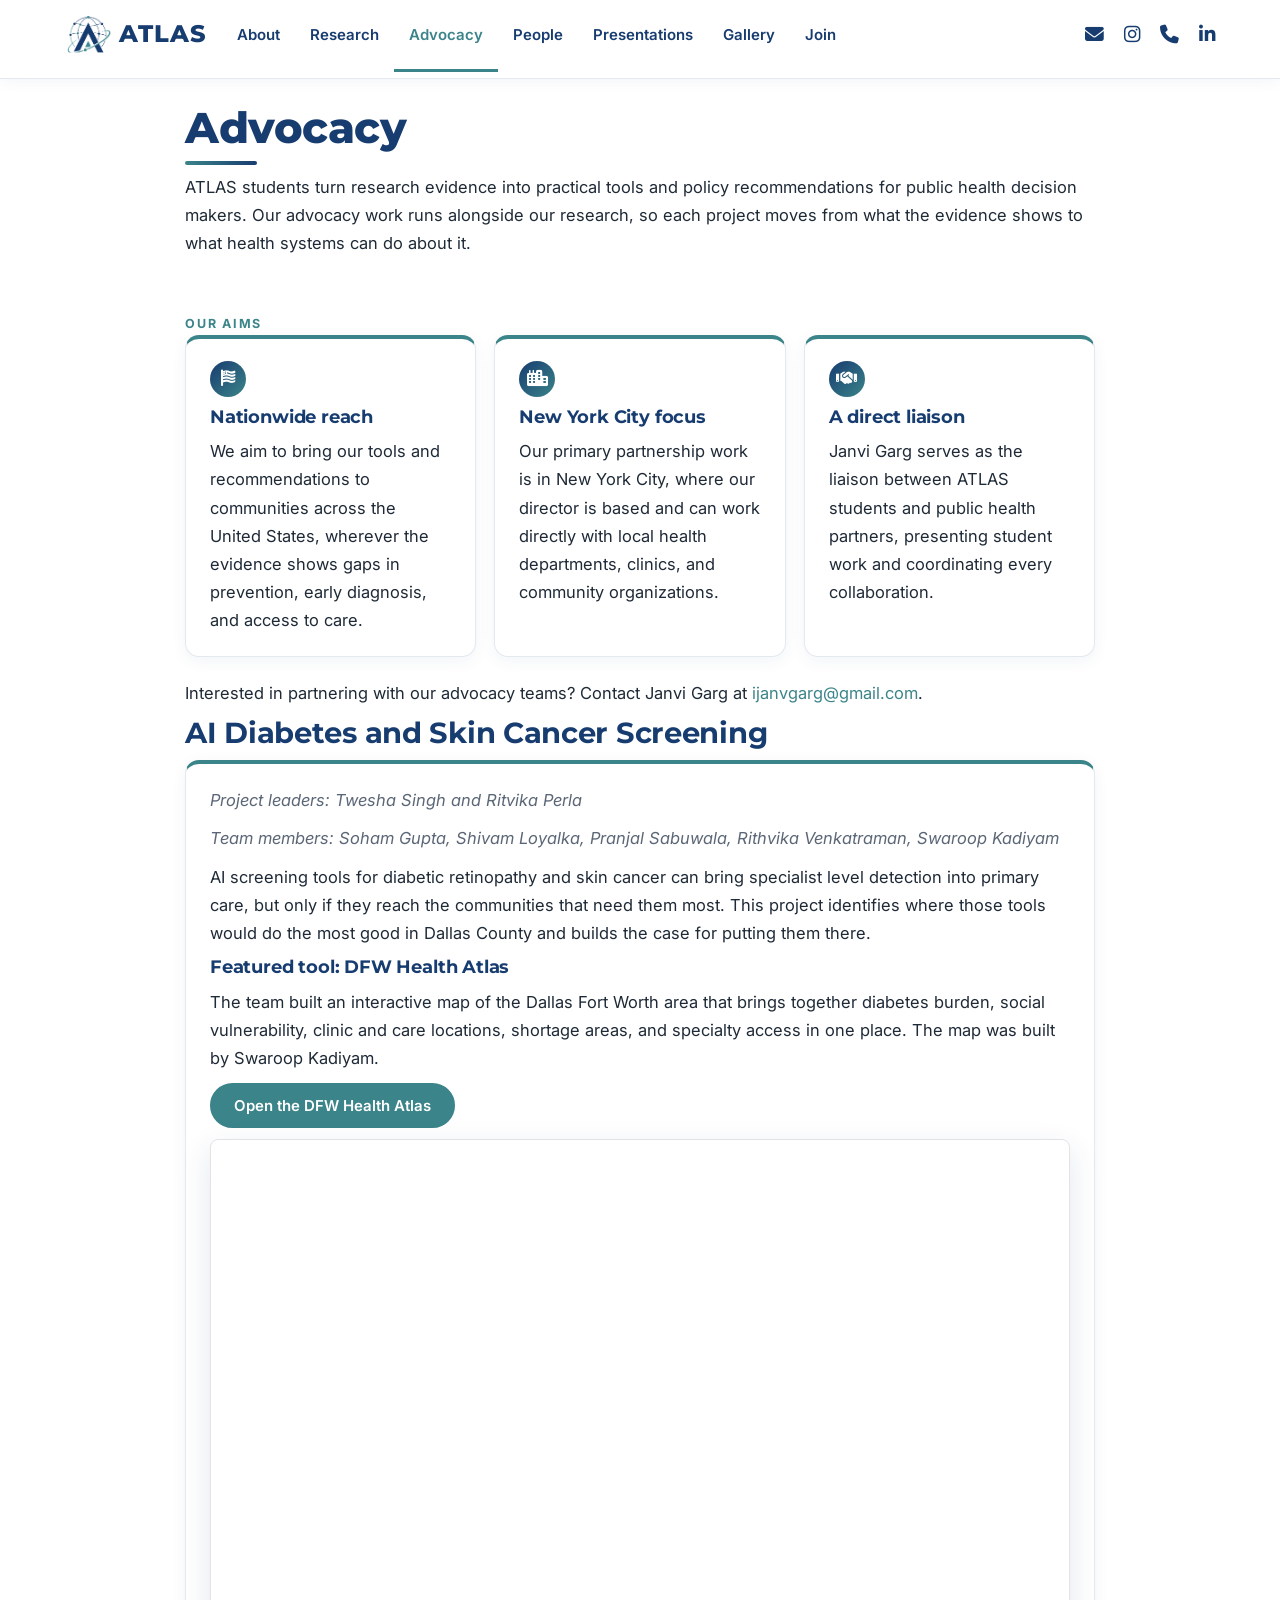
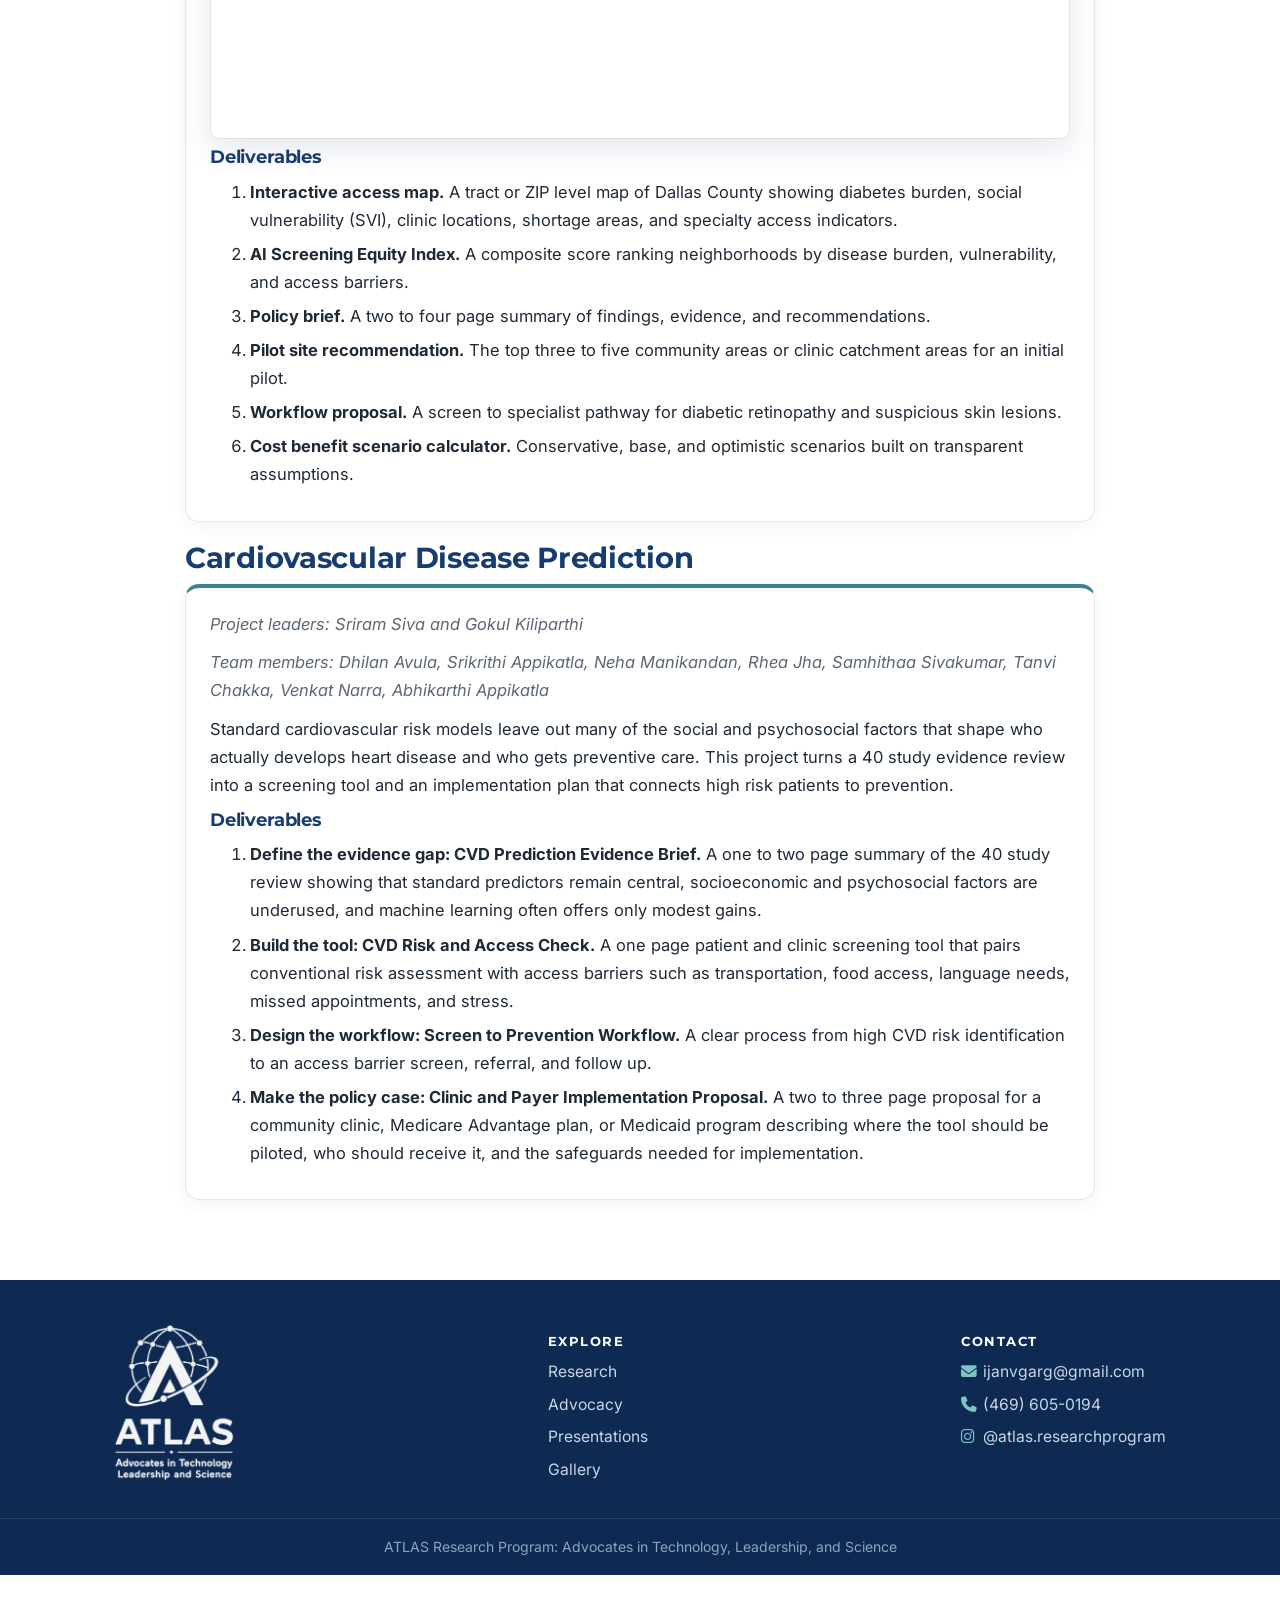
==== docs/advocacy.html @ a6475fe8 "Add files via upload" ====
<!DOCTYPE html>

<html>

<head>

<meta charset="utf-8" />
<meta name="generator" content="pandoc" />
<meta http-equiv="X-UA-Compatible" content="IE=EDGE" />




<title>Advocacy</title>

<script src="site_libs/header-attrs-2.30/header-attrs.js"></script>
<script src="site_libs/jquery-3.6.0/jquery-3.6.0.min.js"></script>
<meta name="viewport" content="width=device-width, initial-scale=1" />
<link href="site_libs/bootstrap-3.3.5/css/flatly.min.css" rel="stylesheet" />
<script src="site_libs/bootstrap-3.3.5/js/bootstrap.min.js"></script>
<script src="site_libs/bootstrap-3.3.5/shim/html5shiv.min.js"></script>
<script src="site_libs/bootstrap-3.3.5/shim/respond.min.js"></script>
<style>h1 {font-size: 34px;}
       h1.title {font-size: 38px;}
       h2 {font-size: 30px;}
       h3 {font-size: 24px;}
       h4 {font-size: 18px;}
       h5 {font-size: 16px;}
       h6 {font-size: 12px;}
       code {color: inherit; background-color: rgba(0, 0, 0, 0.04);}
       pre:not([class]) { background-color: white }</style>
<script src="site_libs/navigation-1.1/tabsets.js"></script>
<link href="site_libs/highlightjs-9.12.0/default.css" rel="stylesheet" />
<script src="site_libs/highlightjs-9.12.0/highlight.js"></script>
<link href="site_libs/font-awesome-6.5.2/css/all.min.css" rel="stylesheet" />
<link href="site_libs/font-awesome-6.5.2/css/v4-shims.min.css" rel="stylesheet" />
<link rel="icon" type="image/png" href="images/favicon.png">
<link rel="preconnect" href="https://fonts.googleapis.com">
<link rel="preconnect" href="https://fonts.gstatic.com" crossorigin>
<link href="https://fonts.googleapis.com/css2?family=Inter:wght@400;500;600&family=Montserrat:wght@600;700;800&display=swap" rel="stylesheet">
<meta name="description" content="ATLAS (Advocates in Technology, Leadership, and Science) is a research mentorship program that trains high school and undergraduate students in biostatistics, medical research, and public health advocacy.">

<style type="text/css">
  code{white-space: pre-wrap;}
  span.smallcaps{font-variant: small-caps;}
  span.underline{text-decoration: underline;}
  div.column{display: inline-block; vertical-align: top; width: 50%;}
  div.hanging-indent{margin-left: 1.5em; text-indent: -1.5em;}
  ul.task-list{list-style: none;}
    </style>

<style type="text/css">code{white-space: pre;}</style>
<script type="text/javascript">
if (window.hljs) {
  hljs.configure({languages: []});
  hljs.initHighlightingOnLoad();
  if (document.readyState && document.readyState === "complete") {
    window.setTimeout(function() { hljs.initHighlighting(); }, 0);
  }
}
</script>






<link rel="stylesheet" href="styles.css" type="text/css" />



<style type = "text/css">
.main-container {
  max-width: 940px;
  margin-left: auto;
  margin-right: auto;
}
img {
  max-width:100%;
}
.tabbed-pane {
  padding-top: 12px;
}
.html-widget {
  margin-bottom: 20px;
}
button.code-folding-btn:focus {
  outline: none;
}
summary {
  display: list-item;
}
details > summary > p:only-child {
  display: inline;
}
pre code {
  padding: 0;
}
</style>


<style type="text/css">
.dropdown-submenu {
  position: relative;
}
.dropdown-submenu>.dropdown-menu {
  top: 0;
  left: 100%;
  margin-top: -6px;
  margin-left: -1px;
  border-radius: 0 6px 6px 6px;
}
.dropdown-submenu:hover>.dropdown-menu {
  display: block;
}
.dropdown-submenu>a:after {
  display: block;
  content: " ";
  float: right;
  width: 0;
  height: 0;
  border-color: transparent;
  border-style: solid;
  border-width: 5px 0 5px 5px;
  border-left-color: #cccccc;
  margin-top: 5px;
  margin-right: -10px;
}
.dropdown-submenu:hover>a:after {
  border-left-color: #adb5bd;
}
.dropdown-submenu.pull-left {
  float: none;
}
.dropdown-submenu.pull-left>.dropdown-menu {
  left: -100%;
  margin-left: 10px;
  border-radius: 6px 0 6px 6px;
}
</style>

<script type="text/javascript">
// manage active state of menu based on current page
$(document).ready(function () {
  // active menu anchor
  href = window.location.pathname
  href = href.substr(href.lastIndexOf('/') + 1)
  if (href === "")
    href = "index.html";
  var menuAnchor = $('a[href="' + href + '"]');

  // mark the anchor link active (and if it's in a dropdown, also mark that active)
  var dropdown = menuAnchor.closest('li.dropdown');
  if (window.bootstrap) { // Bootstrap 4+
    menuAnchor.addClass('active');
    dropdown.find('> .dropdown-toggle').addClass('active');
  } else { // Bootstrap 3
    menuAnchor.parent().addClass('active');
    dropdown.addClass('active');
  }

  // Navbar adjustments
  var navHeight = $(".navbar").first().height() + 15;
  var style = document.createElement('style');
  var pt = "padding-top: " + navHeight + "px; ";
  var mt = "margin-top: -" + navHeight + "px; ";
  var css = "";
  // offset scroll position for anchor links (for fixed navbar)
  for (var i = 1; i <= 6; i++) {
    css += ".section h" + i + "{ " + pt + mt + "}\n";
  }
  style.innerHTML = "body {" + pt + "padding-bottom: 40px; }\n" + css;
  document.head.appendChild(style);
});
</script>

<!-- tabsets -->

<style type="text/css">
.tabset-dropdown > .nav-tabs {
  display: inline-table;
  max-height: 500px;
  min-height: 44px;
  overflow-y: auto;
  border: 1px solid #ddd;
  border-radius: 4px;
}

.tabset-dropdown > .nav-tabs > li.active:before, .tabset-dropdown > .nav-tabs.nav-tabs-open:before {
  content: "\e259";
  font-family: 'Glyphicons Halflings';
  display: inline-block;
  padding: 10px;
  border-right: 1px solid #ddd;
}

.tabset-dropdown > .nav-tabs.nav-tabs-open > li.active:before {
  content: "\e258";
  font-family: 'Glyphicons Halflings';
  border: none;
}

.tabset-dropdown > .nav-tabs > li.active {
  display: block;
}

.tabset-dropdown > .nav-tabs > li > a,
.tabset-dropdown > .nav-tabs > li > a:focus,
.tabset-dropdown > .nav-tabs > li > a:hover {
  border: none;
  display: inline-block;
  border-radius: 4px;
  background-color: transparent;
}

.tabset-dropdown > .nav-tabs.nav-tabs-open > li {
  display: block;
  float: none;
}

.tabset-dropdown > .nav-tabs > li {
  display: none;
}
</style>

<!-- code folding -->




</head>

<body>


<div class="container-fluid main-container">




<div class="navbar navbar-default  navbar-fixed-top" role="navigation">
  <div class="container">
    <div class="navbar-header">
      <button type="button" class="navbar-toggle collapsed" data-toggle="collapse" data-bs-toggle="collapse" data-target="#navbar" data-bs-target="#navbar">
        <span class="icon-bar"></span>
        <span class="icon-bar"></span>
        <span class="icon-bar"></span>
      </button>
      <a class="navbar-brand" href="index.html">ATLAS</a>
    </div>
    <div id="navbar" class="navbar-collapse collapse">
      <ul class="nav navbar-nav">
        <li>
  <a href="about.html">About</a>
</li>
<li>
  <a href="research.html">Research</a>
</li>
<li>
  <a href="advocacy.html">Advocacy</a>
</li>
<li>
  <a href="people.html">People</a>
</li>
<li>
  <a href="presentations.html">Presentations</a>
</li>
<li>
  <a href="gallery.html">Gallery</a>
</li>
<li>
  <a href="join.html">Join</a>
</li>
      </ul>
      <ul class="nav navbar-nav navbar-right">
        <li>
  <a href="mailto:ijanvgarg@gmail.com">
    <span class="fa fa-envelope fa-lg"></span>
     
  </a>
</li>
<li>
  <a href="https://www.instagram.com/atlas.researchprogram">
    <span class="fa fa-instagram fa-lg"></span>
     
  </a>
</li>
<li>
  <a href="tel:+14696050194">
    <span class="fa fa-phone fa-lg"></span>
     
  </a>
</li>
<li>
  <a href="https://www.linkedin.com/in/janvi-garg-3b1069219">
    <span class="fa fa-linkedin fa-lg"></span>
     
  </a>
</li>
      </ul>
    </div><!--/.nav-collapse -->
  </div><!--/.container -->
</div><!--/.navbar -->

<div id="header">



<h1 class="title toc-ignore">Advocacy</h1>

</div>


<p>ATLAS students turn research evidence into practical tools and policy
recommendations for public health decision makers. Our advocacy work
runs alongside our research, so each project moves from what the
evidence shows to what health systems can do about it.</p>
<div class="section-label">
Our aims
</div>
<div class="steps">
<div class="card step">
<span class="num"><i class="fa fa-flag-usa"></i></span>
<h4>
Nationwide reach
</h4>
We aim to bring our tools and recommendations to communities across the
United States, wherever the evidence shows gaps in prevention, early
diagnosis, and access to care.
</div>
<div class="card step">
<span class="num"><i class="fa fa-city"></i></span>
<h4>
New York City focus
</h4>
Our primary partnership work is in New York City, where our director is
based and can work directly with local health departments, clinics, and
community organizations.
</div>
<div class="card step">
<span class="num"><i class="fa fa-handshake"></i></span>
<h4>
A direct liaison
</h4>
Janvi Garg serves as the liaison between ATLAS students and public
health partners, presenting student work and coordinating every
collaboration.
</div>
</div>
<p style="margin-top:22px">
Interested in partnering with our advocacy teams? Contact Janvi Garg at
<a href="mailto:ijanvgarg@gmail.com">ijanvgarg@gmail.com</a>.
</p>
<div id="ai-diabetes-and-skin-cancer-screening" class="section level2">
<h2>AI Diabetes and Skin Cancer Screening</h2>
<div class="card">
<p>
<em>Project leaders: Twesha Singh and Ritvika Perla</em>
</p>
<p>
<em>Team members: Soham Gupta, Shivam Loyalka, Pranjal Sabuwala,
Rithvika Venkatraman, Swaroop Kadiyam</em>
</p>
<p>AI screening tools for diabetic retinopathy and skin cancer can bring
specialist level detection into primary care, but only if they reach the
communities that need them most. This project identifies where those
tools would do the most good in Dallas County and builds the case for
putting them there.</p>
<h4>
Featured tool: DFW Health Atlas
</h4>
<p>The team built an interactive map of the Dallas Fort Worth area that
brings together diabetes burden, social vulnerability, clinic and care
locations, shortage areas, and specialty access in one place. The map
was built by Swaroop Kadiyam.</p>
<p>
<a class="btn btn-primary" href="https://swaroopk13.github.io/Advocacyproject/" target="_blank">Open
the DFW Health Atlas</a>
</p>
<iframe src="https://swaroopk13.github.io/Advocacyproject/" width="100%" height="600" style="border:1px solid #e3e3e3; border-radius:8px;" title="DFW Health Atlas" loading="lazy">
</iframe>
<h4>
Deliverables
</h4>
<ol style="list-style-type: decimal">
<li><strong>Interactive access map.</strong> A tract or ZIP level map of
Dallas County showing diabetes burden, social vulnerability (SVI),
clinic locations, shortage areas, and specialty access indicators.</li>
<li><strong>AI Screening Equity Index.</strong> A composite score
ranking neighborhoods by disease burden, vulnerability, and access
barriers.</li>
<li><strong>Policy brief.</strong> A two to four page summary of
findings, evidence, and recommendations.</li>
<li><strong>Pilot site recommendation.</strong> The top three to five
community areas or clinic catchment areas for an initial pilot.</li>
<li><strong>Workflow proposal.</strong> A screen to specialist pathway
for diabetic retinopathy and suspicious skin lesions.</li>
<li><strong>Cost benefit scenario calculator.</strong> Conservative,
base, and optimistic scenarios built on transparent assumptions.</li>
</ol>
</div>
</div>
<div id="cardiovascular-disease-prediction" class="section level2">
<h2>Cardiovascular Disease Prediction</h2>
<div class="card">
<p>
<em>Project leaders: Sriram Siva and Gokul Kiliparthi</em>
</p>
<p>
<em>Team members: Dhilan Avula, Srikrithi Appikatla, Neha Manikandan,
Rhea Jha, Samhithaa Sivakumar, Tanvi Chakka, Venkat Narra, Abhikarthi
Appikatla</em>
</p>
<p>Standard cardiovascular risk models leave out many of the social and
psychosocial factors that shape who actually develops heart disease and
who gets preventive care. This project turns a 40 study evidence review
into a screening tool and an implementation plan that connects high risk
patients to prevention.</p>
<h4>
Deliverables
</h4>
<ol style="list-style-type: decimal">
<li><strong>Define the evidence gap: CVD Prediction Evidence
Brief.</strong> A one to two page summary of the 40 study review showing
that standard predictors remain central, socioeconomic and psychosocial
factors are underused, and machine learning often offers only modest
gains.</li>
<li><strong>Build the tool: CVD Risk and Access Check.</strong> A one
page patient and clinic screening tool that pairs conventional risk
assessment with access barriers such as transportation, food access,
language needs, missed appointments, and stress.</li>
<li><strong>Design the workflow: Screen to Prevention Workflow.</strong>
A clear process from high CVD risk identification to an access barrier
screen, referral, and follow up.</li>
<li><strong>Make the policy case: Clinic and Payer Implementation
Proposal.</strong> A two to three page proposal for a community clinic,
Medicare Advantage plan, or Medicaid program describing where the tool
should be piloted, who should receive it, and the safeguards needed for
implementation.</li>
</ol>
</div>
</div>

<footer class="site-footer">
  <div class="footer-inner">
    <div class="footer-brand">
      <img src="images/logo-white.png" alt="ATLAS logo">
    </div>
    <div class="footer-col">
      <h5>Explore</h5>
      <a href="research.html">Research</a>
      <a href="advocacy.html">Advocacy</a>
      <a href="presentations.html">Presentations</a>
      <a href="gallery.html">Gallery</a>
    </div>
    <div class="footer-col">
      <h5>Contact</h5>
      <a href="mailto:ijanvgarg@gmail.com"><i class="fa fa-envelope"></i> ijanvgarg@gmail.com</a>
      <a href="tel:+14696050194"><i class="fa fa-phone"></i> (469) 605-0194</a>
      <a href="https://www.instagram.com/atlas.researchprogram" target="_blank"><i class="fa fa-instagram"></i> @atlas.researchprogram</a>
    </div>
  </div>
  <div class="footer-bottom">ATLAS Research Program: Advocates in Technology, Leadership, and Science</div>
</footer>



</div>

<script>

// add bootstrap table styles to pandoc tables
function bootstrapStylePandocTables() {
  $('tr.odd').parent('tbody').parent('table').addClass('table table-condensed');
}
$(document).ready(function () {
  bootstrapStylePandocTables();
});


</script>

<!-- tabsets -->

<script>
$(document).ready(function () {
  window.buildTabsets("TOC");
});

$(document).ready(function () {
  $('.tabset-dropdown > .nav-tabs > li').click(function () {
    $(this).parent().toggleClass('nav-tabs-open');
  });
});
</script>

<!-- code folding -->


<!-- dynamically load mathjax for compatibility with self-contained -->
<script>
  (function () {
    var script = document.createElement("script");
    script.type = "text/javascript";
    script.src  = "https://mathjax.rstudio.com/latest/MathJax.js?config=TeX-AMS-MML_HTMLorMML";
    document.getElementsByTagName("head")[0].appendChild(script);
  })();
</script>

</body>
</html>
---- docs/site_libs/bootstrap-3.3.5/css/flatly.min.css ----
@font-face {
  font-family: 'Lato';
  font-style: normal;
  font-weight: 400;
  src: url(fonts/Lato.ttf) format('truetype');
}
@font-face {
  font-family: 'Lato';
  font-style: normal;
  font-weight: 700;
  src: url(fonts/LatoBold.ttf) format('truetype');
}
@font-face {
  font-family: 'Lato';
  font-style: italic;
  font-weight: 400;
  src: url(fonts/LatoItalic.ttf) format('truetype');
}

/*!
 * bootswatch v3.3.6
 * Homepage: http://bootswatch.com
 * Copyright 2012-2015 Thomas Park
 * Licensed under MIT
 * Based on Bootstrap
*//*!
 * Bootstrap v3.3.6 (http://getbootstrap.com)
 * Copyright 2011-2015 Twitter, Inc.
 * Licensed under MIT (https://github.com/twbs/bootstrap/blob/master/LICENSE)
 *//*! normalize.css v3.0.3 | MIT License | github.com/necolas/normalize.css */html{font-family:sans-serif;-ms-text-size-adjust:100%;-webkit-text-size-adjust:100%}body{margin:0}article,aside,details,figcaption,figure,footer,header,hgroup,main,menu,nav,section,summary{display:block}audio,canvas,progress,video{display:inline-block;vertical-align:baseline}audio:not([controls]){display:none;height:0}[hidden],template{display:none}a{background-color:transparent}a:active,a:hover{outline:0}abbr[title]{border-bottom:1px dotted}b,strong{font-weight:bold}dfn{font-style:italic}h1{font-size:2em;margin:0.67em 0}mark{background:#ff0;color:#000}small{font-size:80%}sub,sup{font-size:75%;line-height:0;position:relative;vertical-align:baseline}sup{top:-0.5em}sub{bottom:-0.25em}img{border:0}svg:not(:root){overflow:hidden}figure{margin:1em 40px}hr{-webkit-box-sizing:content-box;-moz-box-sizing:content-box;box-sizing:content-box;height:0}pre{overflow:auto}code,kbd,pre,samp{font-family:monospace, monospace;font-size:1em}button,input,optgroup,select,textarea{color:inherit;font:inherit;margin:0}button{overflow:visible}button,select{text-transform:none}button,html input[type="button"],input[type="reset"],input[type="submit"]{-webkit-appearance:button;cursor:pointer}button[disabled],html input[disabled]{cursor:default}button::-moz-focus-inner,input::-moz-focus-inner{border:0;padding:0}input{line-height:normal}input[type="checkbox"],input[type="radio"]{-webkit-box-sizing:border-box;-moz-box-sizing:border-box;box-sizing:border-box;padding:0}input[type="number"]::-webkit-inner-spin-button,input[type="number"]::-webkit-outer-spin-button{height:auto}input[type="search"]{-webkit-appearance:textfield;-webkit-box-sizing:content-box;-moz-box-sizing:content-box;box-sizing:content-box}input[type="search"]::-webkit-search-cancel-button,input[type="search"]::-webkit-search-decoration{-webkit-appearance:none}fieldset{border:1px solid #c0c0c0;margin:0 2px;padding:0.35em 0.625em 0.75em}legend{border:0;padding:0}textarea{overflow:auto}optgroup{font-weight:bold}table{border-collapse:collapse;border-spacing:0}td,th{padding:0}/*! Source: https://github.com/h5bp/html5-boilerplate/blob/master/src/css/main.css */@media print{*,*:before,*:after{background:transparent !important;color:#000 !important;-webkit-box-shadow:none !important;box-shadow:none !important;text-shadow:none !important}a,a:visited{text-decoration:underline}a[href]:after{content:" (" attr(href) ")"}abbr[title]:after{content:" (" attr(title) ")"}a[href^="#"]:after,a[href^="javascript:"]:after{content:""}pre,blockquote{border:1px solid #999;page-break-inside:avoid}thead{display:table-header-group}tr,img{page-break-inside:avoid}img{max-width:100% !important}p,h2,h3{orphans:3;widows:3}h2,h3{page-break-after:avoid}.navbar{display:none}.btn>.caret,.dropup>.btn>.caret{border-top-color:#000 !important}.label{border:1px solid #000}.table{border-collapse:collapse !important}.table td,.table th{background-color:#fff !important}.table-bordered th,.table-bordered td{border:1px solid #ddd !important}}@font-face{font-family:'Glyphicons Halflings';src:url('../fonts/glyphicons-halflings-regular.eot');src:url('../fonts/glyphicons-halflings-regular.eot?#iefix') format('embedded-opentype'),url('../fonts/glyphicons-halflings-regular.woff') format('woff'),url('../fonts/glyphicons-halflings-regular.ttf') format('truetype'),url('../fonts/glyphicons-halflings-regular.svg#glyphicons_halflingsregular') format('svg')}.glyphicon{position:relative;top:1px;display:inline-block;font-family:'Glyphicons Halflings';font-style:normal;font-weight:normal;line-height:1;-webkit-font-smoothing:antialiased;-moz-osx-font-smoothing:grayscale}.glyphicon-asterisk:before{content:"\002a"}.glyphicon-plus:before{content:"\002b"}.glyphicon-euro:before,.glyphicon-eur:before{content:"\20ac"}.glyphicon-minus:before{content:"\2212"}.glyphicon-cloud:before{content:"\2601"}.glyphicon-envelope:before{content:"\2709"}.glyphicon-pencil:before{content:"\270f"}.glyphicon-glass:before{content:"\e001"}.glyphicon-music:before{content:"\e002"}.glyphicon-search:before{content:"\e003"}.glyphicon-heart:before{content:"\e005"}.glyphicon-star:before{content:"\e006"}.glyphicon-star-empty:before{content:"\e007"}.glyphicon-user:before{content:"\e008"}.glyphicon-film:before{content:"\e009"}.glyphicon-th-large:before{content:"\e010"}.glyphicon-th:before{content:"\e011"}.glyphicon-th-list:before{content:"\e012"}.glyphicon-ok:before{content:"\e013"}.glyphicon-remove:before{content:"\e014"}.glyphicon-zoom-in:before{content:"\e015"}.glyphicon-zoom-out:before{content:"\e016"}.glyphicon-off:before{content:"\e017"}.glyphicon-signal:before{content:"\e018"}.glyphicon-cog:before{content:"\e019"}.glyphicon-trash:before{content:"\e020"}.glyphicon-home:before{content:"\e021"}.glyphicon-file:before{content:"\e022"}.glyphicon-time:before{content:"\e023"}.glyphicon-road:before{content:"\e024"}.glyphicon-download-alt:before{content:"\e025"}.glyphicon-download:before{content:"\e026"}.glyphicon-upload:before{content:"\e027"}.glyphicon-inbox:before{content:"\e028"}.glyphicon-play-circle:before{content:"\e029"}.glyphicon-repeat:before{content:"\e030"}.glyphicon-refresh:before{content:"\e031"}.glyphicon-list-alt:before{content:"\e032"}.glyphicon-lock:before{content:"\e033"}.glyphicon-flag:before{content:"\e034"}.glyphicon-headphones:before{content:"\e035"}.glyphicon-volume-off:before{content:"\e036"}.glyphicon-volume-down:before{content:"\e037"}.glyphicon-volume-up:before{content:"\e038"}.glyphicon-qrcode:before{content:"\e039"}.glyphicon-barcode:before{content:"\e040"}.glyphicon-tag:before{content:"\e041"}.glyphicon-tags:before{content:"\e042"}.glyphicon-book:before{content:"\e043"}.glyphicon-bookmark:before{content:"\e044"}.glyphicon-print:before{content:"\e045"}.glyphicon-camera:before{content:"\e046"}.glyphicon-font:before{content:"\e047"}.glyphicon-bold:before{content:"\e048"}.glyphicon-italic:before{content:"\e049"}.glyphicon-text-height:before{content:"\e050"}.glyphicon-text-width:before{content:"\e051"}.glyphicon-align-left:before{content:"\e052"}.glyphicon-align-center:before{content:"\e053"}.glyphicon-align-right:before{content:"\e054"}.glyphicon-align-justify:before{content:"\e055"}.glyphicon-list:before{content:"\e056"}.glyphicon-indent-left:before{content:"\e057"}.glyphicon-indent-right:before{content:"\e058"}.glyphicon-facetime-video:before{content:"\e059"}.glyphicon-picture:before{content:"\e060"}.glyphicon-map-marker:before{content:"\e062"}.glyphicon-adjust:before{content:"\e063"}.glyphicon-tint:before{content:"\e064"}.glyphicon-edit:before{content:"\e065"}.glyphicon-share:before{content:"\e066"}.glyphicon-check:before{content:"\e067"}.glyphicon-move:before{content:"\e068"}.glyphicon-step-backward:before{content:"\e069"}.glyphicon-fast-backward:before{content:"\e070"}.glyphicon-backward:before{content:"\e071"}.glyphicon-play:before{content:"\e072"}.glyphicon-pause:before{content:"\e073"}.glyphicon-stop:before{content:"\e074"}.glyphicon-forward:before{content:"\e075"}.glyphicon-fast-forward:before{content:"\e076"}.glyphicon-step-forward:before{content:"\e077"}.glyphicon-eject:before{content:"\e078"}.glyphicon-chevron-left:before{content:"\e079"}.glyphicon-chevron-right:before{content:"\e080"}.glyphicon-plus-sign:before{content:"\e081"}.glyphicon-minus-sign:before{content:"\e082"}.glyphicon-remove-sign:before{content:"\e083"}.glyphicon-ok-sign:before{content:"\e084"}.glyphicon-question-sign:before{content:"\e085"}.glyphicon-info-sign:before{content:"\e086"}.glyphicon-screenshot:before{content:"\e087"}.glyphicon-remove-circle:before{content:"\e088"}.glyphicon-ok-circle:before{content:"\e089"}.glyphicon-ban-circle:before{content:"\e090"}.glyphicon-arrow-left:before{content:"\e091"}.glyphicon-arrow-right:before{content:"\e092"}.glyphicon-arrow-up:before{content:"\e093"}.glyphicon-arrow-down:before{content:"\e094"}.glyphicon-share-alt:before{content:"\e095"}.glyphicon-resize-full:before{content:"\e096"}.glyphicon-resize-small:before{content:"\e097"}.glyphicon-exclamation-sign:before{content:"\e101"}.glyphicon-gift:before{content:"\e102"}.glyphicon-leaf:before{content:"\e103"}.glyphicon-fire:before{content:"\e104"}.glyphicon-eye-open:before{content:"\e105"}.glyphicon-eye-close:before{content:"\e106"}.glyphicon-warning-sign:before{content:"\e107"}.glyphicon-plane:before{content:"\e108"}.glyphicon-calendar:before{content:"\e109"}.glyphicon-random:before{content:"\e110"}.glyphicon-comment:before{content:"\e111"}.glyphicon-magnet:before{content:"\e112"}.glyphicon-chevron-up:before{content:"\e113"}.glyphicon-chevron-down:before{content:"\e114"}.glyphicon-retweet:before{content:"\e115"}.glyphicon-shopping-cart:before{content:"\e116"}.glyphicon-folder-close:before{content:"\e117"}.glyphicon-folder-open:before{content:"\e118"}.glyphicon-resize-vertical:before{content:"\e119"}.glyphicon-resize-horizontal:before{content:"\e120"}.glyphicon-hdd:before{content:"\e121"}.glyphicon-bullhorn:before{content:"\e122"}.glyphicon-bell:before{content:"\e123"}.glyphicon-certificate:before{content:"\e124"}.glyphicon-thumbs-up:before{content:"\e125"}.glyphicon-thumbs-down:before{content:"\e126"}.glyphicon-hand-right:before{content:"\e127"}.glyphicon-hand-left:before{content:"\e128"}.glyphicon-hand-up:before{content:"\e129"}.glyphicon-hand-down:before{content:"\e130"}.glyphicon-circle-arrow-right:before{content:"\e131"}.glyphicon-circle-arrow-left:before{content:"\e132"}.glyphicon-circle-arrow-up:before{content:"\e133"}.glyphicon-circle-arrow-down:before{content:"\e134"}.glyphicon-globe:before{content:"\e135"}.glyphicon-wrench:before{content:"\e136"}.glyphicon-tasks:before{content:"\e137"}.glyphicon-filter:before{content:"\e138"}.glyphicon-briefcase:before{content:"\e139"}.glyphicon-fullscreen:before{content:"\e140"}.glyphicon-dashboard:before{content:"\e141"}.glyphicon-paperclip:before{content:"\e142"}.glyphicon-heart-empty:before{content:"\e143"}.glyphicon-link:before{content:"\e144"}.glyphicon-phone:before{content:"\e145"}.glyphicon-pushpin:before{content:"\e146"}.glyphicon-usd:before{content:"\e148"}.glyphicon-gbp:before{content:"\e149"}.glyphicon-sort:before{content:"\e150"}.glyphicon-sort-by-alphabet:before{content:"\e151"}.glyphicon-sort-by-alphabet-alt:before{content:"\e152"}.glyphicon-sort-by-order:before{content:"\e153"}.glyphicon-sort-by-order-alt:before{content:"\e154"}.glyphicon-sort-by-attributes:before{content:"\e155"}.glyphicon-sort-by-attributes-alt:before{content:"\e156"}.glyphicon-unchecked:before{content:"\e157"}.glyphicon-expand:before{content:"\e158"}.glyphicon-collapse-down:before{content:"\e159"}.glyphicon-collapse-up:before{content:"\e160"}.glyphicon-log-in:before{content:"\e161"}.glyphicon-flash:before{content:"\e162"}.glyphicon-log-out:before{content:"\e163"}.glyphicon-new-window:before{content:"\e164"}.glyphicon-record:before{content:"\e165"}.glyphicon-save:before{content:"\e166"}.glyphicon-open:before{content:"\e167"}.glyphicon-saved:before{content:"\e168"}.glyphicon-import:before{content:"\e169"}.glyphicon-export:before{content:"\e170"}.glyphicon-send:before{content:"\e171"}.glyphicon-floppy-disk:before{content:"\e172"}.glyphicon-floppy-saved:before{content:"\e173"}.glyphicon-floppy-remove:before{content:"\e174"}.glyphicon-floppy-save:before{content:"\e175"}.glyphicon-floppy-open:before{content:"\e176"}.glyphicon-credit-card:before{content:"\e177"}.glyphicon-transfer:before{content:"\e178"}.glyphicon-cutlery:before{content:"\e179"}.glyphicon-header:before{content:"\e180"}.glyphicon-compressed:before{content:"\e181"}.glyphicon-earphone:before{content:"\e182"}.glyphicon-phone-alt:before{content:"\e183"}.glyphicon-tower:before{content:"\e184"}.glyphicon-stats:before{content:"\e185"}.glyphicon-sd-video:before{content:"\e186"}.glyphicon-hd-video:before{content:"\e187"}.glyphicon-subtitles:before{content:"\e188"}.glyphicon-sound-stereo:before{content:"\e189"}.glyphicon-sound-dolby:before{content:"\e190"}.glyphicon-sound-5-1:before{content:"\e191"}.glyphicon-sound-6-1:before{content:"\e192"}.glyphicon-sound-7-1:before{content:"\e193"}.glyphicon-copyright-mark:before{content:"\e194"}.glyphicon-registration-mark:before{content:"\e195"}.glyphicon-cloud-download:before{content:"\e197"}.glyphicon-cloud-upload:before{content:"\e198"}.glyphicon-tree-conifer:before{content:"\e199"}.glyphicon-tree-deciduous:before{content:"\e200"}.glyphicon-cd:before{content:"\e201"}.glyphicon-save-file:before{content:"\e202"}.glyphicon-open-file:before{content:"\e203"}.glyphicon-level-up:before{content:"\e204"}.glyphicon-copy:before{content:"\e205"}.glyphicon-paste:before{content:"\e206"}.glyphicon-alert:before{content:"\e209"}.glyphicon-equalizer:before{content:"\e210"}.glyphicon-king:before{content:"\e211"}.glyphicon-queen:before{content:"\e212"}.glyphicon-pawn:before{content:"\e213"}.glyphicon-bishop:before{content:"\e214"}.glyphicon-knight:before{content:"\e215"}.glyphicon-baby-formula:before{content:"\e216"}.glyphicon-tent:before{content:"\26fa"}.glyphicon-blackboard:before{content:"\e218"}.glyphicon-bed:before{content:"\e219"}.glyphicon-apple:before{content:"\f8ff"}.glyphicon-erase:before{content:"\e221"}.glyphicon-hourglass:before{content:"\231b"}.glyphicon-lamp:before{content:"\e223"}.glyphicon-duplicate:before{content:"\e224"}.glyphicon-piggy-bank:before{content:"\e225"}.glyphicon-scissors:before{content:"\e226"}.glyphicon-bitcoin:before{content:"\e227"}.glyphicon-btc:before{content:"\e227"}.glyphicon-xbt:before{content:"\e227"}.glyphicon-yen:before{content:"\00a5"}.glyphicon-jpy:before{content:"\00a5"}.glyphicon-ruble:before{content:"\20bd"}.glyphicon-rub:before{content:"\20bd"}.glyphicon-scale:before{content:"\e230"}.glyphicon-ice-lolly:before{content:"\e231"}.glyphicon-ice-lolly-tasted:before{content:"\e232"}.glyphicon-education:before{content:"\e233"}.glyphicon-option-horizontal:before{content:"\e234"}.glyphicon-option-vertical:before{content:"\e235"}.glyphicon-menu-hamburger:before{content:"\e236"}.glyphicon-modal-window:before{content:"\e237"}.glyphicon-oil:before{content:"\e238"}.glyphicon-grain:before{content:"\e239"}.glyphicon-sunglasses:before{content:"\e240"}.glyphicon-text-size:before{content:"\e241"}.glyphicon-text-color:before{content:"\e242"}.glyphicon-text-background:before{content:"\e243"}.glyphicon-object-align-top:before{content:"\e244"}.glyphicon-object-align-bottom:before{content:"\e245"}.glyphicon-object-align-horizontal:before{content:"\e246"}.glyphicon-object-align-left:before{content:"\e247"}.glyphicon-object-align-vertical:before{content:"\e248"}.glyphicon-object-align-right:before{content:"\e249"}.glyphicon-triangle-right:before{content:"\e250"}.glyphicon-triangle-left:before{content:"\e251"}.glyphicon-triangle-bottom:before{content:"\e252"}.glyphicon-triangle-top:before{content:"\e253"}.glyphicon-console:before{content:"\e254"}.glyphicon-superscript:before{content:"\e255"}.glyphicon-subscript:before{content:"\e256"}.glyphicon-menu-left:before{content:"\e257"}.glyphicon-menu-right:before{content:"\e258"}.glyphicon-menu-down:before{content:"\e259"}.glyphicon-menu-up:before{content:"\e260"}*{-webkit-box-sizing:border-box;-moz-box-sizing:border-box;box-sizing:border-box}*:before,*:after{-webkit-box-sizing:border-box;-moz-box-sizing:border-box;box-sizing:border-box}html{font-size:10px;-webkit-tap-highlight-color:rgba(0,0,0,0)}body{font-family:"Lato","Helvetica Neue",Helvetica,Arial,sans-serif;font-size:15px;line-height:1.42857143;color:#2c3e50;background-color:#ffffff}input,button,select,textarea{font-family:inherit;font-size:inherit;line-height:inherit}a{color:#18bc9c;text-decoration:none}a:hover,a:focus{color:#18bc9c;text-decoration:underline}a:focus{outline:thin dotted;outline:5px auto -webkit-focus-ring-color;outline-offset:-2px}figure{margin:0}img{vertical-align:middle}.img-responsive,.thumbnail>img,.thumbnail a>img,.carousel-inner>.item>img,.carousel-inner>.item>a>img{display:block;max-width:100%;height:auto}.img-rounded{border-radius:6px}.img-thumbnail{padding:4px;line-height:1.42857143;background-color:#ffffff;border:1px solid #ecf0f1;border-radius:4px;-webkit-transition:all .2s ease-in-out;-o-transition:all .2s ease-in-out;transition:all .2s ease-in-out;display:inline-block;max-width:100%;height:auto}.img-circle{border-radius:50%}hr{margin-top:21px;margin-bottom:21px;border:0;border-top:1px solid #ecf0f1}.sr-only{position:absolute;width:1px;height:1px;margin:-1px;padding:0;overflow:hidden;clip:rect(0, 0, 0, 0);border:0}.sr-only-focusable:active,.sr-only-focusable:focus{position:static;width:auto;height:auto;margin:0;overflow:visible;clip:auto}[role="button"]{cursor:pointer}h1,h2,h3,h4,h5,h6,.h1,.h2,.h3,.h4,.h5,.h6{font-family:"Lato","Helvetica Neue",Helvetica,Arial,sans-serif;font-weight:400;line-height:1.1;color:inherit}h1 small,h2 small,h3 small,h4 small,h5 small,h6 small,.h1 small,.h2 small,.h3 small,.h4 small,.h5 small,.h6 small,h1 .small,h2 .small,h3 .small,h4 .small,h5 .small,h6 .small,.h1 .small,.h2 .small,.h3 .small,.h4 .small,.h5 .small,.h6 .small{font-weight:normal;line-height:1;color:#b4bcc2}h1,.h1,h2,.h2,h3,.h3{margin-top:21px;margin-bottom:10.5px}h1 small,.h1 small,h2 small,.h2 small,h3 small,.h3 small,h1 .small,.h1 .small,h2 .small,.h2 .small,h3 .small,.h3 .small{font-size:65%}h4,.h4,h5,.h5,h6,.h6{margin-top:10.5px;margin-bottom:10.5px}h4 small,.h4 small,h5 small,.h5 small,h6 small,.h6 small,h4 .small,.h4 .small,h5 .small,.h5 .small,h6 .small,.h6 .small{font-size:75%}h1,.h1{font-size:39px}h2,.h2{font-size:32px}h3,.h3{font-size:26px}h4,.h4{font-size:19px}h5,.h5{font-size:15px}h6,.h6{font-size:13px}p{margin:0 0 10.5px}.lead{margin-bottom:21px;font-size:17px;font-weight:300;line-height:1.4}@media (min-width:768px){.lead{font-size:22.5px}}small,.small{font-size:86%}mark,.mark{background-color:#f39c12;padding:.2em}.text-left{text-align:left}.text-right{text-align:right}.text-center{text-align:center}.text-justify{text-align:justify}.text-nowrap{white-space:nowrap}.text-lowercase{text-transform:lowercase}.text-uppercase{text-transform:uppercase}.text-capitalize{text-transform:capitalize}.text-muted{color:#b4bcc2}.text-primary{color:#2c3e50}a.text-primary:hover,a.text-primary:focus{color:#1a242f}.text-success{color:#ffffff}a.text-success:hover,a.text-success:focus{color:#e6e6e6}.text-info{color:#ffffff}a.text-info:hover,a.text-info:focus{color:#e6e6e6}.text-warning{color:#ffffff}a.text-warning:hover,a.text-warning:focus{color:#e6e6e6}.text-danger{color:#ffffff}a.text-danger:hover,a.text-danger:focus{color:#e6e6e6}.bg-primary{color:#fff;background-color:#2c3e50}a.bg-primary:hover,a.bg-primary:focus{background-color:#1a242f}.bg-success{background-color:#18bc9c}a.bg-success:hover,a.bg-success:focus{background-color:#128f76}.bg-info{background-color:#3498db}a.bg-info:hover,a.bg-info:focus{background-color:#217dbb}.bg-warning{background-color:#f39c12}a.bg-warning:hover,a.bg-warning:focus{background-color:#c87f0a}.bg-danger{background-color:#e74c3c}a.bg-danger:hover,a.bg-danger:focus{background-color:#d62c1a}.page-header{padding-bottom:9.5px;margin:42px 0 21px;border-bottom:1px solid transparent}ul,ol{margin-top:0;margin-bottom:10.5px}ul ul,ol ul,ul ol,ol ol{margin-bottom:0}.list-unstyled{padding-left:0;list-style:none}.list-inline{padding-left:0;list-style:none;margin-left:-5px}.list-inline>li{display:inline-block;padding-left:5px;padding-right:5px}dl{margin-top:0;margin-bottom:21px}dt,dd{line-height:1.42857143}dt{font-weight:bold}dd{margin-left:0}@media (min-width:768px){.dl-horizontal dt{float:left;width:160px;clear:left;text-align:right;overflow:hidden;text-overflow:ellipsis;white-space:nowrap}.dl-horizontal dd{margin-left:180px}}abbr[title],abbr[data-original-title]{cursor:help;border-bottom:1px dotted #b4bcc2}.initialism{font-size:90%;text-transform:uppercase}blockquote{padding:10.5px 21px;margin:0 0 21px;font-size:18.75px;border-left:5px solid #ecf0f1}blockquote p:last-child,blockquote ul:last-child,blockquote ol:last-child{margin-bottom:0}blockquote footer,blockquote small,blockquote .small{display:block;font-size:80%;line-height:1.42857143;color:#b4bcc2}blockquote footer:before,blockquote small:before,blockquote .small:before{content:'\2014 \00A0'}.blockquote-reverse,blockquote.pull-right{padding-right:15px;padding-left:0;border-right:5px solid #ecf0f1;border-left:0;text-align:right}.blockquote-reverse footer:before,blockquote.pull-right footer:before,.blockquote-reverse small:before,blockquote.pull-right small:before,.blockquote-reverse .small:before,blockquote.pull-right .small:before{content:''}.blockquote-reverse footer:after,blockquote.pull-right footer:after,.blockquote-reverse small:after,blockquote.pull-right small:after,.blockquote-reverse .small:after,blockquote.pull-right .small:after{content:'\00A0 \2014'}address{margin-bottom:21px;font-style:normal;line-height:1.42857143}code,kbd,pre,samp{font-family:monospace}code{padding:2px 4px;font-size:90%;color:#c7254e;background-color:#f9f2f4;border-radius:4px}kbd{padding:2px 4px;font-size:90%;color:#ffffff;background-color:#333333;border-radius:3px;-webkit-box-shadow:inset 0 -1px 0 rgba(0,0,0,0.25);box-shadow:inset 0 -1px 0 rgba(0,0,0,0.25)}kbd kbd{padding:0;font-size:100%;font-weight:bold;-webkit-box-shadow:none;box-shadow:none}pre{display:block;padding:10px;margin:0 0 10.5px;font-size:14px;line-height:1.42857143;word-break:break-all;word-wrap:break-word;color:#7b8a8b;background-color:#ecf0f1;border:1px solid #cccccc;border-radius:4px}pre code{padding:0;font-size:inherit;color:inherit;white-space:pre-wrap;background-color:transparent;border-radius:0}.pre-scrollable{max-height:340px;overflow-y:scroll}.container{margin-right:auto;margin-left:auto;padding-left:15px;padding-right:15px}@media (min-width:768px){.container{width:750px}}@media (min-width:992px){.container{width:970px}}@media (min-width:1200px){.container{width:1170px}}.container-fluid{margin-right:auto;margin-left:auto;padding-left:15px;padding-right:15px}.row{margin-left:-15px;margin-right:-15px}.col-xs-1,.col-sm-1,.col-md-1,.col-lg-1,.col-xs-2,.col-sm-2,.col-md-2,.col-lg-2,.col-xs-3,.col-sm-3,.col-md-3,.col-lg-3,.col-xs-4,.col-sm-4,.col-md-4,.col-lg-4,.col-xs-5,.col-sm-5,.col-md-5,.col-lg-5,.col-xs-6,.col-sm-6,.col-md-6,.col-lg-6,.col-xs-7,.col-sm-7,.col-md-7,.col-lg-7,.col-xs-8,.col-sm-8,.col-md-8,.col-lg-8,.col-xs-9,.col-sm-9,.col-md-9,.col-lg-9,.col-xs-10,.col-sm-10,.col-md-10,.col-lg-10,.col-xs-11,.col-sm-11,.col-md-11,.col-lg-11,.col-xs-12,.col-sm-12,.col-md-12,.col-lg-12{position:relative;min-height:1px;padding-left:15px;padding-right:15px}.col-xs-1,.col-xs-2,.col-xs-3,.col-xs-4,.col-xs-5,.col-xs-6,.col-xs-7,.col-xs-8,.col-xs-9,.col-xs-10,.col-xs-11,.col-xs-12{float:left}.col-xs-12{width:100%}.col-xs-11{width:91.66666667%}.col-xs-10{width:83.33333333%}.col-xs-9{width:75%}.col-xs-8{width:66.66666667%}.col-xs-7{width:58.33333333%}.col-xs-6{width:50%}.col-xs-5{width:41.66666667%}.col-xs-4{width:33.33333333%}.col-xs-3{width:25%}.col-xs-2{width:16.66666667%}.col-xs-1{width:8.33333333%}.col-xs-pull-12{right:100%}.col-xs-pull-11{right:91.66666667%}.col-xs-pull-10{right:83.33333333%}.col-xs-pull-9{right:75%}.col-xs-pull-8{right:66.66666667%}.col-xs-pull-7{right:58.33333333%}.col-xs-pull-6{right:50%}.col-xs-pull-5{right:41.66666667%}.col-xs-pull-4{right:33.33333333%}.col-xs-pull-3{right:25%}.col-xs-pull-2{right:16.66666667%}.col-xs-pull-1{right:8.33333333%}.col-xs-pull-0{right:auto}.col-xs-push-12{left:100%}.col-xs-push-11{left:91.66666667%}.col-xs-push-10{left:83.33333333%}.col-xs-push-9{left:75%}.col-xs-push-8{left:66.66666667%}.col-xs-push-7{left:58.33333333%}.col-xs-push-6{left:50%}.col-xs-push-5{left:41.66666667%}.col-xs-push-4{left:33.33333333%}.col-xs-push-3{left:25%}.col-xs-push-2{left:16.66666667%}.col-xs-push-1{left:8.33333333%}.col-xs-push-0{left:auto}.col-xs-offset-12{margin-left:100%}.col-xs-offset-11{margin-left:91.66666667%}.col-xs-offset-10{margin-left:83.33333333%}.col-xs-offset-9{margin-left:75%}.col-xs-offset-8{margin-left:66.66666667%}.col-xs-offset-7{margin-left:58.33333333%}.col-xs-offset-6{margin-left:50%}.col-xs-offset-5{margin-left:41.66666667%}.col-xs-offset-4{margin-left:33.33333333%}.col-xs-offset-3{margin-left:25%}.col-xs-offset-2{margin-left:16.66666667%}.col-xs-offset-1{margin-left:8.33333333%}.col-xs-offset-0{margin-left:0%}@media (min-width:768px){.col-sm-1,.col-sm-2,.col-sm-3,.col-sm-4,.col-sm-5,.col-sm-6,.col-sm-7,.col-sm-8,.col-sm-9,.col-sm-10,.col-sm-11,.col-sm-12{float:left}.col-sm-12{width:100%}.col-sm-11{width:91.66666667%}.col-sm-10{width:83.33333333%}.col-sm-9{width:75%}.col-sm-8{width:66.66666667%}.col-sm-7{width:58.33333333%}.col-sm-6{width:50%}.col-sm-5{width:41.66666667%}.col-sm-4{width:33.33333333%}.col-sm-3{width:25%}.col-sm-2{width:16.66666667%}.col-sm-1{width:8.33333333%}.col-sm-pull-12{right:100%}.col-sm-pull-11{right:91.66666667%}.col-sm-pull-10{right:83.33333333%}.col-sm-pull-9{right:75%}.col-sm-pull-8{right:66.66666667%}.col-sm-pull-7{right:58.33333333%}.col-sm-pull-6{right:50%}.col-sm-pull-5{right:41.66666667%}.col-sm-pull-4{right:33.33333333%}.col-sm-pull-3{right:25%}.col-sm-pull-2{right:16.66666667%}.col-sm-pull-1{right:8.33333333%}.col-sm-pull-0{right:auto}.col-sm-push-12{left:100%}.col-sm-push-11{left:91.66666667%}.col-sm-push-10{left:83.33333333%}.col-sm-push-9{left:75%}.col-sm-push-8{left:66.66666667%}.col-sm-push-7{left:58.33333333%}.col-sm-push-6{left:50%}.col-sm-push-5{left:41.66666667%}.col-sm-push-4{left:33.33333333%}.col-sm-push-3{left:25%}.col-sm-push-2{left:16.66666667%}.col-sm-push-1{left:8.33333333%}.col-sm-push-0{left:auto}.col-sm-offset-12{margin-left:100%}.col-sm-offset-11{margin-left:91.66666667%}.col-sm-offset-10{margin-left:83.33333333%}.col-sm-offset-9{margin-left:75%}.col-sm-offset-8{margin-left:66.66666667%}.col-sm-offset-7{margin-left:58.33333333%}.col-sm-offset-6{margin-left:50%}.col-sm-offset-5{margin-left:41.66666667%}.col-sm-offset-4{margin-left:33.33333333%}.col-sm-offset-3{margin-left:25%}.col-sm-offset-2{margin-left:16.66666667%}.col-sm-offset-1{margin-left:8.33333333%}.col-sm-offset-0{margin-left:0%}}@media (min-width:992px){.col-md-1,.col-md-2,.col-md-3,.col-md-4,.col-md-5,.col-md-6,.col-md-7,.col-md-8,.col-md-9,.col-md-10,.col-md-11,.col-md-12{float:left}.col-md-12{width:100%}.col-md-11{width:91.66666667%}.col-md-10{width:83.33333333%}.col-md-9{width:75%}.col-md-8{width:66.66666667%}.col-md-7{width:58.33333333%}.col-md-6{width:50%}.col-md-5{width:41.66666667%}.col-md-4{width:33.33333333%}.col-md-3{width:25%}.col-md-2{width:16.66666667%}.col-md-1{width:8.33333333%}.col-md-pull-12{right:100%}.col-md-pull-11{right:91.66666667%}.col-md-pull-10{right:83.33333333%}.col-md-pull-9{right:75%}.col-md-pull-8{right:66.66666667%}.col-md-pull-7{right:58.33333333%}.col-md-pull-6{right:50%}.col-md-pull-5{right:41.66666667%}.col-md-pull-4{right:33.33333333%}.col-md-pull-3{right:25%}.col-md-pull-2{right:16.66666667%}.col-md-pull-1{right:8.33333333%}.col-md-pull-0{right:auto}.col-md-push-12{left:100%}.col-md-push-11{left:91.66666667%}.col-md-push-10{left:83.33333333%}.col-md-push-9{left:75%}.col-md-push-8{left:66.66666667%}.col-md-push-7{left:58.33333333%}.col-md-push-6{left:50%}.col-md-push-5{left:41.66666667%}.col-md-push-4{left:33.33333333%}.col-md-push-3{left:25%}.col-md-push-2{left:16.66666667%}.col-md-push-1{left:8.33333333%}.col-md-push-0{left:auto}.col-md-offset-12{margin-left:100%}.col-md-offset-11{margin-left:91.66666667%}.col-md-offset-10{margin-left:83.33333333%}.col-md-offset-9{margin-left:75%}.col-md-offset-8{margin-left:66.66666667%}.col-md-offset-7{margin-left:58.33333333%}.col-md-offset-6{margin-left:50%}.col-md-offset-5{margin-left:41.66666667%}.col-md-offset-4{margin-left:33.33333333%}.col-md-offset-3{margin-left:25%}.col-md-offset-2{margin-left:16.66666667%}.col-md-offset-1{margin-left:8.33333333%}.col-md-offset-0{margin-left:0%}}@media (min-width:1200px){.col-lg-1,.col-lg-2,.col-lg-3,.col-lg-4,.col-lg-5,.col-lg-6,.col-lg-7,.col-lg-8,.col-lg-9,.col-lg-10,.col-lg-11,.col-lg-12{float:left}.col-lg-12{width:100%}.col-lg-11{width:91.66666667%}.col-lg-10{width:83.33333333%}.col-lg-9{width:75%}.col-lg-8{width:66.66666667%}.col-lg-7{width:58.33333333%}.col-lg-6{width:50%}.col-lg-5{width:41.66666667%}.col-lg-4{width:33.33333333%}.col-lg-3{width:25%}.col-lg-2{width:16.66666667%}.col-lg-1{width:8.33333333%}.col-lg-pull-12{right:100%}.col-lg-pull-11{right:91.66666667%}.col-lg-pull-10{right:83.33333333%}.col-lg-pull-9{right:75%}.col-lg-pull-8{right:66.66666667%}.col-lg-pull-7{right:58.33333333%}.col-lg-pull-6{right:50%}.col-lg-pull-5{right:41.66666667%}.col-lg-pull-4{right:33.33333333%}.col-lg-pull-3{right:25%}.col-lg-pull-2{right:16.66666667%}.col-lg-pull-1{right:8.33333333%}.col-lg-pull-0{right:auto}.col-lg-push-12{left:100%}.col-lg-push-11{left:91.66666667%}.col-lg-push-10{left:83.33333333%}.col-lg-push-9{left:75%}.col-lg-push-8{left:66.66666667%}.col-lg-push-7{left:58.33333333%}.col-lg-push-6{left:50%}.col-lg-push-5{left:41.66666667%}.col-lg-push-4{left:33.33333333%}.col-lg-push-3{left:25%}.col-lg-push-2{left:16.66666667%}.col-lg-push-1{left:8.33333333%}.col-lg-push-0{left:auto}.col-lg-offset-12{margin-left:100%}.col-lg-offset-11{margin-left:91.66666667%}.col-lg-offset-10{margin-left:83.33333333%}.col-lg-offset-9{margin-left:75%}.col-lg-offset-8{margin-left:66.66666667%}.col-lg-offset-7{margin-left:58.33333333%}.col-lg-offset-6{margin-left:50%}.col-lg-offset-5{margin-left:41.66666667%}.col-lg-offset-4{margin-left:33.33333333%}.col-lg-offset-3{margin-left:25%}.col-lg-offset-2{margin-left:16.66666667%}.col-lg-offset-1{margin-left:8.33333333%}.col-lg-offset-0{margin-left:0%}}table{background-color:transparent}caption{padding-top:8px;padding-bottom:8px;color:#b4bcc2;text-align:left}th{}.table{width:100%;max-width:100%;margin-bottom:21px}.table>thead>tr>th,.table>tbody>tr>th,.table>tfoot>tr>th,.table>thead>tr>td,.table>tbody>tr>td,.table>tfoot>tr>td{padding:8px;line-height:1.42857143;vertical-align:top;border-top:1px solid #ecf0f1}.table>thead>tr>th{vertical-align:bottom;border-bottom:2px solid #ecf0f1}.table>caption+thead>tr:first-child>th,.table>colgroup+thead>tr:first-child>th,.table>thead:first-child>tr:first-child>th,.table>caption+thead>tr:first-child>td,.table>colgroup+thead>tr:first-child>td,.table>thead:first-child>tr:first-child>td{border-top:0}.table>tbody+tbody{border-top:2px solid #ecf0f1}.table .table{background-color:#ffffff}.table-condensed>thead>tr>th,.table-condensed>tbody>tr>th,.table-condensed>tfoot>tr>th,.table-condensed>thead>tr>td,.table-condensed>tbody>tr>td,.table-condensed>tfoot>tr>td{padding:5px}.table-bordered{border:1px solid #ecf0f1}.table-bordered>thead>tr>th,.table-bordered>tbody>tr>th,.table-bordered>tfoot>tr>th,.table-bordered>thead>tr>td,.table-bordered>tbody>tr>td,.table-bordered>tfoot>tr>td{border:1px solid #ecf0f1}.table-bordered>thead>tr>th,.table-bordered>thead>tr>td{border-bottom-width:2px}.table-striped>tbody>tr:nth-of-type(odd){background-color:#f9f9f9}.table-hover>tbody>tr:hover{background-color:#ecf0f1}table col[class*="col-"]{position:static;float:none;display:table-column}table td[class*="col-"],table th[class*="col-"]{position:static;float:none;display:table-cell}.table>thead>tr>td.active,.table>tbody>tr>td.active,.table>tfoot>tr>td.active,.table>thead>tr>th.active,.table>tbody>tr>th.active,.table>tfoot>tr>th.active,.table>thead>tr.active>td,.table>tbody>tr.active>td,.table>tfoot>tr.active>td,.table>thead>tr.active>th,.table>tbody>tr.active>th,.table>tfoot>tr.active>th{background-color:#ecf0f1}.table-hover>tbody>tr>td.active:hover,.table-hover>tbody>tr>th.active:hover,.table-hover>tbody>tr.active:hover>td,.table-hover>tbody>tr:hover>.active,.table-hover>tbody>tr.active:hover>th{background-color:#dde4e6}.table>thead>tr>td.success,.table>tbody>tr>td.success,.table>tfoot>tr>td.success,.table>thead>tr>th.success,.table>tbody>tr>th.success,.table>tfoot>tr>th.success,.table>thead>tr.success>td,.table>tbody>tr.success>td,.table>tfoot>tr.success>td,.table>thead>tr.success>th,.table>tbody>tr.success>th,.table>tfoot>tr.success>th{background-color:#18bc9c}.table-hover>tbody>tr>td.success:hover,.table-hover>tbody>tr>th.success:hover,.table-hover>tbody>tr.success:hover>td,.table-hover>tbody>tr:hover>.success,.table-hover>tbody>tr.success:hover>th{background-color:#15a589}.table>thead>tr>td.info,.table>tbody>tr>td.info,.table>tfoot>tr>td.info,.table>thead>tr>th.info,.table>tbody>tr>th.info,.table>tfoot>tr>th.info,.table>thead>tr.info>td,.table>tbody>tr.info>td,.table>tfoot>tr.info>td,.table>thead>tr.info>th,.table>tbody>tr.info>th,.table>tfoot>tr.info>th{background-color:#3498db}.table-hover>tbody>tr>td.info:hover,.table-hover>tbody>tr>th.info:hover,.table-hover>tbody>tr.info:hover>td,.table-hover>tbody>tr:hover>.info,.table-hover>tbody>tr.info:hover>th{background-color:#258cd1}.table>thead>tr>td.warning,.table>tbody>tr>td.warning,.table>tfoot>tr>td.warning,.table>thead>tr>th.warning,.table>tbody>tr>th.warning,.table>tfoot>tr>th.warning,.table>thead>tr.warning>td,.table>tbody>tr.warning>td,.table>tfoot>tr.warning>td,.table>thead>tr.warning>th,.table>tbody>tr.warning>th,.table>tfoot>tr.warning>th{background-color:#f39c12}.table-hover>tbody>tr>td.warning:hover,.table-hover>tbody>tr>th.warning:hover,.table-hover>tbody>tr.warning:hover>td,.table-hover>tbody>tr:hover>.warning,.table-hover>tbody>tr.warning:hover>th{background-color:#e08e0b}.table>thead>tr>td.danger,.table>tbody>tr>td.danger,.table>tfoot>tr>td.danger,.table>thead>tr>th.danger,.table>tbody>tr>th.danger,.table>tfoot>tr>th.danger,.table>thead>tr.danger>td,.table>tbody>tr.danger>td,.table>tfoot>tr.danger>td,.table>thead>tr.danger>th,.table>tbody>tr.danger>th,.table>tfoot>tr.danger>th{background-color:#e74c3c}.table-hover>tbody>tr>td.danger:hover,.table-hover>tbody>tr>th.danger:hover,.table-hover>tbody>tr.danger:hover>td,.table-hover>tbody>tr:hover>.danger,.table-hover>tbody>tr.danger:hover>th{background-color:#e43725}.table-responsive{overflow-x:auto;min-height:0.01%}@media screen and (max-width:767px){.table-responsive{width:100%;margin-bottom:15.75px;overflow-y:hidden;-ms-overflow-style:-ms-autohiding-scrollbar;border:1px solid #ecf0f1}.table-responsive>.table{margin-bottom:0}.table-responsive>.table>thead>tr>th,.table-responsive>.table>tbody>tr>th,.table-responsive>.table>tfoot>tr>th,.table-responsive>.table>thead>tr>td,.table-responsive>.table>tbody>tr>td,.table-responsive>.table>tfoot>tr>td{white-space:nowrap}.table-responsive>.table-bordered{border:0}.table-responsive>.table-bordered>thead>tr>th:first-child,.table-responsive>.table-bordered>tbody>tr>th:first-child,.table-responsive>.table-bordered>tfoot>tr>th:first-child,.table-responsive>.table-bordered>thead>tr>td:first-child,.table-responsive>.table-bordered>tbody>tr>td:first-child,.table-responsive>.table-bordered>tfoot>tr>td:first-child{border-left:0}.table-responsive>.table-bordered>thead>tr>th:last-child,.table-responsive>.table-bordered>tbody>tr>th:last-child,.table-responsive>.table-bordered>tfoot>tr>th:last-child,.table-responsive>.table-bordered>thead>tr>td:last-child,.table-responsive>.table-bordered>tbody>tr>td:last-child,.table-responsive>.table-bordered>tfoot>tr>td:last-child{border-right:0}.table-responsive>.table-bordered>tbody>tr:last-child>th,.table-responsive>.table-bordered>tfoot>tr:last-child>th,.table-responsive>.table-bordered>tbody>tr:last-child>td,.table-responsive>.table-bordered>tfoot>tr:last-child>td{border-bottom:0}}fieldset{padding:0;margin:0;border:0;min-width:0}legend{display:block;width:100%;padding:0;margin-bottom:21px;font-size:22.5px;line-height:inherit;color:#2c3e50;border:0;border-bottom:1px solid transparent}label{display:inline-block;max-width:100%;margin-bottom:5px;font-weight:bold}input[type="search"]{-webkit-box-sizing:border-box;-moz-box-sizing:border-box;box-sizing:border-box}input[type="radio"],input[type="checkbox"]{margin:4px 0 0;margin-top:1px \9;line-height:normal}input[type="file"]{display:block}input[type="range"]{display:block;width:100%}select[multiple],select[size]{height:auto}input[type="file"]:focus,input[type="radio"]:focus,input[type="checkbox"]:focus{outline:thin dotted;outline:5px auto -webkit-focus-ring-color;outline-offset:-2px}output{display:block;padding-top:11px;font-size:15px;line-height:1.42857143;color:#2c3e50}.form-control{display:block;width:100%;height:45px;padding:10px 15px;font-size:15px;line-height:1.42857143;color:#2c3e50;background-color:#ffffff;background-image:none;border:1px solid #dce4ec;border-radius:4px;-webkit-box-shadow:inset 0 1px 1px rgba(0,0,0,0.075);box-shadow:inset 0 1px 1px rgba(0,0,0,0.075);-webkit-transition:border-color ease-in-out .15s,-webkit-box-shadow ease-in-out .15s;-o-transition:border-color ease-in-out .15s,box-shadow ease-in-out .15s;transition:border-color ease-in-out .15s,box-shadow ease-in-out .15s}.form-control:focus{border-color:#2c3e50;outline:0;-webkit-box-shadow:inset 0 1px 1px rgba(0,0,0,0.075),0 0 8px rgba(44,62,80,0.6);box-shadow:inset 0 1px 1px rgba(0,0,0,0.075),0 0 8px rgba(44,62,80,0.6)}.form-control::-moz-placeholder{color:#acb6c0;opacity:1}.form-control:-ms-input-placeholder{color:#acb6c0}.form-control::-webkit-input-placeholder{color:#acb6c0}.form-control::-ms-expand{border:0;background-color:transparent}.form-control[disabled],.form-control[readonly],fieldset[disabled] .form-control{background-color:#ecf0f1;opacity:1}.form-control[disabled],fieldset[disabled] .form-control{cursor:not-allowed}textarea.form-control{height:auto}input[type="search"]{-webkit-appearance:none}@media screen and (-webkit-min-device-pixel-ratio:0){input[type="date"].form-control,input[type="time"].form-control,input[type="datetime-local"].form-control,input[type="month"].form-control{line-height:45px}input[type="date"].input-sm,input[type="time"].input-sm,input[type="datetime-local"].input-sm,input[type="month"].input-sm,.input-group-sm input[type="date"],.input-group-sm input[type="time"],.input-group-sm input[type="datetime-local"],.input-group-sm input[type="month"]{line-height:35px}input[type="date"].input-lg,input[type="time"].input-lg,input[type="datetime-local"].input-lg,input[type="month"].input-lg,.input-group-lg input[type="date"],.input-group-lg input[type="time"],.input-group-lg input[type="datetime-local"],.input-group-lg input[type="month"]{line-height:66px}}.form-group{margin-bottom:15px}.radio,.checkbox{position:relative;display:block;margin-top:10px;margin-bottom:10px}.radio label,.checkbox label{min-height:21px;padding-left:20px;margin-bottom:0;font-weight:normal;cursor:pointer}.radio input[type="radio"],.radio-inline input[type="radio"],.checkbox input[type="checkbox"],.checkbox-inline input[type="checkbox"]{position:absolute;margin-left:-20px;margin-top:4px \9}.radio+.radio,.checkbox+.checkbox{margin-top:-5px}.radio-inline,.checkbox-inline{position:relative;display:inline-block;padding-left:20px;margin-bottom:0;vertical-align:middle;font-weight:normal;cursor:pointer}.radio-inline+.radio-inline,.checkbox-inline+.checkbox-inline{margin-top:0;margin-left:10px}input[type="radio"][disabled],input[type="checkbox"][disabled],input[type="radio"].disabled,input[type="checkbox"].disabled,fieldset[disabled] input[type="radio"],fieldset[disabled] input[type="checkbox"]{cursor:not-allowed}.radio-inline.disabled,.checkbox-inline.disabled,fieldset[disabled] .radio-inline,fieldset[disabled] .checkbox-inline{cursor:not-allowed}.radio.disabled label,.checkbox.disabled label,fieldset[disabled] .radio label,fieldset[disabled] .checkbox label{cursor:not-allowed}.form-control-static{padding-top:11px;padding-bottom:11px;margin-bottom:0;min-height:36px}.form-control-static.input-lg,.form-control-static.input-sm{padding-left:0;padding-right:0}.input-sm{height:35px;padding:6px 9px;font-size:13px;line-height:1.5;border-radius:3px}select.input-sm{height:35px;line-height:35px}textarea.input-sm,select[multiple].input-sm{height:auto}.form-group-sm .form-control{height:35px;padding:6px 9px;font-size:13px;line-height:1.5;border-radius:3px}.form-group-sm select.form-control{height:35px;line-height:35px}.form-group-sm textarea.form-control,.form-group-sm select[multiple].form-control{height:auto}.form-group-sm .form-control-static{height:35px;min-height:34px;padding:7px 9px;font-size:13px;line-height:1.5}.input-lg{height:66px;padding:18px 27px;font-size:19px;line-height:1.3333333;border-radius:6px}select.input-lg{height:66px;line-height:66px}textarea.input-lg,select[multiple].input-lg{height:auto}.form-group-lg .form-control{height:66px;padding:18px 27px;font-size:19px;line-height:1.3333333;border-radius:6px}.form-group-lg select.form-control{height:66px;line-height:66px}.form-group-lg textarea.form-control,.form-group-lg select[multiple].form-control{height:auto}.form-group-lg .form-control-static{height:66px;min-height:40px;padding:19px 27px;font-size:19px;line-height:1.3333333}.has-feedback{position:relative}.has-feedback .form-control{padding-right:56.25px}.form-control-feedback{position:absolute;top:0;right:0;z-index:2;display:block;width:45px;height:45px;line-height:45px;text-align:center;pointer-events:none}.input-lg+.form-control-feedback,.input-group-lg+.form-control-feedback,.form-group-lg .form-control+.form-control-feedback{width:66px;height:66px;line-height:66px}.input-sm+.form-control-feedback,.input-group-sm+.form-control-feedback,.form-group-sm .form-control+.form-control-feedback{width:35px;height:35px;line-height:35px}.has-success .help-block,.has-success .control-label,.has-success .radio,.has-success .checkbox,.has-success .radio-inline,.has-success .checkbox-inline,.has-success.radio label,.has-success.checkbox label,.has-success.radio-inline label,.has-success.checkbox-inline label{color:#ffffff}.has-success .form-control{border-color:#ffffff;-webkit-box-shadow:inset 0 1px 1px rgba(0,0,0,0.075);box-shadow:inset 0 1px 1px rgba(0,0,0,0.075)}.has-success .form-control:focus{border-color:#e6e6e6;-webkit-box-shadow:inset 0 1px 1px rgba(0,0,0,0.075),0 0 6px #fff;box-shadow:inset 0 1px 1px rgba(0,0,0,0.075),0 0 6px #fff}.has-success .input-group-addon{color:#ffffff;border-color:#ffffff;background-color:#18bc9c}.has-success .form-control-feedback{color:#ffffff}.has-warning .help-block,.has-warning .control-label,.has-warning .radio,.has-warning .checkbox,.has-warning .radio-inline,.has-warning .checkbox-inline,.has-warning.radio label,.has-warning.checkbox label,.has-warning.radio-inline label,.has-warning.checkbox-inline label{color:#ffffff}.has-warning .form-control{border-color:#ffffff;-webkit-box-shadow:inset 0 1px 1px rgba(0,0,0,0.075);box-shadow:inset 0 1px 1px rgba(0,0,0,0.075)}.has-warning .form-control:focus{border-color:#e6e6e6;-webkit-box-shadow:inset 0 1px 1px rgba(0,0,0,0.075),0 0 6px #fff;box-shadow:inset 0 1px 1px rgba(0,0,0,0.075),0 0 6px #fff}.has-warning .input-group-addon{color:#ffffff;border-color:#ffffff;background-color:#f39c12}.has-warning .form-control-feedback{color:#ffffff}.has-error .help-block,.has-error .control-label,.has-error .radio,.has-error .checkbox,.has-error .radio-inline,.has-error .checkbox-inline,.has-error.radio label,.has-error.checkbox label,.has-error.radio-inline label,.has-error.checkbox-inline label{color:#ffffff}.has-error .form-control{border-color:#ffffff;-webkit-box-shadow:inset 0 1px 1px rgba(0,0,0,0.075);box-shadow:inset 0 1px 1px rgba(0,0,0,0.075)}.has-error .form-control:focus{border-color:#e6e6e6;-webkit-box-shadow:inset 0 1px 1px rgba(0,0,0,0.075),0 0 6px #fff;box-shadow:inset 0 1px 1px rgba(0,0,0,0.075),0 0 6px #fff}.has-error .input-group-addon{color:#ffffff;border-color:#ffffff;background-color:#e74c3c}.has-error .form-control-feedback{color:#ffffff}.has-feedback label~.form-control-feedback{top:26px}.has-feedback label.sr-only~.form-control-feedback{top:0}.help-block{display:block;margin-top:5px;margin-bottom:10px;color:#597ea2}@media (min-width:768px){.form-inline .form-group{display:inline-block;margin-bottom:0;vertical-align:middle}.form-inline .form-control{display:inline-block;width:auto;vertical-align:middle}.form-inline .form-control-static{display:inline-block}.form-inline .input-group{display:inline-table;vertical-align:middle}.form-inline .input-group .input-group-addon,.form-inline .input-group .input-group-btn,.form-inline .input-group .form-control{width:auto}.form-inline .input-group>.form-control{width:100%}.form-inline .control-label{margin-bottom:0;vertical-align:middle}.form-inline .radio,.form-inline .checkbox{display:inline-block;margin-top:0;margin-bottom:0;vertical-align:middle}.form-inline .radio label,.form-inline .checkbox label{padding-left:0}.form-inline .radio input[type="radio"],.form-inline .checkbox input[type="checkbox"]{position:relative;margin-left:0}.form-inline .has-feedback .form-control-feedback{top:0}}.form-horizontal .radio,.form-horizontal .checkbox,.form-horizontal .radio-inline,.form-horizontal .checkbox-inline{margin-top:0;margin-bottom:0;padding-top:11px}.form-horizontal .radio,.form-horizontal .checkbox{min-height:32px}.form-horizontal .form-group{margin-left:-15px;margin-right:-15px}@media (min-width:768px){.form-horizontal .control-label{text-align:right;margin-bottom:0;padding-top:11px}}.form-horizontal .has-feedback .form-control-feedback{right:15px}@media (min-width:768px){.form-horizontal .form-group-lg .control-label{padding-top:19px;font-size:19px}}@media (min-width:768px){.form-horizontal .form-group-sm .control-label{padding-top:7px;font-size:13px}}.btn{display:inline-block;margin-bottom:0;font-weight:normal;text-align:center;vertical-align:middle;-ms-touch-action:manipulation;touch-action:manipulation;cursor:pointer;background-image:none;border:1px solid transparent;white-space:nowrap;padding:10px 15px;font-size:15px;line-height:1.42857143;border-radius:4px;-webkit-user-select:none;-moz-user-select:none;-ms-user-select:none;user-select:none}.btn:focus,.btn:active:focus,.btn.active:focus,.btn.focus,.btn:active.focus,.btn.active.focus{outline:thin dotted;outline:5px auto -webkit-focus-ring-color;outline-offset:-2px}.btn:hover,.btn:focus,.btn.focus{color:#ffffff;text-decoration:none}.btn:active,.btn.active{outline:0;background-image:none;-webkit-box-shadow:inset 0 3px 5px rgba(0,0,0,0.125);box-shadow:inset 0 3px 5px rgba(0,0,0,0.125)}.btn.disabled,.btn[disabled],fieldset[disabled] .btn{cursor:not-allowed;opacity:0.65;filter:alpha(opacity=65);-webkit-box-shadow:none;box-shadow:none}a.btn.disabled,fieldset[disabled] a.btn{pointer-events:none}.btn-default{color:#ffffff;background-color:#95a5a6;border-color:#95a5a6}.btn-default:focus,.btn-default.focus{color:#ffffff;background-color:#798d8f;border-color:#566566}.btn-default:hover{color:#ffffff;background-color:#798d8f;border-color:#74898a}.btn-default:active,.btn-default.active,.open>.dropdown-toggle.btn-default{color:#ffffff;background-color:#798d8f;border-color:#74898a}.btn-default:active:hover,.btn-default.active:hover,.open>.dropdown-toggle.btn-default:hover,.btn-default:active:focus,.btn-default.active:focus,.open>.dropdown-toggle.btn-default:focus,.btn-default:active.focus,.btn-default.active.focus,.open>.dropdown-toggle.btn-default.focus{color:#ffffff;background-color:#687b7c;border-color:#566566}.btn-default:active,.btn-default.active,.open>.dropdown-toggle.btn-default{background-image:none}.btn-default.disabled:hover,.btn-default[disabled]:hover,fieldset[disabled] .btn-default:hover,.btn-default.disabled:focus,.btn-default[disabled]:focus,fieldset[disabled] .btn-default:focus,.btn-default.disabled.focus,.btn-default[disabled].focus,fieldset[disabled] .btn-default.focus{background-color:#95a5a6;border-color:#95a5a6}.btn-default .badge{color:#95a5a6;background-color:#ffffff}.btn-primary{color:#ffffff;background-color:#2c3e50;border-color:#2c3e50}.btn-primary:focus,.btn-primary.focus{color:#ffffff;background-color:#1a242f;border-color:#000000}.btn-primary:hover{color:#ffffff;background-color:#1a242f;border-color:#161f29}.btn-primary:active,.btn-primary.active,.open>.dropdown-toggle.btn-primary{color:#ffffff;background-color:#1a242f;border-color:#161f29}.btn-primary:active:hover,.btn-primary.active:hover,.open>.dropdown-toggle.btn-primary:hover,.btn-primary:active:focus,.btn-primary.active:focus,.open>.dropdown-toggle.btn-primary:focus,.btn-primary:active.focus,.btn-primary.active.focus,.open>.dropdown-toggle.btn-primary.focus{color:#ffffff;background-color:#0d1318;border-color:#000000}.btn-primary:active,.btn-primary.active,.open>.dropdown-toggle.btn-primary{background-image:none}.btn-primary.disabled:hover,.btn-primary[disabled]:hover,fieldset[disabled] .btn-primary:hover,.btn-primary.disabled:focus,.btn-primary[disabled]:focus,fieldset[disabled] .btn-primary:focus,.btn-primary.disabled.focus,.btn-primary[disabled].focus,fieldset[disabled] .btn-primary.focus{background-color:#2c3e50;border-color:#2c3e50}.btn-primary .badge{color:#2c3e50;background-color:#ffffff}.btn-success{color:#ffffff;background-color:#18bc9c;border-color:#18bc9c}.btn-success:focus,.btn-success.focus{color:#ffffff;background-color:#128f76;border-color:#0a4b3e}.btn-success:hover{color:#ffffff;background-color:#128f76;border-color:#11866f}.btn-success:active,.btn-success.active,.open>.dropdown-toggle.btn-success{color:#ffffff;background-color:#128f76;border-color:#11866f}.btn-success:active:hover,.btn-success.active:hover,.open>.dropdown-toggle.btn-success:hover,.btn-success:active:focus,.btn-success.active:focus,.open>.dropdown-toggle.btn-success:focus,.btn-success:active.focus,.btn-success.active.focus,.open>.dropdown-toggle.btn-success.focus{color:#ffffff;background-color:#0e6f5c;border-color:#0a4b3e}.btn-success:active,.btn-success.active,.open>.dropdown-toggle.btn-success{background-image:none}.btn-success.disabled:hover,.btn-success[disabled]:hover,fieldset[disabled] .btn-success:hover,.btn-success.disabled:focus,.btn-success[disabled]:focus,fieldset[disabled] .btn-success:focus,.btn-success.disabled.focus,.btn-success[disabled].focus,fieldset[disabled] .btn-success.focus{background-color:#18bc9c;border-color:#18bc9c}.btn-success .badge{color:#18bc9c;background-color:#ffffff}.btn-info{color:#ffffff;background-color:#3498db;border-color:#3498db}.btn-info:focus,.btn-info.focus{color:#ffffff;background-color:#217dbb;border-color:#16527a}.btn-info:hover{color:#ffffff;background-color:#217dbb;border-color:#2077b2}.btn-info:active,.btn-info.active,.open>.dropdown-toggle.btn-info{color:#ffffff;background-color:#217dbb;border-color:#2077b2}.btn-info:active:hover,.btn-info.active:hover,.open>.dropdown-toggle.btn-info:hover,.btn-info:active:focus,.btn-info.active:focus,.open>.dropdown-toggle.btn-info:focus,.btn-info:active.focus,.btn-info.active.focus,.open>.dropdown-toggle.btn-info.focus{color:#ffffff;background-color:#1c699d;border-color:#16527a}.btn-info:active,.btn-info.active,.open>.dropdown-toggle.btn-info{background-image:none}.btn-info.disabled:hover,.btn-info[disabled]:hover,fieldset[disabled] .btn-info:hover,.btn-info.disabled:focus,.btn-info[disabled]:focus,fieldset[disabled] .btn-info:focus,.btn-info.disabled.focus,.btn-info[disabled].focus,fieldset[disabled] .btn-info.focus{background-color:#3498db;border-color:#3498db}.btn-info .badge{color:#3498db;background-color:#ffffff}.btn-warning{color:#ffffff;background-color:#f39c12;border-color:#f39c12}.btn-warning:focus,.btn-warning.focus{color:#ffffff;background-color:#c87f0a;border-color:#7f5006}.btn-warning:hover{color:#ffffff;background-color:#c87f0a;border-color:#be780a}.btn-warning:active,.btn-warning.active,.open>.dropdown-toggle.btn-warning{color:#ffffff;background-color:#c87f0a;border-color:#be780a}.btn-warning:active:hover,.btn-warning.active:hover,.open>.dropdown-toggle.btn-warning:hover,.btn-warning:active:focus,.btn-warning.active:focus,.open>.dropdown-toggle.btn-warning:focus,.btn-warning:active.focus,.btn-warning.active.focus,.open>.dropdown-toggle.btn-warning.focus{color:#ffffff;background-color:#a66908;border-color:#7f5006}.btn-warning:active,.btn-warning.active,.open>.dropdown-toggle.btn-warning{background-image:none}.btn-warning.disabled:hover,.btn-warning[disabled]:hover,fieldset[disabled] .btn-warning:hover,.btn-warning.disabled:focus,.btn-warning[disabled]:focus,fieldset[disabled] .btn-warning:focus,.btn-warning.disabled.focus,.btn-warning[disabled].focus,fieldset[disabled] .btn-warning.focus{background-color:#f39c12;border-color:#f39c12}.btn-warning .badge{color:#f39c12;background-color:#ffffff}.btn-danger{color:#ffffff;background-color:#e74c3c;border-color:#e74c3c}.btn-danger:focus,.btn-danger.focus{color:#ffffff;background-color:#d62c1a;border-color:#921e12}.btn-danger:hover{color:#ffffff;background-color:#d62c1a;border-color:#cd2a19}.btn-danger:active,.btn-danger.active,.open>.dropdown-toggle.btn-danger{color:#ffffff;background-color:#d62c1a;border-color:#cd2a19}.btn-danger:active:hover,.btn-danger.active:hover,.open>.dropdown-toggle.btn-danger:hover,.btn-danger:active:focus,.btn-danger.active:focus,.open>.dropdown-toggle.btn-danger:focus,.btn-danger:active.focus,.btn-danger.active.focus,.open>.dropdown-toggle.btn-danger.focus{color:#ffffff;background-color:#b62516;border-color:#921e12}.btn-danger:active,.btn-danger.active,.open>.dropdown-toggle.btn-danger{background-image:none}.btn-danger.disabled:hover,.btn-danger[disabled]:hover,fieldset[disabled] .btn-danger:hover,.btn-danger.disabled:focus,.btn-danger[disabled]:focus,fieldset[disabled] .btn-danger:focus,.btn-danger.disabled.focus,.btn-danger[disabled].focus,fieldset[disabled] .btn-danger.focus{background-color:#e74c3c;border-color:#e74c3c}.btn-danger .badge{color:#e74c3c;background-color:#ffffff}.btn-link{color:#18bc9c;font-weight:normal;border-radius:0}.btn-link,.btn-link:active,.btn-link.active,.btn-link[disabled],fieldset[disabled] .btn-link{background-color:transparent;-webkit-box-shadow:none;box-shadow:none}.btn-link,.btn-link:hover,.btn-link:focus,.btn-link:active{border-color:transparent}.btn-link:hover,.btn-link:focus{color:#18bc9c;text-decoration:underline;background-color:transparent}.btn-link[disabled]:hover,fieldset[disabled] .btn-link:hover,.btn-link[disabled]:focus,fieldset[disabled] .btn-link:focus{color:#b4bcc2;text-decoration:none}.btn-lg,.btn-group-lg>.btn{padding:18px 27px;font-size:19px;line-height:1.3333333;border-radius:6px}.btn-sm,.btn-group-sm>.btn{padding:6px 9px;font-size:13px;line-height:1.5;border-radius:3px}.btn-xs,.btn-group-xs>.btn{padding:1px 5px;font-size:13px;line-height:1.5;border-radius:3px}.btn-block{display:block;width:100%}.btn-block+.btn-block{margin-top:5px}input[type="submit"].btn-block,input[type="reset"].btn-block,input[type="button"].btn-block{width:100%}.fade{opacity:0;-webkit-transition:opacity 0.15s linear;-o-transition:opacity 0.15s linear;transition:opacity 0.15s linear}.fade.in{opacity:1}.collapse{display:none}.collapse.in{display:block}tr.collapse.in{display:table-row}tbody.collapse.in{display:table-row-group}.collapsing{position:relative;height:0;overflow:hidden;-webkit-transition-property:height, visibility;-o-transition-property:height, visibility;transition-property:height, visibility;-webkit-transition-duration:0.35s;-o-transition-duration:0.35s;transition-duration:0.35s;-webkit-transition-timing-function:ease;-o-transition-timing-function:ease;transition-timing-function:ease}.caret{display:inline-block;width:0;height:0;margin-left:2px;vertical-align:middle;border-top:4px dashed;border-top:4px solid \9;border-right:4px solid transparent;border-left:4px solid transparent}.dropup,.dropdown{position:relative}.dropdown-toggle:focus{outline:0}.dropdown-menu{position:absolute;top:100%;left:0;z-index:1000;display:none;float:left;min-width:160px;padding:5px 0;margin:2px 0 0;list-style:none;font-size:15px;text-align:left;background-color:#ffffff;border:1px solid #cccccc;border:1px solid rgba(0,0,0,0.15);border-radius:4px;-webkit-box-shadow:0 6px 12px rgba(0,0,0,0.175);box-shadow:0 6px 12px rgba(0,0,0,0.175);-webkit-background-clip:padding-box;background-clip:padding-box}.dropdown-menu.pull-right{right:0;left:auto}.dropdown-menu .divider{height:1px;margin:9.5px 0;overflow:hidden;background-color:#e5e5e5}.dropdown-menu>li>a{display:block;padding:3px 20px;clear:both;font-weight:normal;line-height:1.42857143;color:#7b8a8b;white-space:nowrap}.dropdown-menu>li>a:hover,.dropdown-menu>li>a:focus{text-decoration:none;color:#ffffff;background-color:#2c3e50}.dropdown-menu>.active>a,.dropdown-menu>.active>a:hover,.dropdown-menu>.active>a:focus{color:#ffffff;text-decoration:none;outline:0;background-color:#2c3e50}.dropdown-menu>.disabled>a,.dropdown-menu>.disabled>a:hover,.dropdown-menu>.disabled>a:focus{color:#b4bcc2}.dropdown-menu>.disabled>a:hover,.dropdown-menu>.disabled>a:focus{text-decoration:none;background-color:transparent;background-image:none;filter:progid:DXImageTransform.Microsoft.gradient(enabled=false);cursor:not-allowed}.open>.dropdown-menu{display:block}.open>a{outline:0}.dropdown-menu-right{left:auto;right:0}.dropdown-menu-left{left:0;right:auto}.dropdown-header{display:block;padding:3px 20px;font-size:13px;line-height:1.42857143;color:#b4bcc2;white-space:nowrap}.dropdown-backdrop{position:fixed;left:0;right:0;bottom:0;top:0;z-index:990}.pull-right>.dropdown-menu{right:0;left:auto}.dropup .caret,.navbar-fixed-bottom .dropdown .caret{border-top:0;border-bottom:4px dashed;border-bottom:4px solid \9;content:""}.dropup .dropdown-menu,.navbar-fixed-bottom .dropdown .dropdown-menu{top:auto;bottom:100%;margin-bottom:2px}@media (min-width:768px){.navbar-right .dropdown-menu{left:auto;right:0}.navbar-right .dropdown-menu-left{left:0;right:auto}}.btn-group,.btn-group-vertical{position:relative;display:inline-block;vertical-align:middle}.btn-group>.btn,.btn-group-vertical>.btn{position:relative;float:left}.btn-group>.btn:hover,.btn-group-vertical>.btn:hover,.btn-group>.btn:focus,.btn-group-vertical>.btn:focus,.btn-group>.btn:active,.btn-group-vertical>.btn:active,.btn-group>.btn.active,.btn-group-vertical>.btn.active{z-index:2}.btn-group .btn+.btn,.btn-group .btn+.btn-group,.btn-group .btn-group+.btn,.btn-group .btn-group+.btn-group{margin-left:-1px}.btn-toolbar{margin-left:-5px}.btn-toolbar .btn,.btn-toolbar .btn-group,.btn-toolbar .input-group{float:left}.btn-toolbar>.btn,.btn-toolbar>.btn-group,.btn-toolbar>.input-group{margin-left:5px}.btn-group>.btn:not(:first-child):not(:last-child):not(.dropdown-toggle){border-radius:0}.btn-group>.btn:first-child{margin-left:0}.btn-group>.btn:first-child:not(:last-child):not(.dropdown-toggle){border-bottom-right-radius:0;border-top-right-radius:0}.btn-group>.btn:last-child:not(:first-child),.btn-group>.dropdown-toggle:not(:first-child){border-bottom-left-radius:0;border-top-left-radius:0}.btn-group>.btn-group{float:left}.btn-group>.btn-group:not(:first-child):not(:last-child)>.btn{border-radius:0}.btn-group>.btn-group:first-child:not(:last-child)>.btn:last-child,.btn-group>.btn-group:first-child:not(:last-child)>.dropdown-toggle{border-bottom-right-radius:0;border-top-right-radius:0}.btn-group>.btn-group:last-child:not(:first-child)>.btn:first-child{border-bottom-left-radius:0;border-top-left-radius:0}.btn-group .dropdown-toggle:active,.btn-group.open .dropdown-toggle{outline:0}.btn-group>.btn+.dropdown-toggle{padding-left:8px;padding-right:8px}.btn-group>.btn-lg+.dropdown-toggle{padding-left:12px;padding-right:12px}.btn-group.open .dropdown-toggle{-webkit-box-shadow:inset 0 3px 5px rgba(0,0,0,0.125);box-shadow:inset 0 3px 5px rgba(0,0,0,0.125)}.btn-group.open .dropdown-toggle.btn-link{-webkit-box-shadow:none;box-shadow:none}.btn .caret{margin-left:0}.btn-lg .caret{border-width:5px 5px 0;border-bottom-width:0}.dropup .btn-lg .caret{border-width:0 5px 5px}.btn-group-vertical>.btn,.btn-group-vertical>.btn-group,.btn-group-vertical>.btn-group>.btn{display:block;float:none;width:100%;max-width:100%}.btn-group-vertical>.btn-group>.btn{float:none}.btn-group-vertical>.btn+.btn,.btn-group-vertical>.btn+.btn-group,.btn-group-vertical>.btn-group+.btn,.btn-group-vertical>.btn-group+.btn-group{margin-top:-1px;margin-left:0}.btn-group-vertical>.btn:not(:first-child):not(:last-child){border-radius:0}.btn-group-vertical>.btn:first-child:not(:last-child){border-top-right-radius:4px;border-top-left-radius:4px;border-bottom-right-radius:0;border-bottom-left-radius:0}.btn-group-vertical>.btn:last-child:not(:first-child){border-top-right-radius:0;border-top-left-radius:0;border-bottom-right-radius:4px;border-bottom-left-radius:4px}.btn-group-vertical>.btn-group:not(:first-child):not(:last-child)>.btn{border-radius:0}.btn-group-vertical>.btn-group:first-child:not(:last-child)>.btn:last-child,.btn-group-vertical>.btn-group:first-child:not(:last-child)>.dropdown-toggle{border-bottom-right-radius:0;border-bottom-left-radius:0}.btn-group-vertical>.btn-group:last-child:not(:first-child)>.btn:first-child{border-top-right-radius:0;border-top-left-radius:0}.btn-group-justified{display:table;width:100%;table-layout:fixed;border-collapse:separate}.btn-group-justified>.btn,.btn-group-justified>.btn-group{float:none;display:table-cell;width:1%}.btn-group-justified>.btn-group .btn{width:100%}.btn-group-justified>.btn-group .dropdown-menu{left:auto}[data-toggle="buttons"]>.btn input[type="radio"],[data-toggle="buttons"]>.btn-group>.btn input[type="radio"],[data-toggle="buttons"]>.btn input[type="checkbox"],[data-toggle="buttons"]>.btn-group>.btn input[type="checkbox"]{position:absolute;clip:rect(0, 0, 0, 0);pointer-events:none}.input-group{position:relative;display:table;border-collapse:separate}.input-group[class*="col-"]{float:none;padding-left:0;padding-right:0}.input-group .form-control{position:relative;z-index:2;float:left;width:100%;margin-bottom:0}.input-group .form-control:focus{z-index:3}.input-group-lg>.form-control,.input-group-lg>.input-group-addon,.input-group-lg>.input-group-btn>.btn{height:66px;padding:18px 27px;font-size:19px;line-height:1.3333333;border-radius:6px}select.input-group-lg>.form-control,select.input-group-lg>.input-group-addon,select.input-group-lg>.input-group-btn>.btn{height:66px;line-height:66px}textarea.input-group-lg>.form-control,textarea.input-group-lg>.input-group-addon,textarea.input-group-lg>.input-group-btn>.btn,select[multiple].input-group-lg>.form-control,select[multiple].input-group-lg>.input-group-addon,select[multiple].input-group-lg>.input-group-btn>.btn{height:auto}.input-group-sm>.form-control,.input-group-sm>.input-group-addon,.input-group-sm>.input-group-btn>.btn{height:35px;padding:6px 9px;font-size:13px;line-height:1.5;border-radius:3px}select.input-group-sm>.form-control,select.input-group-sm>.input-group-addon,select.input-group-sm>.input-group-btn>.btn{height:35px;line-height:35px}textarea.input-group-sm>.form-control,textarea.input-group-sm>.input-group-addon,textarea.input-group-sm>.input-group-btn>.btn,select[multiple].input-group-sm>.form-control,select[multiple].input-group-sm>.input-group-addon,select[multiple].input-group-sm>.input-group-btn>.btn{height:auto}.input-group-addon,.input-group-btn,.input-group .form-control{display:table-cell}.input-group-addon:not(:first-child):not(:last-child),.input-group-btn:not(:first-child):not(:last-child),.input-group .form-control:not(:first-child):not(:last-child){border-radius:0}.input-group-addon,.input-group-btn{width:1%;white-space:nowrap;vertical-align:middle}.input-group-addon{padding:10px 15px;font-size:15px;font-weight:normal;line-height:1;color:#2c3e50;text-align:center;background-color:#ecf0f1;border:1px solid #dce4ec;border-radius:4px}.input-group-addon.input-sm{padding:6px 9px;font-size:13px;border-radius:3px}.input-group-addon.input-lg{padding:18px 27px;font-size:19px;border-radius:6px}.input-group-addon input[type="radio"],.input-group-addon input[type="checkbox"]{margin-top:0}.input-group .form-control:first-child,.input-group-addon:first-child,.input-group-btn:first-child>.btn,.input-group-btn:first-child>.btn-group>.btn,.input-group-btn:first-child>.dropdown-toggle,.input-group-btn:last-child>.btn:not(:last-child):not(.dropdown-toggle),.input-group-btn:last-child>.btn-group:not(:last-child)>.btn{border-bottom-right-radius:0;border-top-right-radius:0}.input-group-addon:first-child{border-right:0}.input-group .form-control:last-child,.input-group-addon:last-child,.input-group-btn:last-child>.btn,.input-group-btn:last-child>.btn-group>.btn,.input-group-btn:last-child>.dropdown-toggle,.input-group-btn:first-child>.btn:not(:first-child),.input-group-btn:first-child>.btn-group:not(:first-child)>.btn{border-bottom-left-radius:0;border-top-left-radius:0}.input-group-addon:last-child{border-left:0}.input-group-btn{position:relative;font-size:0;white-space:nowrap}.input-group-btn>.btn{position:relative}.input-group-btn>.btn+.btn{margin-left:-1px}.input-group-btn>.btn:hover,.input-group-btn>.btn:focus,.input-group-btn>.btn:active{z-index:2}.input-group-btn:first-child>.btn,.input-group-btn:first-child>.btn-group{margin-right:-1px}.input-group-btn:last-child>.btn,.input-group-btn:last-child>.btn-group{z-index:2;margin-left:-1px}.nav{margin-bottom:0;padding-left:0;list-style:none}.nav>li{position:relative;display:block}.nav>li>a{position:relative;display:block;padding:10px 15px}.nav>li>a:hover,.nav>li>a:focus{text-decoration:none;background-color:#ecf0f1}.nav>li.disabled>a{color:#b4bcc2}.nav>li.disabled>a:hover,.nav>li.disabled>a:focus{color:#b4bcc2;text-decoration:none;background-color:transparent;cursor:not-allowed}.nav .open>a,.nav .open>a:hover,.nav .open>a:focus{background-color:#ecf0f1;border-color:#18bc9c}.nav .nav-divider{height:1px;margin:9.5px 0;overflow:hidden;background-color:#e5e5e5}.nav>li>a>img{max-width:none}.nav-tabs{border-bottom:1px solid #ecf0f1}.nav-tabs>li{float:left;margin-bottom:-1px}.nav-tabs>li>a{margin-right:2px;line-height:1.42857143;border:1px solid transparent;border-radius:4px 4px 0 0}.nav-tabs>li>a:hover{border-color:#ecf0f1 #ecf0f1 #ecf0f1}.nav-tabs>li.active>a,.nav-tabs>li.active>a:hover,.nav-tabs>li.active>a:focus{color:#2c3e50;background-color:#ffffff;border:1px solid #ecf0f1;border-bottom-color:transparent;cursor:default}.nav-tabs.nav-justified{width:100%;border-bottom:0}.nav-tabs.nav-justified>li{float:none}.nav-tabs.nav-justified>li>a{text-align:center;margin-bottom:5px}.nav-tabs.nav-justified>.dropdown .dropdown-menu{top:auto;left:auto}@media (min-width:768px){.nav-tabs.nav-justified>li{display:table-cell;width:1%}.nav-tabs.nav-justified>li>a{margin-bottom:0}}.nav-tabs.nav-justified>li>a{margin-right:0;border-radius:4px}.nav-tabs.nav-justified>.active>a,.nav-tabs.nav-justified>.active>a:hover,.nav-tabs.nav-justified>.active>a:focus{border:1px solid #ecf0f1}@media (min-width:768px){.nav-tabs.nav-justified>li>a{border-bottom:1px solid #ecf0f1;border-radius:4px 4px 0 0}.nav-tabs.nav-justified>.active>a,.nav-tabs.nav-justified>.active>a:hover,.nav-tabs.nav-justified>.active>a:focus{border-bottom-color:#ffffff}}.nav-pills>li{float:left}.nav-pills>li>a{border-radius:4px}.nav-pills>li+li{margin-left:2px}.nav-pills>li.active>a,.nav-pills>li.active>a:hover,.nav-pills>li.active>a:focus{color:#ffffff;background-color:#2c3e50}.nav-stacked>li{float:none}.nav-stacked>li+li{margin-top:2px;margin-left:0}.nav-justified{width:100%}.nav-justified>li{float:none}.nav-justified>li>a{text-align:center;margin-bottom:5px}.nav-justified>.dropdown .dropdown-menu{top:auto;left:auto}@media (min-width:768px){.nav-justified>li{display:table-cell;width:1%}.nav-justified>li>a{margin-bottom:0}}.nav-tabs-justified{border-bottom:0}.nav-tabs-justified>li>a{margin-right:0;border-radius:4px}.nav-tabs-justified>.active>a,.nav-tabs-justified>.active>a:hover,.nav-tabs-justified>.active>a:focus{border:1px solid #ecf0f1}@media (min-width:768px){.nav-tabs-justified>li>a{border-bottom:1px solid #ecf0f1;border-radius:4px 4px 0 0}.nav-tabs-justified>.active>a,.nav-tabs-justified>.active>a:hover,.nav-tabs-justified>.active>a:focus{border-bottom-color:#ffffff}}.tab-content>.tab-pane{display:none}.tab-content>.active{display:block}.nav-tabs .dropdown-menu{margin-top:-1px;border-top-right-radius:0;border-top-left-radius:0}.navbar{position:relative;min-height:60px;margin-bottom:21px;border:1px solid transparent}@media (min-width:768px){.navbar{border-radius:4px}}@media (min-width:768px){.navbar-header{float:left}}.navbar-collapse{overflow-x:visible;padding-right:15px;padding-left:15px;border-top:1px solid transparent;-webkit-box-shadow:inset 0 1px 0 rgba(255,255,255,0.1);box-shadow:inset 0 1px 0 rgba(255,255,255,0.1);-webkit-overflow-scrolling:touch}.navbar-collapse.in{overflow-y:auto}@media (min-width:768px){.navbar-collapse{width:auto;border-top:0;-webkit-box-shadow:none;box-shadow:none}.navbar-collapse.collapse{display:block !important;height:auto !important;padding-bottom:0;overflow:visible !important}.navbar-collapse.in{overflow-y:visible}.navbar-fixed-top .navbar-collapse,.navbar-static-top .navbar-collapse,.navbar-fixed-bottom .navbar-collapse{padding-left:0;padding-right:0}}.navbar-fixed-top .navbar-collapse,.navbar-fixed-bottom .navbar-collapse{max-height:340px}@media (max-device-width:480px) and (orientation:landscape){.navbar-fixed-top .navbar-collapse,.navbar-fixed-bottom .navbar-collapse{max-height:200px}}.container>.navbar-header,.container-fluid>.navbar-header,.container>.navbar-collapse,.container-fluid>.navbar-collapse{margin-right:-15px;margin-left:-15px}@media (min-width:768px){.container>.navbar-header,.container-fluid>.navbar-header,.container>.navbar-collapse,.container-fluid>.navbar-collapse{margin-right:0;margin-left:0}}.navbar-static-top{z-index:1000;border-width:0 0 1px}@media (min-width:768px){.navbar-static-top{border-radius:0}}.navbar-fixed-top,.navbar-fixed-bottom{position:fixed;right:0;left:0;z-index:1030}@media (min-width:768px){.navbar-fixed-top,.navbar-fixed-bottom{border-radius:0}}.navbar-fixed-top{top:0;border-width:0 0 1px}.navbar-fixed-bottom{bottom:0;margin-bottom:0;border-width:1px 0 0}.navbar-brand{float:left;padding:19.5px 15px;font-size:19px;line-height:21px;height:60px}.navbar-brand:hover,.navbar-brand:focus{text-decoration:none}.navbar-brand>img{display:block}@media (min-width:768px){.navbar>.container .navbar-brand,.navbar>.container-fluid .navbar-brand{margin-left:-15px}}.navbar-toggle{position:relative;float:right;margin-right:15px;padding:9px 10px;margin-top:13px;margin-bottom:13px;background-color:transparent;background-image:none;border:1px solid transparent;border-radius:4px}.navbar-toggle:focus{outline:0}.navbar-toggle .icon-bar{display:block;width:22px;height:2px;border-radius:1px}.navbar-toggle .icon-bar+.icon-bar{margin-top:4px}@media (min-width:768px){.navbar-toggle{display:none}}.navbar-nav{margin:9.75px -15px}.navbar-nav>li>a{padding-top:10px;padding-bottom:10px;line-height:21px}@media (max-width:767px){.navbar-nav .open .dropdown-menu{position:static;float:none;width:auto;margin-top:0;background-color:transparent;border:0;-webkit-box-shadow:none;box-shadow:none}.navbar-nav .open .dropdown-menu>li>a,.navbar-nav .open .dropdown-menu .dropdown-header{padding:5px 15px 5px 25px}.navbar-nav .open .dropdown-menu>li>a{line-height:21px}.navbar-nav .open .dropdown-menu>li>a:hover,.navbar-nav .open .dropdown-menu>li>a:focus{background-image:none}}@media (min-width:768px){.navbar-nav{float:left;margin:0}.navbar-nav>li{float:left}.navbar-nav>li>a{padding-top:19.5px;padding-bottom:19.5px}}.navbar-form{margin-left:-15px;margin-right:-15px;padding:10px 15px;border-top:1px solid transparent;border-bottom:1px solid transparent;-webkit-box-shadow:inset 0 1px 0 rgba(255,255,255,0.1),0 1px 0 rgba(255,255,255,0.1);box-shadow:inset 0 1px 0 rgba(255,255,255,0.1),0 1px 0 rgba(255,255,255,0.1);margin-top:7.5px;margin-bottom:7.5px}@media (min-width:768px){.navbar-form .form-group{display:inline-block;margin-bottom:0;vertical-align:middle}.navbar-form .form-control{display:inline-block;width:auto;vertical-align:middle}.navbar-form .form-control-static{display:inline-block}.navbar-form .input-group{display:inline-table;vertical-align:middle}.navbar-form .input-group .input-group-addon,.navbar-form .input-group .input-group-btn,.navbar-form .input-group .form-control{width:auto}.navbar-form .input-group>.form-control{width:100%}.navbar-form .control-label{margin-bottom:0;vertical-align:middle}.navbar-form .radio,.navbar-form .checkbox{display:inline-block;margin-top:0;margin-bottom:0;vertical-align:middle}.navbar-form .radio label,.navbar-form .checkbox label{padding-left:0}.navbar-form .radio input[type="radio"],.navbar-form .checkbox input[type="checkbox"]{position:relative;margin-left:0}.navbar-form .has-feedback .form-control-feedback{top:0}}@media (max-width:767px){.navbar-form .form-group{margin-bottom:5px}.navbar-form .form-group:last-child{margin-bottom:0}}@media (min-width:768px){.navbar-form{width:auto;border:0;margin-left:0;margin-right:0;padding-top:0;padding-bottom:0;-webkit-box-shadow:none;box-shadow:none}}.navbar-nav>li>.dropdown-menu{margin-top:0;border-top-right-radius:0;border-top-left-radius:0}.navbar-fixed-bottom .navbar-nav>li>.dropdown-menu{margin-bottom:0;border-top-right-radius:4px;border-top-left-radius:4px;border-bottom-right-radius:0;border-bottom-left-radius:0}.navbar-btn{margin-top:7.5px;margin-bottom:7.5px}.navbar-btn.btn-sm{margin-top:12.5px;margin-bottom:12.5px}.navbar-btn.btn-xs{margin-top:19px;margin-bottom:19px}.navbar-text{margin-top:19.5px;margin-bottom:19.5px}@media (min-width:768px){.navbar-text{float:left;margin-left:15px;margin-right:15px}}@media (min-width:768px){.navbar-left{float:left !important}.navbar-right{float:right !important;margin-right:-15px}.navbar-right~.navbar-right{margin-right:0}}.navbar-default{background-color:#2c3e50;border-color:transparent}.navbar-default .navbar-brand{color:#ffffff}.navbar-default .navbar-brand:hover,.navbar-default .navbar-brand:focus{color:#18bc9c;background-color:transparent}.navbar-default .navbar-text{color:#777777}.navbar-default .navbar-nav>li>a{color:#ffffff}.navbar-default .navbar-nav>li>a:hover,.navbar-default .navbar-nav>li>a:focus{color:#18bc9c;background-color:transparent}.navbar-default .navbar-nav>.active>a,.navbar-default .navbar-nav>.active>a:hover,.navbar-default .navbar-nav>.active>a:focus{color:#ffffff;background-color:#1a242f}.navbar-default .navbar-nav>.disabled>a,.navbar-default .navbar-nav>.disabled>a:hover,.navbar-default .navbar-nav>.disabled>a:focus{color:#cccccc;background-color:transparent}.navbar-default .navbar-toggle{border-color:#1a242f}.navbar-default .navbar-toggle:hover,.navbar-default .navbar-toggle:focus{background-color:#1a242f}.navbar-default .navbar-toggle .icon-bar{background-color:#ffffff}.navbar-default .navbar-collapse,.navbar-default .navbar-form{border-color:transparent}.navbar-default .navbar-nav>.open>a,.navbar-default .navbar-nav>.open>a:hover,.navbar-default .navbar-nav>.open>a:focus{background-color:#1a242f;color:#ffffff}@media (max-width:767px){.navbar-default .navbar-nav .open .dropdown-menu>li>a{color:#ffffff}.navbar-default .navbar-nav .open .dropdown-menu>li>a:hover,.navbar-default .navbar-nav .open .dropdown-menu>li>a:focus{color:#18bc9c;background-color:transparent}.navbar-default .navbar-nav .open .dropdown-menu>.active>a,.navbar-default .navbar-nav .open .dropdown-menu>.active>a:hover,.navbar-default .navbar-nav .open .dropdown-menu>.active>a:focus{color:#ffffff;background-color:#1a242f}.navbar-default .navbar-nav .open .dropdown-menu>.disabled>a,.navbar-default .navbar-nav .open .dropdown-menu>.disabled>a:hover,.navbar-default .navbar-nav .open .dropdown-menu>.disabled>a:focus{color:#cccccc;background-color:transparent}}.navbar-default .navbar-link{color:#ffffff}.navbar-default .navbar-link:hover{color:#18bc9c}.navbar-default .btn-link{color:#ffffff}.navbar-default .btn-link:hover,.navbar-default .btn-link:focus{color:#18bc9c}.navbar-default .btn-link[disabled]:hover,fieldset[disabled] .navbar-default .btn-link:hover,.navbar-default .btn-link[disabled]:focus,fieldset[disabled] .navbar-default .btn-link:focus{color:#cccccc}.navbar-inverse{background-color:#18bc9c;border-color:transparent}.navbar-inverse .navbar-brand{color:#ffffff}.navbar-inverse .navbar-brand:hover,.navbar-inverse .navbar-brand:focus{color:#2c3e50;background-color:transparent}.navbar-inverse .navbar-text{color:#ffffff}.navbar-inverse .navbar-nav>li>a{color:#ffffff}.navbar-inverse .navbar-nav>li>a:hover,.navbar-inverse .navbar-nav>li>a:focus{color:#2c3e50;background-color:transparent}.navbar-inverse .navbar-nav>.active>a,.navbar-inverse .navbar-nav>.active>a:hover,.navbar-inverse .navbar-nav>.active>a:focus{color:#ffffff;background-color:#15a589}.navbar-inverse .navbar-nav>.disabled>a,.navbar-inverse .navbar-nav>.disabled>a:hover,.navbar-inverse .navbar-nav>.disabled>a:focus{color:#cccccc;background-color:transparent}.navbar-inverse .navbar-toggle{border-color:#128f76}.navbar-inverse .navbar-toggle:hover,.navbar-inverse .navbar-toggle:focus{background-color:#128f76}.navbar-inverse .navbar-toggle .icon-bar{background-color:#ffffff}.navbar-inverse .navbar-collapse,.navbar-inverse .navbar-form{border-color:#149c82}.navbar-inverse .navbar-nav>.open>a,.navbar-inverse .navbar-nav>.open>a:hover,.navbar-inverse .navbar-nav>.open>a:focus{background-color:#15a589;color:#ffffff}@media (max-width:767px){.navbar-inverse .navbar-nav .open .dropdown-menu>.dropdown-header{border-color:transparent}.navbar-inverse .navbar-nav .open .dropdown-menu .divider{background-color:transparent}.navbar-inverse .navbar-nav .open .dropdown-menu>li>a{color:#ffffff}.navbar-inverse .navbar-nav .open .dropdown-menu>li>a:hover,.navbar-inverse .navbar-nav .open .dropdown-menu>li>a:focus{color:#2c3e50;background-color:transparent}.navbar-inverse .navbar-nav .open .dropdown-menu>.active>a,.navbar-inverse .navbar-nav .open .dropdown-menu>.active>a:hover,.navbar-inverse .navbar-nav .open .dropdown-menu>.active>a:focus{color:#ffffff;background-color:#15a589}.navbar-inverse .navbar-nav .open .dropdown-menu>.disabled>a,.navbar-inverse .navbar-nav .open .dropdown-menu>.disabled>a:hover,.navbar-inverse .navbar-nav .open .dropdown-menu>.disabled>a:focus{color:#cccccc;background-color:transparent}}.navbar-inverse .navbar-link{color:#ffffff}.navbar-inverse .navbar-link:hover{color:#2c3e50}.navbar-inverse .btn-link{color:#ffffff}.navbar-inverse .btn-link:hover,.navbar-inverse .btn-link:focus{color:#2c3e50}.navbar-inverse .btn-link[disabled]:hover,fieldset[disabled] .navbar-inverse .btn-link:hover,.navbar-inverse .btn-link[disabled]:focus,fieldset[disabled] .navbar-inverse .btn-link:focus{color:#cccccc}.breadcrumb{padding:8px 15px;margin-bottom:21px;list-style:none;background-color:#ecf0f1;border-radius:4px}.breadcrumb>li{display:inline-block}.breadcrumb>li+li:before{content:"/\00a0";padding:0 5px;color:#cccccc}.breadcrumb>.active{color:#95a5a6}.pagination{display:inline-block;padding-left:0;margin:21px 0;border-radius:4px}.pagination>li{display:inline}.pagination>li>a,.pagination>li>span{position:relative;float:left;padding:10px 15px;line-height:1.42857143;text-decoration:none;color:#ffffff;background-color:#18bc9c;border:1px solid transparent;margin-left:-1px}.pagination>li:first-child>a,.pagination>li:first-child>span{margin-left:0;border-bottom-left-radius:4px;border-top-left-radius:4px}.pagination>li:last-child>a,.pagination>li:last-child>span{border-bottom-right-radius:4px;border-top-right-radius:4px}.pagination>li>a:hover,.pagination>li>span:hover,.pagination>li>a:focus,.pagination>li>span:focus{z-index:2;color:#ffffff;background-color:#0f7864;border-color:transparent}.pagination>.active>a,.pagination>.active>span,.pagination>.active>a:hover,.pagination>.active>span:hover,.pagination>.active>a:focus,.pagination>.active>span:focus{z-index:3;color:#ffffff;background-color:#0f7864;border-color:transparent;cursor:default}.pagination>.disabled>span,.pagination>.disabled>span:hover,.pagination>.disabled>span:focus,.pagination>.disabled>a,.pagination>.disabled>a:hover,.pagination>.disabled>a:focus{color:#ecf0f1;background-color:#3be6c4;border-color:transparent;cursor:not-allowed}.pagination-lg>li>a,.pagination-lg>li>span{padding:18px 27px;font-size:19px;line-height:1.3333333}.pagination-lg>li:first-child>a,.pagination-lg>li:first-child>span{border-bottom-left-radius:6px;border-top-left-radius:6px}.pagination-lg>li:last-child>a,.pagination-lg>li:last-child>span{border-bottom-right-radius:6px;border-top-right-radius:6px}.pagination-sm>li>a,.pagination-sm>li>span{padding:6px 9px;font-size:13px;line-height:1.5}.pagination-sm>li:first-child>a,.pagination-sm>li:first-child>span{border-bottom-left-radius:3px;border-top-left-radius:3px}.pagination-sm>li:last-child>a,.pagination-sm>li:last-child>span{border-bottom-right-radius:3px;border-top-right-radius:3px}.pager{padding-left:0;margin:21px 0;list-style:none;text-align:center}.pager li{display:inline}.pager li>a,.pager li>span{display:inline-block;padding:5px 14px;background-color:#18bc9c;border:1px solid transparent;border-radius:15px}.pager li>a:hover,.pager li>a:focus{text-decoration:none;background-color:#0f7864}.pager .next>a,.pager .next>span{float:right}.pager .previous>a,.pager .previous>span{float:left}.pager .disabled>a,.pager .disabled>a:hover,.pager .disabled>a:focus,.pager .disabled>span{color:#ffffff;background-color:#18bc9c;cursor:not-allowed}.label{display:inline;padding:.2em .6em .3em;font-size:75%;font-weight:bold;line-height:1;color:#ffffff;text-align:center;white-space:nowrap;vertical-align:baseline;border-radius:.25em}a.label:hover,a.label:focus{color:#ffffff;text-decoration:none;cursor:pointer}.label:empty{display:none}.btn .label{position:relative;top:-1px}.label-default{background-color:#95a5a6}.label-default[href]:hover,.label-default[href]:focus{background-color:#798d8f}.label-primary{background-color:#2c3e50}.label-primary[href]:hover,.label-primary[href]:focus{background-color:#1a242f}.label-success{background-color:#18bc9c}.label-success[href]:hover,.label-success[href]:focus{background-color:#128f76}.label-info{background-color:#3498db}.label-info[href]:hover,.label-info[href]:focus{background-color:#217dbb}.label-warning{background-color:#f39c12}.label-warning[href]:hover,.label-warning[href]:focus{background-color:#c87f0a}.label-danger{background-color:#e74c3c}.label-danger[href]:hover,.label-danger[href]:focus{background-color:#d62c1a}.badge{display:inline-block;min-width:10px;padding:3px 7px;font-size:13px;font-weight:bold;color:#ffffff;line-height:1;vertical-align:middle;white-space:nowrap;text-align:center;background-color:#2c3e50;border-radius:10px}.badge:empty{display:none}.btn .badge{position:relative;top:-1px}.btn-xs .badge,.btn-group-xs>.btn .badge{top:0;padding:1px 5px}a.badge:hover,a.badge:focus{color:#ffffff;text-decoration:none;cursor:pointer}.list-group-item.active>.badge,.nav-pills>.active>a>.badge{color:#2c3e50;background-color:#ffffff}.list-group-item>.badge{float:right}.list-group-item>.badge+.badge{margin-right:5px}.nav-pills>li>a>.badge{margin-left:3px}.jumbotron{padding-top:30px;padding-bottom:30px;margin-bottom:30px;color:inherit;background-color:#ecf0f1}.jumbotron h1,.jumbotron .h1{color:inherit}.jumbotron p{margin-bottom:15px;font-size:23px;font-weight:200}.jumbotron>hr{border-top-color:#cfd9db}.container .jumbotron,.container-fluid .jumbotron{border-radius:6px;padding-left:15px;padding-right:15px}.jumbotron .container{max-width:100%}@media screen and (min-width:768px){.jumbotron{padding-top:48px;padding-bottom:48px}.container .jumbotron,.container-fluid .jumbotron{padding-left:60px;padding-right:60px}.jumbotron h1,.jumbotron .h1{font-size:68px}}.thumbnail{display:block;padding:4px;margin-bottom:21px;line-height:1.42857143;background-color:#ffffff;border:1px solid #ecf0f1;border-radius:4px;-webkit-transition:border .2s ease-in-out;-o-transition:border .2s ease-in-out;transition:border .2s ease-in-out}.thumbnail>img,.thumbnail a>img{margin-left:auto;margin-right:auto}a.thumbnail:hover,a.thumbnail:focus,a.thumbnail.active{border-color:#18bc9c}.thumbnail .caption{padding:9px;color:#2c3e50}.alert{padding:15px;margin-bottom:21px;border:1px solid transparent;border-radius:4px}.alert h4{margin-top:0;color:inherit}.alert .alert-link{font-weight:bold}.alert>p,.alert>ul{margin-bottom:0}.alert>p+p{margin-top:5px}.alert-dismissable,.alert-dismissible{padding-right:35px}.alert-dismissable .close,.alert-dismissible .close{position:relative;top:-2px;right:-21px;color:inherit}.alert-success{background-color:#18bc9c;border-color:#18bc9c;color:#ffffff}.alert-success hr{border-top-color:#15a589}.alert-success .alert-link{color:#e6e6e6}.alert-info{background-color:#3498db;border-color:#3498db;color:#ffffff}.alert-info hr{border-top-color:#258cd1}.alert-info .alert-link{color:#e6e6e6}.alert-warning{background-color:#f39c12;border-color:#f39c12;color:#ffffff}.alert-warning hr{border-top-color:#e08e0b}.alert-warning .alert-link{color:#e6e6e6}.alert-danger{background-color:#e74c3c;border-color:#e74c3c;color:#ffffff}.alert-danger hr{border-top-color:#e43725}.alert-danger .alert-link{color:#e6e6e6}@-webkit-keyframes progress-bar-stripes{from{background-position:40px 0}to{background-position:0 0}}@-o-keyframes progress-bar-stripes{from{background-position:40px 0}to{background-position:0 0}}@keyframes progress-bar-stripes{from{background-position:40px 0}to{background-position:0 0}}.progress{overflow:hidden;height:21px;margin-bottom:21px;background-color:#ecf0f1;border-radius:4px;-webkit-box-shadow:inset 0 1px 2px rgba(0,0,0,0.1);box-shadow:inset 0 1px 2px rgba(0,0,0,0.1)}.progress-bar{float:left;width:0%;height:100%;font-size:13px;line-height:21px;color:#ffffff;text-align:center;background-color:#2c3e50;-webkit-box-shadow:inset 0 -1px 0 rgba(0,0,0,0.15);box-shadow:inset 0 -1px 0 rgba(0,0,0,0.15);-webkit-transition:width 0.6s ease;-o-transition:width 0.6s ease;transition:width 0.6s ease}.progress-striped .progress-bar,.progress-bar-striped{background-image:-webkit-linear-gradient(45deg, rgba(255,255,255,0.15) 25%, transparent 25%, transparent 50%, rgba(255,255,255,0.15) 50%, rgba(255,255,255,0.15) 75%, transparent 75%, transparent);background-image:-o-linear-gradient(45deg, rgba(255,255,255,0.15) 25%, transparent 25%, transparent 50%, rgba(255,255,255,0.15) 50%, rgba(255,255,255,0.15) 75%, transparent 75%, transparent);background-image:linear-gradient(45deg, rgba(255,255,255,0.15) 25%, transparent 25%, transparent 50%, rgba(255,255,255,0.15) 50%, rgba(255,255,255,0.15) 75%, transparent 75%, transparent);-webkit-background-size:40px 40px;background-size:40px 40px}.progress.active .progress-bar,.progress-bar.active{-webkit-animation:progress-bar-stripes 2s linear infinite;-o-animation:progress-bar-stripes 2s linear infinite;animation:progress-bar-stripes 2s linear infinite}.progress-bar-success{background-color:#18bc9c}.progress-striped .progress-bar-success{background-image:-webkit-linear-gradient(45deg, rgba(255,255,255,0.15) 25%, transparent 25%, transparent 50%, rgba(255,255,255,0.15) 50%, rgba(255,255,255,0.15) 75%, transparent 75%, transparent);background-image:-o-linear-gradient(45deg, rgba(255,255,255,0.15) 25%, transparent 25%, transparent 50%, rgba(255,255,255,0.15) 50%, rgba(255,255,255,0.15) 75%, transparent 75%, transparent);background-image:linear-gradient(45deg, rgba(255,255,255,0.15) 25%, transparent 25%, transparent 50%, rgba(255,255,255,0.15) 50%, rgba(255,255,255,0.15) 75%, transparent 75%, transparent)}.progress-bar-info{background-color:#3498db}.progress-striped .progress-bar-info{background-image:-webkit-linear-gradient(45deg, rgba(255,255,255,0.15) 25%, transparent 25%, transparent 50%, rgba(255,255,255,0.15) 50%, rgba(255,255,255,0.15) 75%, transparent 75%, transparent);background-image:-o-linear-gradient(45deg, rgba(255,255,255,0.15) 25%, transparent 25%, transparent 50%, rgba(255,255,255,0.15) 50%, rgba(255,255,255,0.15) 75%, transparent 75%, transparent);background-image:linear-gradient(45deg, rgba(255,255,255,0.15) 25%, transparent 25%, transparent 50%, rgba(255,255,255,0.15) 50%, rgba(255,255,255,0.15) 75%, transparent 75%, transparent)}.progress-bar-warning{background-color:#f39c12}.progress-striped .progress-bar-warning{background-image:-webkit-linear-gradient(45deg, rgba(255,255,255,0.15) 25%, transparent 25%, transparent 50%, rgba(255,255,255,0.15) 50%, rgba(255,255,255,0.15) 75%, transparent 75%, transparent);background-image:-o-linear-gradient(45deg, rgba(255,255,255,0.15) 25%, transparent 25%, transparent 50%, rgba(255,255,255,0.15) 50%, rgba(255,255,255,0.15) 75%, transparent 75%, transparent);background-image:linear-gradient(45deg, rgba(255,255,255,0.15) 25%, transparent 25%, transparent 50%, rgba(255,255,255,0.15) 50%, rgba(255,255,255,0.15) 75%, transparent 75%, transparent)}.progress-bar-danger{background-color:#e74c3c}.progress-striped .progress-bar-danger{background-image:-webkit-linear-gradient(45deg, rgba(255,255,255,0.15) 25%, transparent 25%, transparent 50%, rgba(255,255,255,0.15) 50%, rgba(255,255,255,0.15) 75%, transparent 75%, transparent);background-image:-o-linear-gradient(45deg, rgba(255,255,255,0.15) 25%, transparent 25%, transparent 50%, rgba(255,255,255,0.15) 50%, rgba(255,255,255,0.15) 75%, transparent 75%, transparent);background-image:linear-gradient(45deg, rgba(255,255,255,0.15) 25%, transparent 25%, transparent 50%, rgba(255,255,255,0.15) 50%, rgba(255,255,255,0.15) 75%, transparent 75%, transparent)}.media{margin-top:15px}.media:first-child{margin-top:0}.media,.media-body{zoom:1;overflow:hidden}.media-body{width:10000px}.media-object{display:block}.media-object.img-thumbnail{max-width:none}.media-right,.media>.pull-right{padding-left:10px}.media-left,.media>.pull-left{padding-right:10px}.media-left,.media-right,.media-body{display:table-cell;vertical-align:top}.media-middle{vertical-align:middle}.media-bottom{vertical-align:bottom}.media-heading{margin-top:0;margin-bottom:5px}.media-list{padding-left:0;list-style:none}.list-group{margin-bottom:20px;padding-left:0}.list-group-item{position:relative;display:block;padding:10px 15px;margin-bottom:-1px;background-color:#ffffff;border:1px solid #ecf0f1}.list-group-item:first-child{border-top-right-radius:4px;border-top-left-radius:4px}.list-group-item:last-child{margin-bottom:0;border-bottom-right-radius:4px;border-bottom-left-radius:4px}a.list-group-item,button.list-group-item{color:#555555}a.list-group-item .list-group-item-heading,button.list-group-item .list-group-item-heading{color:#333333}a.list-group-item:hover,button.list-group-item:hover,a.list-group-item:focus,button.list-group-item:focus{text-decoration:none;color:#555555;background-color:#ecf0f1}button.list-group-item{width:100%;text-align:left}.list-group-item.disabled,.list-group-item.disabled:hover,.list-group-item.disabled:focus{background-color:#ecf0f1;color:#b4bcc2;cursor:not-allowed}.list-group-item.disabled .list-group-item-heading,.list-group-item.disabled:hover .list-group-item-heading,.list-group-item.disabled:focus .list-group-item-heading{color:inherit}.list-group-item.disabled .list-group-item-text,.list-group-item.disabled:hover .list-group-item-text,.list-group-item.disabled:focus .list-group-item-text{color:#b4bcc2}.list-group-item.active,.list-group-item.active:hover,.list-group-item.active:focus{z-index:2;color:#ffffff;background-color:#2c3e50;border-color:#2c3e50}.list-group-item.active .list-group-item-heading,.list-group-item.active:hover .list-group-item-heading,.list-group-item.active:focus .list-group-item-heading,.list-group-item.active .list-group-item-heading>small,.list-group-item.active:hover .list-group-item-heading>small,.list-group-item.active:focus .list-group-item-heading>small,.list-group-item.active .list-group-item-heading>.small,.list-group-item.active:hover .list-group-item-heading>.small,.list-group-item.active:focus .list-group-item-heading>.small{color:inherit}.list-group-item.active .list-group-item-text,.list-group-item.active:hover .list-group-item-text,.list-group-item.active:focus .list-group-item-text{color:#8aa4be}.list-group-item-success{color:#ffffff;background-color:#18bc9c}a.list-group-item-success,button.list-group-item-success{color:#ffffff}a.list-group-item-success .list-group-item-heading,button.list-group-item-success .list-group-item-heading{color:inherit}a.list-group-item-success:hover,button.list-group-item-success:hover,a.list-group-item-success:focus,button.list-group-item-success:focus{color:#ffffff;background-color:#15a589}a.list-group-item-success.active,button.list-group-item-success.active,a.list-group-item-success.active:hover,button.list-group-item-success.active:hover,a.list-group-item-success.active:focus,button.list-group-item-success.active:focus{color:#fff;background-color:#ffffff;border-color:#ffffff}.list-group-item-info{color:#ffffff;background-color:#3498db}a.list-group-item-info,button.list-group-item-info{color:#ffffff}a.list-group-item-info .list-group-item-heading,button.list-group-item-info .list-group-item-heading{color:inherit}a.list-group-item-info:hover,button.list-group-item-info:hover,a.list-group-item-info:focus,button.list-group-item-info:focus{color:#ffffff;background-color:#258cd1}a.list-group-item-info.active,button.list-group-item-info.active,a.list-group-item-info.active:hover,button.list-group-item-info.active:hover,a.list-group-item-info.active:focus,button.list-group-item-info.active:focus{color:#fff;background-color:#ffffff;border-color:#ffffff}.list-group-item-warning{color:#ffffff;background-color:#f39c12}a.list-group-item-warning,button.list-group-item-warning{color:#ffffff}a.list-group-item-warning .list-group-item-heading,button.list-group-item-warning .list-group-item-heading{color:inherit}a.list-group-item-warning:hover,button.list-group-item-warning:hover,a.list-group-item-warning:focus,button.list-group-item-warning:focus{color:#ffffff;background-color:#e08e0b}a.list-group-item-warning.active,button.list-group-item-warning.active,a.list-group-item-warning.active:hover,button.list-group-item-warning.active:hover,a.list-group-item-warning.active:focus,button.list-group-item-warning.active:focus{color:#fff;background-color:#ffffff;border-color:#ffffff}.list-group-item-danger{color:#ffffff;background-color:#e74c3c}a.list-group-item-danger,button.list-group-item-danger{color:#ffffff}a.list-group-item-danger .list-group-item-heading,button.list-group-item-danger .list-group-item-heading{color:inherit}a.list-group-item-danger:hover,button.list-group-item-danger:hover,a.list-group-item-danger:focus,button.list-group-item-danger:focus{color:#ffffff;background-color:#e43725}a.list-group-item-danger.active,button.list-group-item-danger.active,a.list-group-item-danger.active:hover,button.list-group-item-danger.active:hover,a.list-group-item-danger.active:focus,button.list-group-item-danger.active:focus{color:#fff;background-color:#ffffff;border-color:#ffffff}.list-group-item-heading{margin-top:0;margin-bottom:5px}.list-group-item-text{margin-bottom:0;line-height:1.3}.panel{margin-bottom:21px;background-color:#ffffff;border:1px solid transparent;border-radius:4px;-webkit-box-shadow:0 1px 1px rgba(0,0,0,0.05);box-shadow:0 1px 1px rgba(0,0,0,0.05)}.panel-body{padding:15px}.panel-heading{padding:10px 15px;border-bottom:1px solid transparent;border-top-right-radius:3px;border-top-left-radius:3px}.panel-heading>.dropdown .dropdown-toggle{color:inherit}.panel-title{margin-top:0;margin-bottom:0;font-size:17px;color:inherit}.panel-title>a,.panel-title>small,.panel-title>.small,.panel-title>small>a,.panel-title>.small>a{color:inherit}.panel-footer{padding:10px 15px;background-color:#ecf0f1;border-top:1px solid #ecf0f1;border-bottom-right-radius:3px;border-bottom-left-radius:3px}.panel>.list-group,.panel>.panel-collapse>.list-group{margin-bottom:0}.panel>.list-group .list-group-item,.panel>.panel-collapse>.list-group .list-group-item{border-width:1px 0;border-radius:0}.panel>.list-group:first-child .list-group-item:first-child,.panel>.panel-collapse>.list-group:first-child .list-group-item:first-child{border-top:0;border-top-right-radius:3px;border-top-left-radius:3px}.panel>.list-group:last-child .list-group-item:last-child,.panel>.panel-collapse>.list-group:last-child .list-group-item:last-child{border-bottom:0;border-bottom-right-radius:3px;border-bottom-left-radius:3px}.panel>.panel-heading+.panel-collapse>.list-group .list-group-item:first-child{border-top-right-radius:0;border-top-left-radius:0}.panel-heading+.list-group .list-group-item:first-child{border-top-width:0}.list-group+.panel-footer{border-top-width:0}.panel>.table,.panel>.table-responsive>.table,.panel>.panel-collapse>.table{margin-bottom:0}.panel>.table caption,.panel>.table-responsive>.table caption,.panel>.panel-collapse>.table caption{padding-left:15px;padding-right:15px}.panel>.table:first-child,.panel>.table-responsive:first-child>.table:first-child{border-top-right-radius:3px;border-top-left-radius:3px}.panel>.table:first-child>thead:first-child>tr:first-child,.panel>.table-responsive:first-child>.table:first-child>thead:first-child>tr:first-child,.panel>.table:first-child>tbody:first-child>tr:first-child,.panel>.table-responsive:first-child>.table:first-child>tbody:first-child>tr:first-child{border-top-left-radius:3px;border-top-right-radius:3px}.panel>.table:first-child>thead:first-child>tr:first-child td:first-child,.panel>.table-responsive:first-child>.table:first-child>thead:first-child>tr:first-child td:first-child,.panel>.table:first-child>tbody:first-child>tr:first-child td:first-child,.panel>.table-responsive:first-child>.table:first-child>tbody:first-child>tr:first-child td:first-child,.panel>.table:first-child>thead:first-child>tr:first-child th:first-child,.panel>.table-responsive:first-child>.table:first-child>thead:first-child>tr:first-child th:first-child,.panel>.table:first-child>tbody:first-child>tr:first-child th:first-child,.panel>.table-responsive:first-child>.table:first-child>tbody:first-child>tr:first-child th:first-child{border-top-left-radius:3px}.panel>.table:first-child>thead:first-child>tr:first-child td:last-child,.panel>.table-responsive:first-child>.table:first-child>thead:first-child>tr:first-child td:last-child,.panel>.table:first-child>tbody:first-child>tr:first-child td:last-child,.panel>.table-responsive:first-child>.table:first-child>tbody:first-child>tr:first-child td:last-child,.panel>.table:first-child>thead:first-child>tr:first-child th:last-child,.panel>.table-responsive:first-child>.table:first-child>thead:first-child>tr:first-child th:last-child,.panel>.table:first-child>tbody:first-child>tr:first-child th:last-child,.panel>.table-responsive:first-child>.table:first-child>tbody:first-child>tr:first-child th:last-child{border-top-right-radius:3px}.panel>.table:last-child,.panel>.table-responsive:last-child>.table:last-child{border-bottom-right-radius:3px;border-bottom-left-radius:3px}.panel>.table:last-child>tbody:last-child>tr:last-child,.panel>.table-responsive:last-child>.table:last-child>tbody:last-child>tr:last-child,.panel>.table:last-child>tfoot:last-child>tr:last-child,.panel>.table-responsive:last-child>.table:last-child>tfoot:last-child>tr:last-child{border-bottom-left-radius:3px;border-bottom-right-radius:3px}.panel>.table:last-child>tbody:last-child>tr:last-child td:first-child,.panel>.table-responsive:last-child>.table:last-child>tbody:last-child>tr:last-child td:first-child,.panel>.table:last-child>tfoot:last-child>tr:last-child td:first-child,.panel>.table-responsive:last-child>.table:last-child>tfoot:last-child>tr:last-child td:first-child,.panel>.table:last-child>tbody:last-child>tr:last-child th:first-child,.panel>.table-responsive:last-child>.table:last-child>tbody:last-child>tr:last-child th:first-child,.panel>.table:last-child>tfoot:last-child>tr:last-child th:first-child,.panel>.table-responsive:last-child>.table:last-child>tfoot:last-child>tr:last-child th:first-child{border-bottom-left-radius:3px}.panel>.table:last-child>tbody:last-child>tr:last-child td:last-child,.panel>.table-responsive:last-child>.table:last-child>tbody:last-child>tr:last-child td:last-child,.panel>.table:last-child>tfoot:last-child>tr:last-child td:last-child,.panel>.table-responsive:last-child>.table:last-child>tfoot:last-child>tr:last-child td:last-child,.panel>.table:last-child>tbody:last-child>tr:last-child th:last-child,.panel>.table-responsive:last-child>.table:last-child>tbody:last-child>tr:last-child th:last-child,.panel>.table:last-child>tfoot:last-child>tr:last-child th:last-child,.panel>.table-responsive:last-child>.table:last-child>tfoot:last-child>tr:last-child th:last-child{border-bottom-right-radius:3px}.panel>.panel-body+.table,.panel>.panel-body+.table-responsive,.panel>.table+.panel-body,.panel>.table-responsive+.panel-body{border-top:1px solid #ecf0f1}.panel>.table>tbody:first-child>tr:first-child th,.panel>.table>tbody:first-child>tr:first-child td{border-top:0}.panel>.table-bordered,.panel>.table-responsive>.table-bordered{border:0}.panel>.table-bordered>thead>tr>th:first-child,.panel>.table-responsive>.table-bordered>thead>tr>th:first-child,.panel>.table-bordered>tbody>tr>th:first-child,.panel>.table-responsive>.table-bordered>tbody>tr>th:first-child,.panel>.table-bordered>tfoot>tr>th:first-child,.panel>.table-responsive>.table-bordered>tfoot>tr>th:first-child,.panel>.table-bordered>thead>tr>td:first-child,.panel>.table-responsive>.table-bordered>thead>tr>td:first-child,.panel>.table-bordered>tbody>tr>td:first-child,.panel>.table-responsive>.table-bordered>tbody>tr>td:first-child,.panel>.table-bordered>tfoot>tr>td:first-child,.panel>.table-responsive>.table-bordered>tfoot>tr>td:first-child{border-left:0}.panel>.table-bordered>thead>tr>th:last-child,.panel>.table-responsive>.table-bordered>thead>tr>th:last-child,.panel>.table-bordered>tbody>tr>th:last-child,.panel>.table-responsive>.table-bordered>tbody>tr>th:last-child,.panel>.table-bordered>tfoot>tr>th:last-child,.panel>.table-responsive>.table-bordered>tfoot>tr>th:last-child,.panel>.table-bordered>thead>tr>td:last-child,.panel>.table-responsive>.table-bordered>thead>tr>td:last-child,.panel>.table-bordered>tbody>tr>td:last-child,.panel>.table-responsive>.table-bordered>tbody>tr>td:last-child,.panel>.table-bordered>tfoot>tr>td:last-child,.panel>.table-responsive>.table-bordered>tfoot>tr>td:last-child{border-right:0}.panel>.table-bordered>thead>tr:first-child>td,.panel>.table-responsive>.table-bordered>thead>tr:first-child>td,.panel>.table-bordered>tbody>tr:first-child>td,.panel>.table-responsive>.table-bordered>tbody>tr:first-child>td,.panel>.table-bordered>thead>tr:first-child>th,.panel>.table-responsive>.table-bordered>thead>tr:first-child>th,.panel>.table-bordered>tbody>tr:first-child>th,.panel>.table-responsive>.table-bordered>tbody>tr:first-child>th{border-bottom:0}.panel>.table-bordered>tbody>tr:last-child>td,.panel>.table-responsive>.table-bordered>tbody>tr:last-child>td,.panel>.table-bordered>tfoot>tr:last-child>td,.panel>.table-responsive>.table-bordered>tfoot>tr:last-child>td,.panel>.table-bordered>tbody>tr:last-child>th,.panel>.table-responsive>.table-bordered>tbody>tr:last-child>th,.panel>.table-bordered>tfoot>tr:last-child>th,.panel>.table-responsive>.table-bordered>tfoot>tr:last-child>th{border-bottom:0}.panel>.table-responsive{border:0;margin-bottom:0}.panel-group{margin-bottom:21px}.panel-group .panel{margin-bottom:0;border-radius:4px}.panel-group .panel+.panel{margin-top:5px}.panel-group .panel-heading{border-bottom:0}.panel-group .panel-heading+.panel-collapse>.panel-body,.panel-group .panel-heading+.panel-collapse>.list-group{border-top:1px solid #ecf0f1}.panel-group .panel-footer{border-top:0}.panel-group .panel-footer+.panel-collapse .panel-body{border-bottom:1px solid #ecf0f1}.panel-default{border-color:#ecf0f1}.panel-default>.panel-heading{color:#2c3e50;background-color:#ecf0f1;border-color:#ecf0f1}.panel-default>.panel-heading+.panel-collapse>.panel-body{border-top-color:#ecf0f1}.panel-default>.panel-heading .badge{color:#ecf0f1;background-color:#2c3e50}.panel-default>.panel-footer+.panel-collapse>.panel-body{border-bottom-color:#ecf0f1}.panel-primary{border-color:#2c3e50}.panel-primary>.panel-heading{color:#ffffff;background-color:#2c3e50;border-color:#2c3e50}.panel-primary>.panel-heading+.panel-collapse>.panel-body{border-top-color:#2c3e50}.panel-primary>.panel-heading .badge{color:#2c3e50;background-color:#ffffff}.panel-primary>.panel-footer+.panel-collapse>.panel-body{border-bottom-color:#2c3e50}.panel-success{border-color:#18bc9c}.panel-success>.panel-heading{color:#ffffff;background-color:#18bc9c;border-color:#18bc9c}.panel-success>.panel-heading+.panel-collapse>.panel-body{border-top-color:#18bc9c}.panel-success>.panel-heading .badge{color:#18bc9c;background-color:#ffffff}.panel-success>.panel-footer+.panel-collapse>.panel-body{border-bottom-color:#18bc9c}.panel-info{border-color:#3498db}.panel-info>.panel-heading{color:#ffffff;background-color:#3498db;border-color:#3498db}.panel-info>.panel-heading+.panel-collapse>.panel-body{border-top-color:#3498db}.panel-info>.panel-heading .badge{color:#3498db;background-color:#ffffff}.panel-info>.panel-footer+.panel-collapse>.panel-body{border-bottom-color:#3498db}.panel-warning{border-color:#f39c12}.panel-warning>.panel-heading{color:#ffffff;background-color:#f39c12;border-color:#f39c12}.panel-warning>.panel-heading+.panel-collapse>.panel-body{border-top-color:#f39c12}.panel-warning>.panel-heading .badge{color:#f39c12;background-color:#ffffff}.panel-warning>.panel-footer+.panel-collapse>.panel-body{border-bottom-color:#f39c12}.panel-danger{border-color:#e74c3c}.panel-danger>.panel-heading{color:#ffffff;background-color:#e74c3c;border-color:#e74c3c}.panel-danger>.panel-heading+.panel-collapse>.panel-body{border-top-color:#e74c3c}.panel-danger>.panel-heading .badge{color:#e74c3c;background-color:#ffffff}.panel-danger>.panel-footer+.panel-collapse>.panel-body{border-bottom-color:#e74c3c}.embed-responsive{position:relative;display:block;height:0;padding:0;overflow:hidden}.embed-responsive .embed-responsive-item,.embed-responsive iframe,.embed-responsive embed,.embed-responsive object,.embed-responsive video{position:absolute;top:0;left:0;bottom:0;height:100%;width:100%;border:0}.embed-responsive-16by9{padding-bottom:56.25%}.embed-responsive-4by3{padding-bottom:75%}.well{min-height:20px;padding:19px;margin-bottom:20px;background-color:#ecf0f1;border:1px solid transparent;border-radius:4px;-webkit-box-shadow:inset 0 1px 1px rgba(0,0,0,0.05);box-shadow:inset 0 1px 1px rgba(0,0,0,0.05)}.well blockquote{border-color:#ddd;border-color:rgba(0,0,0,0.15)}.well-lg{padding:24px;border-radius:6px}.well-sm{padding:9px;border-radius:3px}.close{float:right;font-size:22.5px;font-weight:bold;line-height:1;color:#000000;text-shadow:none;opacity:0.2;filter:alpha(opacity=20)}.close:hover,.close:focus{color:#000000;text-decoration:none;cursor:pointer;opacity:0.5;filter:alpha(opacity=50)}button.close{padding:0;cursor:pointer;background:transparent;border:0;-webkit-appearance:none}.modal-open{overflow:hidden}.modal{display:none;overflow:hidden;position:fixed;top:0;right:0;bottom:0;left:0;z-index:1050;-webkit-overflow-scrolling:touch;outline:0}.modal.fade .modal-dialog{-webkit-transform:translate(0, -25%);-ms-transform:translate(0, -25%);-o-transform:translate(0, -25%);transform:translate(0, -25%);-webkit-transition:-webkit-transform .3s ease-out;-o-transition:-o-transform .3s ease-out;transition:transform .3s ease-out}.modal.in .modal-dialog{-webkit-transform:translate(0, 0);-ms-transform:translate(0, 0);-o-transform:translate(0, 0);transform:translate(0, 0)}.modal-open .modal{overflow-x:hidden;overflow-y:auto}.modal-dialog{position:relative;width:auto;margin:10px}.modal-content{position:relative;background-color:#ffffff;border:1px solid #999999;border:1px solid rgba(0,0,0,0.2);border-radius:6px;-webkit-box-shadow:0 3px 9px rgba(0,0,0,0.5);box-shadow:0 3px 9px rgba(0,0,0,0.5);-webkit-background-clip:padding-box;background-clip:padding-box;outline:0}.modal-backdrop{position:fixed;top:0;right:0;bottom:0;left:0;z-index:1040;background-color:#000000}.modal-backdrop.fade{opacity:0;filter:alpha(opacity=0)}.modal-backdrop.in{opacity:0.5;filter:alpha(opacity=50)}.modal-header{padding:15px;border-bottom:1px solid #e5e5e5}.modal-header .close{margin-top:-2px}.modal-title{margin:0;line-height:1.42857143}.modal-body{position:relative;padding:20px}.modal-footer{padding:20px;text-align:right;border-top:1px solid #e5e5e5}.modal-footer .btn+.btn{margin-left:5px;margin-bottom:0}.modal-footer .btn-group .btn+.btn{margin-left:-1px}.modal-footer .btn-block+.btn-block{margin-left:0}.modal-scrollbar-measure{position:absolute;top:-9999px;width:50px;height:50px;overflow:scroll}@media (min-width:768px){.modal-dialog{width:600px;margin:30px auto}.modal-content{-webkit-box-shadow:0 5px 15px rgba(0,0,0,0.5);box-shadow:0 5px 15px rgba(0,0,0,0.5)}.modal-sm{width:300px}}@media (min-width:992px){.modal-lg{width:900px}}.tooltip{position:absolute;z-index:1070;display:block;font-family:"Lato","Helvetica Neue",Helvetica,Arial,sans-serif;font-style:normal;font-weight:normal;letter-spacing:normal;line-break:auto;line-height:1.42857143;text-align:left;text-align:start;text-decoration:none;text-shadow:none;text-transform:none;white-space:normal;word-break:normal;word-spacing:normal;word-wrap:normal;font-size:13px;opacity:0;filter:alpha(opacity=0)}.tooltip.in{opacity:0.9;filter:alpha(opacity=90)}.tooltip.top{margin-top:-3px;padding:5px 0}.tooltip.right{margin-left:3px;padding:0 5px}.tooltip.bottom{margin-top:3px;padding:5px 0}.tooltip.left{margin-left:-3px;padding:0 5px}.tooltip-inner{max-width:200px;padding:3px 8px;color:#ffffff;text-align:center;background-color:#000000;border-radius:4px}.tooltip-arrow{position:absolute;width:0;height:0;border-color:transparent;border-style:solid}.tooltip.top .tooltip-arrow{bottom:0;left:50%;margin-left:-5px;border-width:5px 5px 0;border-top-color:#000000}.tooltip.top-left .tooltip-arrow{bottom:0;right:5px;margin-bottom:-5px;border-width:5px 5px 0;border-top-color:#000000}.tooltip.top-right .tooltip-arrow{bottom:0;left:5px;margin-bottom:-5px;border-width:5px 5px 0;border-top-color:#000000}.tooltip.right .tooltip-arrow{top:50%;left:0;margin-top:-5px;border-width:5px 5px 5px 0;border-right-color:#000000}.tooltip.left .tooltip-arrow{top:50%;right:0;margin-top:-5px;border-width:5px 0 5px 5px;border-left-color:#000000}.tooltip.bottom .tooltip-arrow{top:0;left:50%;margin-left:-5px;border-width:0 5px 5px;border-bottom-color:#000000}.tooltip.bottom-left .tooltip-arrow{top:0;right:5px;margin-top:-5px;border-width:0 5px 5px;border-bottom-color:#000000}.tooltip.bottom-right .tooltip-arrow{top:0;left:5px;margin-top:-5px;border-width:0 5px 5px;border-bottom-color:#000000}.popover{position:absolute;top:0;left:0;z-index:1060;display:none;max-width:276px;padding:1px;font-family:"Lato","Helvetica Neue",Helvetica,Arial,sans-serif;font-style:normal;font-weight:normal;letter-spacing:normal;line-break:auto;line-height:1.42857143;text-align:left;text-align:start;text-decoration:none;text-shadow:none;text-transform:none;white-space:normal;word-break:normal;word-spacing:normal;word-wrap:normal;font-size:15px;background-color:#ffffff;-webkit-background-clip:padding-box;background-clip:padding-box;border:1px solid #cccccc;border:1px solid rgba(0,0,0,0.2);border-radius:6px;-webkit-box-shadow:0 5px 10px rgba(0,0,0,0.2);box-shadow:0 5px 10px rgba(0,0,0,0.2)}.popover.top{margin-top:-10px}.popover.right{margin-left:10px}.popover.bottom{margin-top:10px}.popover.left{margin-left:-10px}.popover-title{margin:0;padding:8px 14px;font-size:15px;background-color:#f7f7f7;border-bottom:1px solid #ebebeb;border-radius:5px 5px 0 0}.popover-content{padding:9px 14px}.popover>.arrow,.popover>.arrow:after{position:absolute;display:block;width:0;height:0;border-color:transparent;border-style:solid}.popover>.arrow{border-width:11px}.popover>.arrow:after{border-width:10px;content:""}.popover.top>.arrow{left:50%;margin-left:-11px;border-bottom-width:0;border-top-color:#999999;border-top-color:rgba(0,0,0,0.25);bottom:-11px}.popover.top>.arrow:after{content:" ";bottom:1px;margin-left:-10px;border-bottom-width:0;border-top-color:#ffffff}.popover.right>.arrow{top:50%;left:-11px;margin-top:-11px;border-left-width:0;border-right-color:#999999;border-right-color:rgba(0,0,0,0.25)}.popover.right>.arrow:after{content:" ";left:1px;bottom:-10px;border-left-width:0;border-right-color:#ffffff}.popover.bottom>.arrow{left:50%;margin-left:-11px;border-top-width:0;border-bottom-color:#999999;border-bottom-color:rgba(0,0,0,0.25);top:-11px}.popover.bottom>.arrow:after{content:" ";top:1px;margin-left:-10px;border-top-width:0;border-bottom-color:#ffffff}.popover.left>.arrow{top:50%;right:-11px;margin-top:-11px;border-right-width:0;border-left-color:#999999;border-left-color:rgba(0,0,0,0.25)}.popover.left>.arrow:after{content:" ";right:1px;border-right-width:0;border-left-color:#ffffff;bottom:-10px}.carousel{position:relative}.carousel-inner{position:relative;overflow:hidden;width:100%}.carousel-inner>.item{display:none;position:relative;-webkit-transition:.6s ease-in-out left;-o-transition:.6s ease-in-out left;transition:.6s ease-in-out left}.carousel-inner>.item>img,.carousel-inner>.item>a>img{line-height:1}@media all and (transform-3d),(-webkit-transform-3d){.carousel-inner>.item{-webkit-transition:-webkit-transform .6s ease-in-out;-o-transition:-o-transform .6s ease-in-out;transition:transform .6s ease-in-out;-webkit-backface-visibility:hidden;backface-visibility:hidden;-webkit-perspective:1000px;perspective:1000px}.carousel-inner>.item.next,.carousel-inner>.item.active.right{-webkit-transform:translate3d(100%, 0, 0);transform:translate3d(100%, 0, 0);left:0}.carousel-inner>.item.prev,.carousel-inner>.item.active.left{-webkit-transform:translate3d(-100%, 0, 0);transform:translate3d(-100%, 0, 0);left:0}.carousel-inner>.item.next.left,.carousel-inner>.item.prev.right,.carousel-inner>.item.active{-webkit-transform:translate3d(0, 0, 0);transform:translate3d(0, 0, 0);left:0}}.carousel-inner>.active,.carousel-inner>.next,.carousel-inner>.prev{display:block}.carousel-inner>.active{left:0}.carousel-inner>.next,.carousel-inner>.prev{position:absolute;top:0;width:100%}.carousel-inner>.next{left:100%}.carousel-inner>.prev{left:-100%}.carousel-inner>.next.left,.carousel-inner>.prev.right{left:0}.carousel-inner>.active.left{left:-100%}.carousel-inner>.active.right{left:100%}.carousel-control{position:absolute;top:0;left:0;bottom:0;width:15%;opacity:0.5;filter:alpha(opacity=50);font-size:20px;color:#ffffff;text-align:center;text-shadow:0 1px 2px rgba(0,0,0,0.6);background-color:rgba(0,0,0,0)}.carousel-control.left{background-image:-webkit-linear-gradient(left, rgba(0,0,0,0.5) 0, rgba(0,0,0,0.0001) 100%);background-image:-o-linear-gradient(left, rgba(0,0,0,0.5) 0, rgba(0,0,0,0.0001) 100%);background-image:-webkit-gradient(linear, left top, right top, from(rgba(0,0,0,0.5)), to(rgba(0,0,0,0.0001)));background-image:linear-gradient(to right, rgba(0,0,0,0.5) 0, rgba(0,0,0,0.0001) 100%);background-repeat:repeat-x;filter:progid:DXImageTransform.Microsoft.gradient(startColorstr='#80000000', endColorstr='#00000000', GradientType=1)}.carousel-control.right{left:auto;right:0;background-image:-webkit-linear-gradient(left, rgba(0,0,0,0.0001) 0, rgba(0,0,0,0.5) 100%);background-image:-o-linear-gradient(left, rgba(0,0,0,0.0001) 0, rgba(0,0,0,0.5) 100%);background-image:-webkit-gradient(linear, left top, right top, from(rgba(0,0,0,0.0001)), to(rgba(0,0,0,0.5)));background-image:linear-gradient(to right, rgba(0,0,0,0.0001) 0, rgba(0,0,0,0.5) 100%);background-repeat:repeat-x;filter:progid:DXImageTransform.Microsoft.gradient(startColorstr='#00000000', endColorstr='#80000000', GradientType=1)}.carousel-control:hover,.carousel-control:focus{outline:0;color:#ffffff;text-decoration:none;opacity:0.9;filter:alpha(opacity=90)}.carousel-control .icon-prev,.carousel-control .icon-next,.carousel-control .glyphicon-chevron-left,.carousel-control .glyphicon-chevron-right{position:absolute;top:50%;margin-top:-10px;z-index:5;display:inline-block}.carousel-control .icon-prev,.carousel-control .glyphicon-chevron-left{left:50%;margin-left:-10px}.carousel-control .icon-next,.carousel-control .glyphicon-chevron-right{right:50%;margin-right:-10px}.carousel-control .icon-prev,.carousel-control .icon-next{width:20px;height:20px;line-height:1;font-family:serif}.carousel-control .icon-prev:before{content:'\2039'}.carousel-control .icon-next:before{content:'\203a'}.carousel-indicators{position:absolute;bottom:10px;left:50%;z-index:15;width:60%;margin-left:-30%;padding-left:0;list-style:none;text-align:center}.carousel-indicators li{display:inline-block;width:10px;height:10px;margin:1px;text-indent:-999px;border:1px solid #ffffff;border-radius:10px;cursor:pointer;background-color:#000 \9;background-color:rgba(0,0,0,0)}.carousel-indicators .active{margin:0;width:12px;height:12px;background-color:#ffffff}.carousel-caption{position:absolute;left:15%;right:15%;bottom:20px;z-index:10;padding-top:20px;padding-bottom:20px;color:#ffffff;text-align:center;text-shadow:0 1px 2px rgba(0,0,0,0.6)}.carousel-caption .btn{text-shadow:none}@media screen and (min-width:768px){.carousel-control .glyphicon-chevron-left,.carousel-control .glyphicon-chevron-right,.carousel-control .icon-prev,.carousel-control .icon-next{width:30px;height:30px;margin-top:-10px;font-size:30px}.carousel-control .glyphicon-chevron-left,.carousel-control .icon-prev{margin-left:-10px}.carousel-control .glyphicon-chevron-right,.carousel-control .icon-next{margin-right:-10px}.carousel-caption{left:20%;right:20%;padding-bottom:30px}.carousel-indicators{bottom:20px}}.clearfix:before,.clearfix:after,.dl-horizontal dd:before,.dl-horizontal dd:after,.container:before,.container:after,.container-fluid:before,.container-fluid:after,.row:before,.row:after,.form-horizontal .form-group:before,.form-horizontal .form-group:after,.btn-toolbar:before,.btn-toolbar:after,.btn-group-vertical>.btn-group:before,.btn-group-vertical>.btn-group:after,.nav:before,.nav:after,.navbar:before,.navbar:after,.navbar-header:before,.navbar-header:after,.navbar-collapse:before,.navbar-collapse:after,.pager:before,.pager:after,.panel-body:before,.panel-body:after,.modal-header:before,.modal-header:after,.modal-footer:before,.modal-footer:after{content:" ";display:table}.clearfix:after,.dl-horizontal dd:after,.container:after,.container-fluid:after,.row:after,.form-horizontal .form-group:after,.btn-toolbar:after,.btn-group-vertical>.btn-group:after,.nav:after,.navbar:after,.navbar-header:after,.navbar-collapse:after,.pager:after,.panel-body:after,.modal-header:after,.modal-footer:after{clear:both}.center-block{display:block;margin-left:auto;margin-right:auto}.pull-right{float:right !important}.pull-left{float:left !important}.hide{display:none !important}.show{display:block !important}.invisible{visibility:hidden}.text-hide{font:0/0 a;color:transparent;text-shadow:none;background-color:transparent;border:0}.hidden{display:none !important}.affix{position:fixed}@-ms-viewport{width:device-width}.visible-xs,.visible-sm,.visible-md,.visible-lg{display:none !important}.visible-xs-block,.visible-xs-inline,.visible-xs-inline-block,.visible-sm-block,.visible-sm-inline,.visible-sm-inline-block,.visible-md-block,.visible-md-inline,.visible-md-inline-block,.visible-lg-block,.visible-lg-inline,.visible-lg-inline-block{display:none !important}@media (max-width:767px){.visible-xs{display:block !important}table.visible-xs{display:table !important}tr.visible-xs{display:table-row !important}th.visible-xs,td.visible-xs{display:table-cell !important}}@media (max-width:767px){.visible-xs-block{display:block !important}}@media (max-width:767px){.visible-xs-inline{display:inline !important}}@media (max-width:767px){.visible-xs-inline-block{display:inline-block !important}}@media (min-width:768px) and (max-width:991px){.visible-sm{display:block !important}table.visible-sm{display:table !important}tr.visible-sm{display:table-row !important}th.visible-sm,td.visible-sm{display:table-cell !important}}@media (min-width:768px) and (max-width:991px){.visible-sm-block{display:block !important}}@media (min-width:768px) and (max-width:991px){.visible-sm-inline{display:inline !important}}@media (min-width:768px) and (max-width:991px){.visible-sm-inline-block{display:inline-block !important}}@media (min-width:992px) and (max-width:1199px){.visible-md{display:block !important}table.visible-md{display:table !important}tr.visible-md{display:table-row !important}th.visible-md,td.visible-md{display:table-cell !important}}@media (min-width:992px) and (max-width:1199px){.visible-md-block{display:block !important}}@media (min-width:992px) and (max-width:1199px){.visible-md-inline{display:inline !important}}@media (min-width:992px) and (max-width:1199px){.visible-md-inline-block{display:inline-block !important}}@media (min-width:1200px){.visible-lg{display:block !important}table.visible-lg{display:table !important}tr.visible-lg{display:table-row !important}th.visible-lg,td.visible-lg{display:table-cell !important}}@media (min-width:1200px){.visible-lg-block{display:block !important}}@media (min-width:1200px){.visible-lg-inline{display:inline !important}}@media (min-width:1200px){.visible-lg-inline-block{display:inline-block !important}}@media (max-width:767px){.hidden-xs{display:none !important}}@media (min-width:768px) and (max-width:991px){.hidden-sm{display:none !important}}@media (min-width:992px) and (max-width:1199px){.hidden-md{display:none !important}}@media (min-width:1200px){.hidden-lg{display:none !important}}.visible-print{display:none !important}@media print{.visible-print{display:block !important}table.visible-print{display:table !important}tr.visible-print{display:table-row !important}th.visible-print,td.visible-print{display:table-cell !important}}.visible-print-block{display:none !important}@media print{.visible-print-block{display:block !important}}.visible-print-inline{display:none !important}@media print{.visible-print-inline{display:inline !important}}.visible-print-inline-block{display:none !important}@media print{.visible-print-inline-block{display:inline-block !important}}@media print{.hidden-print{display:none !important}}.navbar{border-width:0}.navbar-default .badge{background-color:#fff;color:#2c3e50}.navbar-inverse .badge{background-color:#fff;color:#18bc9c}.navbar-brand{line-height:1}.btn{border-width:2px}.btn:active{-webkit-box-shadow:none;box-shadow:none}.btn-group.open .dropdown-toggle{-webkit-box-shadow:none;box-shadow:none}.text-primary,.text-primary:hover{color:#2c3e50}.text-success,.text-success:hover{color:#18bc9c}.text-danger,.text-danger:hover{color:#e74c3c}.text-warning,.text-warning:hover{color:#f39c12}.text-info,.text-info:hover{color:#3498db}table a:not(.btn),.table a:not(.btn){text-decoration:underline}table .dropdown-menu a,.table .dropdown-menu a{text-decoration:none}table .success,.table .success,table .warning,.table .warning,table .danger,.table .danger,table .info,.table .info{color:#fff}table .success>th>a,.table .success>th>a,table .warning>th>a,.table .warning>th>a,table .danger>th>a,.table .danger>th>a,table .info>th>a,.table .info>th>a,table .success>td>a,.table .success>td>a,table .warning>td>a,.table .warning>td>a,table .danger>td>a,.table .danger>td>a,table .info>td>a,.table .info>td>a,table .success>a,.table .success>a,table .warning>a,.table .warning>a,table .danger>a,.table .danger>a,table .info>a,.table .info>a{color:#fff}table>thead>tr>th,.table>thead>tr>th,table>tbody>tr>th,.table>tbody>tr>th,table>tfoot>tr>th,.table>tfoot>tr>th,table>thead>tr>td,.table>thead>tr>td,table>tbody>tr>td,.table>tbody>tr>td,table>tfoot>tr>td,.table>tfoot>tr>td{border:none}table-bordered>thead>tr>th,.table-bordered>thead>tr>th,table-bordered>tbody>tr>th,.table-bordered>tbody>tr>th,table-bordered>tfoot>tr>th,.table-bordered>tfoot>tr>th,table-bordered>thead>tr>td,.table-bordered>thead>tr>td,table-bordered>tbody>tr>td,.table-bordered>tbody>tr>td,table-bordered>tfoot>tr>td,.table-bordered>tfoot>tr>td{border:1px solid #ecf0f1}.form-control,input{border-width:2px;-webkit-box-shadow:none;box-shadow:none}.form-control:focus,input:focus{-webkit-box-shadow:none;box-shadow:none}.has-warning .help-block,.has-warning .control-label,.has-warning .radio,.has-warning .checkbox,.has-warning .radio-inline,.has-warning .checkbox-inline,.has-warning.radio label,.has-warning.checkbox label,.has-warning.radio-inline label,.has-warning.checkbox-inline label,.has-warning .form-control-feedback{color:#f39c12}.has-warning .form-control,.has-warning .form-control:focus{border:2px solid #f39c12}.has-warning .input-group-addon{border-color:#f39c12}.has-error .help-block,.has-error .control-label,.has-error .radio,.has-error .checkbox,.has-error .radio-inline,.has-error .checkbox-inline,.has-error.radio label,.has-error.checkbox label,.has-error.radio-inline label,.has-error.checkbox-inline label,.has-error .form-control-feedback{color:#e74c3c}.has-error .form-control,.has-error .form-control:focus{border:2px solid #e74c3c}.has-error .input-group-addon{border-color:#e74c3c}.has-success .help-block,.has-success .control-label,.has-success .radio,.has-success .checkbox,.has-success .radio-inline,.has-success .checkbox-inline,.has-success.radio label,.has-success.checkbox label,.has-success.radio-inline label,.has-success.checkbox-inline label,.has-success .form-control-feedback{color:#18bc9c}.has-success .form-control,.has-success .form-control:focus{border:2px solid #18bc9c}.has-success .input-group-addon{border-color:#18bc9c}.nav .open>a,.nav .open>a:hover,.nav .open>a:focus{border-color:transparent}.pager a,.pager a:hover{color:#fff}.pager .disabled>a,.pager .disabled>a:hover,.pager .disabled>a:focus,.pager .disabled>span{background-color:#3be6c4}.close{color:#fff;text-decoration:none;opacity:0.4}.close:hover,.close:focus{color:#fff;opacity:1}.alert .alert-link{color:#fff;text-decoration:underline}.progress{height:10px;-webkit-box-shadow:none;box-shadow:none}.progress .progress-bar{font-size:10px;line-height:10px}.well{-webkit-box-shadow:none;box-shadow:none}a.list-group-item.active,a.list-group-item.active:hover,a.list-group-item.active:focus{border-color:#ecf0f1}a.list-group-item-success.active{background-color:#18bc9c}a.list-group-item-success.active:hover,a.list-group-item-success.active:focus{background-color:#15a589}a.list-group-item-warning.active{background-color:#f39c12}a.list-group-item-warning.active:hover,a.list-group-item-warning.active:focus{background-color:#e08e0b}a.list-group-item-danger.active{background-color:#e74c3c}a.list-group-item-danger.active:hover,a.list-group-item-danger.active:focus{background-color:#e43725}.panel-default .close{color:#2c3e50}.modal .close{color:#2c3e50}.popover{color:#2c3e50}
---- docs/site_libs/highlightjs-9.12.0/default.css ----
.hljs-literal {
  color: #990073;
}

.hljs-number {
  color: #099;
}

.hljs-comment {
  color: #998;
  font-style: italic;
}

.hljs-keyword {
  color: #900;
  font-weight: bold;
}

.hljs-string {
  color: #d14;
}
---- docs/site_libs/font-awesome-6.5.2/css/v4-shims.min.css ----
/*!
 * Font Awesome Free 6.5.2 by @fontawesome - https://fontawesome.com
 * License - https://fontawesome.com/license/free (Icons: CC BY 4.0, Fonts: SIL OFL 1.1, Code: MIT License)
 * Copyright 2024 Fonticons, Inc.
 */
.fa.fa-glass:before{content:"\f000"}.fa.fa-envelope-o{font-family:"Font Awesome 6 Free";font-weight:400}.fa.fa-envelope-o:before{content:"\f0e0"}.fa.fa-star-o{font-family:"Font Awesome 6 Free";font-weight:400}.fa.fa-star-o:before{content:"\f005"}.fa.fa-close:before,.fa.fa-remove:before{content:"\f00d"}.fa.fa-gear:before{content:"\f013"}.fa.fa-trash-o{font-family:"Font Awesome 6 Free";font-weight:400}.fa.fa-trash-o:before{content:"\f2ed"}.fa.fa-home:before{content:"\f015"}.fa.fa-file-o{font-family:"Font Awesome 6 Free";font-weight:400}.fa.fa-file-o:before{content:"\f15b"}.fa.fa-clock-o{font-family:"Font Awesome 6 Free";font-weight:400}.fa.fa-clock-o:before{content:"\f017"}.fa.fa-arrow-circle-o-down{font-family:"Font Awesome 6 Free";font-weight:400}.fa.fa-arrow-circle-o-down:before{content:"\f358"}.fa.fa-arrow-circle-o-up{font-family:"Font Awesome 6 Free";font-weight:400}.fa.fa-arrow-circle-o-up:before{content:"\f35b"}.fa.fa-play-circle-o{font-family:"Font Awesome 6 Free";font-weight:400}.fa.fa-play-circle-o:before{content:"\f144"}.fa.fa-repeat:before,.fa.fa-rotate-right:before{content:"\f01e"}.fa.fa-refresh:before{content:"\f021"}.fa.fa-list-alt{font-family:"Font Awesome 6 Free";font-weight:400}.fa.fa-list-alt:before{content:"\f022"}.fa.fa-dedent:before{content:"\f03b"}.fa.fa-video-camera:before{content:"\f03d"}.fa.fa-picture-o{font-family:"Font Awesome 6 Free";font-weight:400}.fa.fa-picture-o:before{content:"\f03e"}.fa.fa-photo{font-family:"Font Awesome 6 Free";font-weight:400}.fa.fa-photo:before{content:"\f03e"}.fa.fa-image{font-family:"Font Awesome 6 Free";font-weight:400}.fa.fa-image:before{content:"\f03e"}.fa.fa-map-marker:before{content:"\f3c5"}.fa.fa-pencil-square-o{font-family:"Font Awesome 6 Free";font-weight:400}.fa.fa-pencil-square-o:before{content:"\f044"}.fa.fa-edit{font-family:"Font Awesome 6 Free";font-weight:400}.fa.fa-edit:before{content:"\f044"}.fa.fa-share-square-o:before{content:"\f14d"}.fa.fa-check-square-o{font-family:"Font Awesome 6 Free";font-weight:400}.fa.fa-check-square-o:before{content:"\f14a"}.fa.fa-arrows:before{content:"\f0b2"}.fa.fa-times-circle-o{font-family:"Font Awesome 6 Free";font-weight:400}.fa.fa-times-circle-o:before{content:"\f057"}.fa.fa-check-circle-o{font-family:"Font Awesome 6 Free";font-weight:400}.fa.fa-check-circle-o:before{content:"\f058"}.fa.fa-mail-forward:before{content:"\f064"}.fa.fa-expand:before{content:"\f424"}.fa.fa-compress:before{content:"\f422"}.fa.fa-eye,.fa.fa-eye-slash{font-family:"Font Awesome 6 Free";font-weight:400}.fa.fa-warning:before{content:"\f071"}.fa.fa-calendar:before{content:"\f073"}.fa.fa-arrows-v:before{content:"\f338"}.fa.fa-arrows-h:before{content:"\f337"}.fa.fa-bar-chart-o:before,.fa.fa-bar-chart:before{content:"\e0e3"}.fa.fa-twitter-square{font-family:"Font Awesome 6 Brands";font-weight:400}.fa.fa-twitter-square:before{content:"\f081"}.fa.fa-facebook-square{font-family:"Font Awesome 6 Brands";font-weight:400}.fa.fa-facebook-square:before{content:"\f082"}.fa.fa-gears:before{content:"\f085"}.fa.fa-thumbs-o-up{font-family:"Font Awesome 6 Free";font-weight:400}.fa.fa-thumbs-o-up:before{content:"\f164"}.fa.fa-thumbs-o-down{font-family:"Font Awesome 6 Free";font-weight:400}.fa.fa-thumbs-o-down:before{content:"\f165"}.fa.fa-heart-o{font-family:"Font Awesome 6 Free";font-weight:400}.fa.fa-heart-o:before{content:"\f004"}.fa.fa-sign-out:before{content:"\f2f5"}.fa.fa-linkedin-square{font-family:"Font Awesome 6 Brands";font-weight:400}.fa.fa-linkedin-square:before{content:"\f08c"}.fa.fa-thumb-tack:before{content:"\f08d"}.fa.fa-external-link:before{content:"\f35d"}.fa.fa-sign-in:before{content:"\f2f6"}.fa.fa-github-square{font-family:"Font Awesome 6 Brands";font-weight:400}.fa.fa-github-square:before{content:"\f092"}.fa.fa-lemon-o{font-family:"Font Awesome 6 Free";font-weight:400}.fa.fa-lemon-o:before{content:"\f094"}.fa.fa-square-o{font-family:"Font Awesome 6 Free";font-weight:400}.fa.fa-square-o:before{content:"\f0c8"}.fa.fa-bookmark-o{font-family:"Font Awesome 6 Free";font-weight:400}.fa.fa-bookmark-o:before{content:"\f02e"}.fa.fa-facebook,.fa.fa-twitter{font-family:"Font Awesome 6 Brands";font-weight:400}.fa.fa-facebook:before{content:"\f39e"}.fa.fa-facebook-f{font-family:"Font Awesome 6 Brands";font-weight:400}.fa.fa-facebook-f:before{content:"\f39e"}.fa.fa-github{font-family:"Font Awesome 6 Brands";font-weight:400}.fa.fa-credit-card{font-family:"Font Awesome 6 Free";font-weight:400}.fa.fa-feed:before{content:"\f09e"}.fa.fa-hdd-o{font-family:"Font Awesome 6 Free";font-weight:400}.fa.fa-hdd-o:before{content:"\f0a0"}.fa.fa-hand-o-right{font-family:"Font Awesome 6 Free";font-weight:400}.fa.fa-hand-o-right:before{content:"\f0a4"}.fa.fa-hand-o-left{font-family:"Font Awesome 6 Free";font-weight:400}.fa.fa-hand-o-left:before{content:"\f0a5"}.fa.fa-hand-o-up{font-family:"Font Awesome 6 Free";font-weight:400}.fa.fa-hand-o-up:before{content:"\f0a6"}.fa.fa-hand-o-down{font-family:"Font Awesome 6 Free";font-weight:400}.fa.fa-hand-o-down:before{content:"\f0a7"}.fa.fa-globe:before{content:"\f57d"}.fa.fa-tasks:before{content:"\f828"}.fa.fa-arrows-alt:before{content:"\f31e"}.fa.fa-group:before{content:"\f0c0"}.fa.fa-chain:before{content:"\f0c1"}.fa.fa-cut:before{content:"\f0c4"}.fa.fa-files-o{font-family:"Font Awesome 6 Free";font-weight:400}.fa.fa-files-o:before{content:"\f0c5"}.fa.fa-floppy-o{font-family:"Font Awesome 6 Free";font-weight:400}.fa.fa-floppy-o:before{content:"\f0c7"}.fa.fa-save{font-family:"Font Awesome 6 Free";font-weight:400}.fa.fa-save:before{content:"\f0c7"}.fa.fa-navicon:before,.fa.fa-reorder:before{content:"\f0c9"}.fa.fa-magic:before{content:"\e2ca"}.fa.fa-pinterest,.fa.fa-pinterest-square{font-family:"Font Awesome 6 Brands";font-weight:400}.fa.fa-pinterest-square:before{content:"\f0d3"}.fa.fa-google-plus-square{font-family:"Font Awesome 6 Brands";font-weight:400}.fa.fa-google-plus-square:before{content:"\f0d4"}.fa.fa-google-plus{font-family:"Font Awesome 6 Brands";font-weight:400}.fa.fa-google-plus:before{content:"\f0d5"}.fa.fa-money:before{content:"\f3d1"}.fa.fa-unsorted:before{content:"\f0dc"}.fa.fa-sort-desc:before{content:"\f0dd"}.fa.fa-sort-asc:before{content:"\f0de"}.fa.fa-linkedin{font-family:"Font Awesome 6 Brands";font-weight:400}.fa.fa-linkedin:before{content:"\f0e1"}.fa.fa-rotate-left:before{content:"\f0e2"}.fa.fa-legal:before{content:"\f0e3"}.fa.fa-dashboard:before,.fa.fa-tachometer:before{content:"\f625"}.fa.fa-comment-o{font-family:"Font Awesome 6 Free";font-weight:400}.fa.fa-comment-o:before{content:"\f075"}.fa.fa-comments-o{font-family:"Font Awesome 6 Free";font-weight:400}.fa.fa-comments-o:before{content:"\f086"}.fa.fa-flash:before{content:"\f0e7"}.fa.fa-clipboard:before{content:"\f0ea"}.fa.fa-lightbulb-o{font-family:"Font Awesome 6 Free";font-weight:400}.fa.fa-lightbulb-o:before{content:"\f0eb"}.fa.fa-exchange:before{content:"\f362"}.fa.fa-cloud-download:before{content:"\f0ed"}.fa.fa-cloud-upload:before{content:"\f0ee"}.fa.fa-bell-o{font-family:"Font Awesome 6 Free";font-weight:400}.fa.fa-bell-o:before{content:"\f0f3"}.fa.fa-cutlery:before{content:"\f2e7"}.fa.fa-file-text-o{font-family:"Font Awesome 6 Free";font-weight:400}.fa.fa-file-text-o:before{content:"\f15c"}.fa.fa-building-o{font-family:"Font Awesome 6 Free";font-weight:400}.fa.fa-building-o:before{content:"\f1ad"}.fa.fa-hospital-o{font-family:"Font Awesome 6 Free";font-weight:400}.fa.fa-hospital-o:before{content:"\f0f8"}.fa.fa-tablet:before{content:"\f3fa"}.fa.fa-mobile-phone:before,.fa.fa-mobile:before{content:"\f3cd"}.fa.fa-circle-o{font-family:"Font Awesome 6 Free";font-weight:400}.fa.fa-circle-o:before{content:"\f111"}.fa.fa-mail-reply:before{content:"\f3e5"}.fa.fa-github-alt{font-family:"Font Awesome 6 Brands";font-weight:400}.fa.fa-folder-o{font-family:"Font Awesome 6 Free";font-weight:400}.fa.fa-folder-o:before{content:"\f07b"}.fa.fa-folder-open-o{font-family:"Font Awesome 6 Free";font-weight:400}.fa.fa-folder-open-o:before{content:"\f07c"}.fa.fa-smile-o{font-family:"Font Awesome 6 Free";font-weight:400}.fa.fa-smile-o:before{content:"\f118"}.fa.fa-frown-o{font-family:"Font Awesome 6 Free";font-weight:400}.fa.fa-frown-o:before{content:"\f119"}.fa.fa-meh-o{font-family:"Font Awesome 6 Free";font-weight:400}.fa.fa-meh-o:before{content:"\f11a"}.fa.fa-keyboard-o{font-family:"Font Awesome 6 Free";font-weight:400}.fa.fa-keyboard-o:before{content:"\f11c"}.fa.fa-flag-o{font-family:"Font Awesome 6 Free";font-weight:400}.fa.fa-flag-o:before{content:"\f024"}.fa.fa-mail-reply-all:before{content:"\f122"}.fa.fa-star-half-o{font-family:"Font Awesome 6 Free";font-weight:400}.fa.fa-star-half-o:before{content:"\f5c0"}.fa.fa-star-half-empty{font-family:"Font Awesome 6 Free";font-weight:400}.fa.fa-star-half-empty:before{content:"\f5c0"}.fa.fa-star-half-full{font-family:"Font Awesome 6 Free";font-weight:400}.fa.fa-star-half-full:before{content:"\f5c0"}.fa.fa-code-fork:before{content:"\f126"}.fa.fa-chain-broken:before,.fa.fa-unlink:before{content:"\f127"}.fa.fa-calendar-o{font-family:"Font Awesome 6 Free";font-weight:400}.fa.fa-calendar-o:before{content:"\f133"}.fa.fa-css3,.fa.fa-html5,.fa.fa-maxcdn{font-family:"Font Awesome 6 Brands";font-weight:400}.fa.fa-unlock-alt:before{content:"\f09c"}.fa.fa-minus-square-o{font-family:"Font Awesome 6 Free";font-weight:400}.fa.fa-minus-square-o:before{content:"\f146"}.fa.fa-level-up:before{content:"\f3bf"}.fa.fa-level-down:before{content:"\f3be"}.fa.fa-pencil-square:before{content:"\f14b"}.fa.fa-external-link-square:before{content:"\f360"}.fa.fa-compass{font-family:"Font Awesome 6 Free";font-weight:400}.fa.fa-caret-square-o-down{font-family:"Font Awesome 6 Free";font-weight:400}.fa.fa-caret-square-o-down:before{content:"\f150"}.fa.fa-toggle-down{font-family:"Font Awesome 6 Free";font-weight:400}.fa.fa-toggle-down:before{content:"\f150"}.fa.fa-caret-square-o-up{font-family:"Font Awesome 6 Free";font-weight:400}.fa.fa-caret-square-o-up:before{content:"\f151"}.fa.fa-toggle-up{font-family:"Font Awesome 6 Free";font-weight:400}.fa.fa-toggle-up:before{content:"\f151"}.fa.fa-caret-square-o-right{font-family:"Font Awesome 6 Free";font-weight:400}.fa.fa-caret-square-o-right:before{content:"\f152"}.fa.fa-toggle-right{font-family:"Font Awesome 6 Free";font-weight:400}.fa.fa-toggle-right:before{content:"\f152"}.fa.fa-eur:before,.fa.fa-euro:before{content:"\f153"}.fa.fa-gbp:before{content:"\f154"}.fa.fa-dollar:before,.fa.fa-usd:before{content:"\24"}.fa.fa-inr:before,.fa.fa-rupee:before{content:"\e1bc"}.fa.fa-cny:before,.fa.fa-jpy:before,.fa.fa-rmb:before,.fa.fa-yen:before{content:"\f157"}.fa.fa-rouble:before,.fa.fa-rub:before,.fa.fa-ruble:before{content:"\f158"}.fa.fa-krw:before,.fa.fa-won:before{content:"\f159"}.fa.fa-bitcoin,.fa.fa-btc{font-family:"Font Awesome 6 Brands";font-weight:400}.fa.fa-bitcoin:before{content:"\f15a"}.fa.fa-file-text:before{content:"\f15c"}.fa.fa-sort-alpha-asc:before{content:"\f15d"}.fa.fa-sort-alpha-desc:before{content:"\f881"}.fa.fa-sort-amount-asc:before{content:"\f884"}.fa.fa-sort-amount-desc:before{content:"\f160"}.fa.fa-sort-numeric-asc:before{content:"\f162"}.fa.fa-sort-numeric-desc:before{content:"\f886"}.fa.fa-youtube-square{font-family:"Font Awesome 6 Brands";font-weight:400}.fa.fa-youtube-square:before{content:"\f431"}.fa.fa-xing,.fa.fa-xing-square,.fa.fa-youtube{font-family:"Font Awesome 6 Brands";font-weight:400}.fa.fa-xing-square:before{content:"\f169"}.fa.fa-youtube-play{font-family:"Font Awesome 6 Brands";font-weight:400}.fa.fa-youtube-play:before{content:"\f167"}.fa.fa-adn,.fa.fa-bitbucket,.fa.fa-bitbucket-square,.fa.fa-dropbox,.fa.fa-flickr,.fa.fa-instagram,.fa.fa-stack-overflow{font-family:"Font Awesome 6 Brands";font-weight:400}.fa.fa-bitbucket-square:before{content:"\f171"}.fa.fa-tumblr,.fa.fa-tumblr-square{font-family:"Font Awesome 6 Brands";font-weight:400}.fa.fa-tumblr-square:before{content:"\f174"}.fa.fa-long-arrow-down:before{content:"\f309"}.fa.fa-long-arrow-up:before{content:"\f30c"}.fa.fa-long-arrow-left:before{content:"\f30a"}.fa.fa-long-arrow-right:before{content:"\f30b"}.fa.fa-android,.fa.fa-apple,.fa.fa-dribbble,.fa.fa-foursquare,.fa.fa-gittip,.fa.fa-gratipay,.fa.fa-linux,.fa.fa-skype,.fa.fa-trello,.fa.fa-windows{font-family:"Font Awesome 6 Brands";font-weight:400}.fa.fa-gittip:before{content:"\f184"}.fa.fa-sun-o{font-family:"Font Awesome 6 Free";font-weight:400}.fa.fa-sun-o:before{content:"\f185"}.fa.fa-moon-o{font-family:"Font Awesome 6 Free";font-weight:400}.fa.fa-moon-o:before{content:"\f186"}.fa.fa-pagelines,.fa.fa-renren,.fa.fa-stack-exchange,.fa.fa-vk,.fa.fa-weibo{font-family:"Font Awesome 6 Brands";font-weight:400}.fa.fa-arrow-circle-o-right{font-family:"Font Awesome 6 Free";font-weight:400}.fa.fa-arrow-circle-o-right:before{content:"\f35a"}.fa.fa-arrow-circle-o-left{font-family:"Font Awesome 6 Free";font-weight:400}.fa.fa-arrow-circle-o-left:before{content:"\f359"}.fa.fa-caret-square-o-left{font-family:"Font Awesome 6 Free";font-weight:400}.fa.fa-caret-square-o-left:before{content:"\f191"}.fa.fa-toggle-left{font-family:"Font Awesome 6 Free";font-weight:400}.fa.fa-toggle-left:before{content:"\f191"}.fa.fa-dot-circle-o{font-family:"Font Awesome 6 Free";font-weight:400}.fa.fa-dot-circle-o:before{content:"\f192"}.fa.fa-vimeo-square{font-family:"Font Awesome 6 Brands";font-weight:400}.fa.fa-vimeo-square:before{content:"\f194"}.fa.fa-try:before,.fa.fa-turkish-lira:before{content:"\e2bb"}.fa.fa-plus-square-o{font-family:"Font Awesome 6 Free";font-weight:400}.fa.fa-plus-square-o:before{content:"\f0fe"}.fa.fa-openid,.fa.fa-slack,.fa.fa-wordpress{font-family:"Font Awesome 6 Brands";font-weight:400}.fa.fa-bank:before,.fa.fa-institution:before{content:"\f19c"}.fa.fa-mortar-board:before{content:"\f19d"}.fa.fa-google,.fa.fa-reddit,.fa.fa-reddit-square,.fa.fa-yahoo{font-family:"Font Awesome 6 Brands";font-weight:400}.fa.fa-reddit-square:before{content:"\f1a2"}.fa.fa-behance,.fa.fa-behance-square,.fa.fa-delicious,.fa.fa-digg,.fa.fa-drupal,.fa.fa-joomla,.fa.fa-pied-piper-alt,.fa.fa-pied-piper-pp,.fa.fa-stumbleupon,.fa.fa-stumbleupon-circle{font-family:"Font Awesome 6 Brands";font-weight:400}.fa.fa-behance-square:before{content:"\f1b5"}.fa.fa-steam,.fa.fa-steam-square{font-family:"Font Awesome 6 Brands";font-weight:400}.fa.fa-steam-square:before{content:"\f1b7"}.fa.fa-automobile:before{content:"\f1b9"}.fa.fa-cab:before{content:"\f1ba"}.fa.fa-deviantart,.fa.fa-soundcloud,.fa.fa-spotify{font-family:"Font Awesome 6 Brands";font-weight:400}.fa.fa-file-pdf-o{font-family:"Font Awesome 6 Free";font-weight:400}.fa.fa-file-pdf-o:before{content:"\f1c1"}.fa.fa-file-word-o{font-family:"Font Awesome 6 Free";font-weight:400}.fa.fa-file-word-o:before{content:"\f1c2"}.fa.fa-file-excel-o{font-family:"Font Awesome 6 Free";font-weight:400}.fa.fa-file-excel-o:before{content:"\f1c3"}.fa.fa-file-powerpoint-o{font-family:"Font Awesome 6 Free";font-weight:400}.fa.fa-file-powerpoint-o:before{content:"\f1c4"}.fa.fa-file-image-o{font-family:"Font Awesome 6 Free";font-weight:400}.fa.fa-file-image-o:before{content:"\f1c5"}.fa.fa-file-photo-o{font-family:"Font Awesome 6 Free";font-weight:400}.fa.fa-file-photo-o:before{content:"\f1c5"}.fa.fa-file-picture-o{font-family:"Font Awesome 6 Free";font-weight:400}.fa.fa-file-picture-o:before{content:"\f1c5"}.fa.fa-file-archive-o{font-family:"Font Awesome 6 Free";font-weight:400}.fa.fa-file-archive-o:before{content:"\f1c6"}.fa.fa-file-zip-o{font-family:"Font Awesome 6 Free";font-weight:400}.fa.fa-file-zip-o:before{content:"\f1c6"}.fa.fa-file-audio-o{font-family:"Font Awesome 6 Free";font-weight:400}.fa.fa-file-audio-o:before{content:"\f1c7"}.fa.fa-file-sound-o{font-family:"Font Awesome 6 Free";font-weight:400}.fa.fa-file-sound-o:before{content:"\f1c7"}.fa.fa-file-video-o{font-family:"Font Awesome 6 Free";font-weight:400}.fa.fa-file-video-o:before{content:"\f1c8"}.fa.fa-file-movie-o{font-family:"Font Awesome 6 Free";font-weight:400}.fa.fa-file-movie-o:before{content:"\f1c8"}.fa.fa-file-code-o{font-family:"Font Awesome 6 Free";font-weight:400}.fa.fa-file-code-o:before{content:"\f1c9"}.fa.fa-codepen,.fa.fa-jsfiddle,.fa.fa-vine{font-family:"Font Awesome 6 Brands";font-weight:400}.fa.fa-life-bouy:before,.fa.fa-life-buoy:before,.fa.fa-life-saver:before,.fa.fa-support:before{content:"\f1cd"}.fa.fa-circle-o-notch:before{content:"\f1ce"}.fa.fa-ra,.fa.fa-rebel{font-family:"Font Awesome 6 Brands";font-weight:400}.fa.fa-ra:before{content:"\f1d0"}.fa.fa-resistance{font-family:"Font Awesome 6 Brands";font-weight:400}.fa.fa-resistance:before{content:"\f1d0"}.fa.fa-empire,.fa.fa-ge{font-family:"Font Awesome 6 Brands";font-weight:400}.fa.fa-ge:before{content:"\f1d1"}.fa.fa-git-square{font-family:"Font Awesome 6 Brands";font-weight:400}.fa.fa-git-square:before{content:"\f1d2"}.fa.fa-git,.fa.fa-hacker-news,.fa.fa-y-combinator-square{font-family:"Font Awesome 6 Brands";font-weight:400}.fa.fa-y-combinator-square:before{content:"\f1d4"}.fa.fa-yc-square{font-family:"Font Awesome 6 Brands";font-weight:400}.fa.fa-yc-square:before{content:"\f1d4"}.fa.fa-qq,.fa.fa-tencent-weibo,.fa.fa-wechat,.fa.fa-weixin{font-family:"Font Awesome 6 Brands";font-weight:400}.fa.fa-wechat:before{content:"\f1d7"}.fa.fa-send:before{content:"\f1d8"}.fa.fa-paper-plane-o{font-family:"Font Awesome 6 Free";font-weight:400}.fa.fa-paper-plane-o:before{content:"\f1d8"}.fa.fa-send-o{font-family:"Font Awesome 6 Free";font-weight:400}.fa.fa-send-o:before{content:"\f1d8"}.fa.fa-circle-thin{font-family:"Font Awesome 6 Free";font-weight:400}.fa.fa-circle-thin:before{content:"\f111"}.fa.fa-header:before{content:"\f1dc"}.fa.fa-futbol-o{font-family:"Font Awesome 6 Free";font-weight:400}.fa.fa-futbol-o:before{content:"\f1e3"}.fa.fa-soccer-ball-o{font-family:"Font Awesome 6 Free";font-weight:400}.fa.fa-soccer-ball-o:before{content:"\f1e3"}.fa.fa-slideshare,.fa.fa-twitch,.fa.fa-yelp{font-family:"Font Awesome 6 Brands";font-weight:400}.fa.fa-newspaper-o{font-family:"Font Awesome 6 Free";font-weight:400}.fa.fa-newspaper-o:before{content:"\f1ea"}.fa.fa-cc-amex,.fa.fa-cc-discover,.fa.fa-cc-mastercard,.fa.fa-cc-paypal,.fa.fa-cc-stripe,.fa.fa-cc-visa,.fa.fa-google-wallet,.fa.fa-paypal{font-family:"Font Awesome 6 Brands";font-weight:400}.fa.fa-bell-slash-o{font-family:"Font Awesome 6 Free";font-weight:400}.fa.fa-bell-slash-o:before{content:"\f1f6"}.fa.fa-trash:before{content:"\f2ed"}.fa.fa-copyright{font-family:"Font Awesome 6 Free";font-weight:400}.fa.fa-eyedropper:before{content:"\f1fb"}.fa.fa-area-chart:before{content:"\f1fe"}.fa.fa-pie-chart:before{content:"\f200"}.fa.fa-line-chart:before{content:"\f201"}.fa.fa-lastfm,.fa.fa-lastfm-square{font-family:"Font Awesome 6 Brands";font-weight:400}.fa.fa-lastfm-square:before{content:"\f203"}.fa.fa-angellist,.fa.fa-ioxhost{font-family:"Font Awesome 6 Brands";font-weight:400}.fa.fa-cc{font-family:"Font Awesome 6 Free";font-weight:400}.fa.fa-cc:before{content:"\f20a"}.fa.fa-ils:before,.fa.fa-shekel:before,.fa.fa-sheqel:before{content:"\f20b"}.fa.fa-buysellads,.fa.fa-connectdevelop,.fa.fa-dashcube,.fa.fa-forumbee,.fa.fa-leanpub,.fa.fa-sellsy,.fa.fa-shirtsinbulk,.fa.fa-simplybuilt,.fa.fa-skyatlas{font-family:"Font Awesome 6 Brands";font-weight:400}.fa.fa-diamond{font-family:"Font Awesome 6 Free";font-weight:400}.fa.fa-diamond:before{content:"\f3a5"}.fa.fa-intersex:before,.fa.fa-transgender:before{content:"\f224"}.fa.fa-transgender-alt:before{content:"\f225"}.fa.fa-facebook-official{font-family:"Font Awesome 6 Brands";font-weight:400}.fa.fa-facebook-official:before{content:"\f09a"}.fa.fa-pinterest-p,.fa.fa-whatsapp{font-family:"Font Awesome 6 Brands";font-weight:400}.fa.fa-hotel:before{content:"\f236"}.fa.fa-medium,.fa.fa-viacoin,.fa.fa-y-combinator,.fa.fa-yc{font-family:"Font Awesome 6 Brands";font-weight:400}.fa.fa-yc:before{content:"\f23b"}.fa.fa-expeditedssl,.fa.fa-opencart,.fa.fa-optin-monster{font-family:"Font Awesome 6 Brands";font-weight:400}.fa.fa-battery-4:before,.fa.fa-battery:before{content:"\f240"}.fa.fa-battery-3:before{content:"\f241"}.fa.fa-battery-2:before{content:"\f242"}.fa.fa-battery-1:before{content:"\f243"}.fa.fa-battery-0:before{content:"\f244"}.fa.fa-object-group,.fa.fa-object-ungroup,.fa.fa-sticky-note-o{font-family:"Font Awesome 6 Free";font-weight:400}.fa.fa-sticky-note-o:before{content:"\f249"}.fa.fa-cc-diners-club,.fa.fa-cc-jcb{font-family:"Font Awesome 6 Brands";font-weight:400}.fa.fa-clone{font-family:"Font Awesome 6 Free";font-weight:400}.fa.fa-hourglass-o:before{content:"\f254"}.fa.fa-hourglass-1:before{content:"\f251"}.fa.fa-hourglass-2:before{content:"\f252"}.fa.fa-hourglass-3:before{content:"\f253"}.fa.fa-hand-rock-o{font-family:"Font Awesome 6 Free";font-weight:400}.fa.fa-hand-rock-o:before{content:"\f255"}.fa.fa-hand-grab-o{font-family:"Font Awesome 6 Free";font-weight:400}.fa.fa-hand-grab-o:before{content:"\f255"}.fa.fa-hand-paper-o{font-family:"Font Awesome 6 Free";font-weight:400}.fa.fa-hand-paper-o:before{content:"\f256"}.fa.fa-hand-stop-o{font-family:"Font Awesome 6 Free";font-weight:400}.fa.fa-hand-stop-o:before{content:"\f256"}.fa.fa-hand-scissors-o{font-family:"Font Awesome 6 Free";font-weight:400}.fa.fa-hand-scissors-o:before{content:"\f257"}.fa.fa-hand-lizard-o{font-family:"Font Awesome 6 Free";font-weight:400}.fa.fa-hand-lizard-o:before{content:"\f258"}.fa.fa-hand-spock-o{font-family:"Font Awesome 6 Free";font-weight:400}.fa.fa-hand-spock-o:before{content:"\f259"}.fa.fa-hand-pointer-o{font-family:"Font Awesome 6 Free";font-weight:400}.fa.fa-hand-pointer-o:before{content:"\f25a"}.fa.fa-hand-peace-o{font-family:"Font Awesome 6 Free";font-weight:400}.fa.fa-hand-peace-o:before{content:"\f25b"}.fa.fa-registered{font-family:"Font Awesome 6 Free";font-weight:400}.fa.fa-creative-commons,.fa.fa-gg,.fa.fa-gg-circle,.fa.fa-odnoklassniki,.fa.fa-odnoklassniki-square{font-family:"Font Awesome 6 Brands";font-weight:400}.fa.fa-odnoklassniki-square:before{content:"\f264"}.fa.fa-chrome,.fa.fa-firefox,.fa.fa-get-pocket,.fa.fa-internet-explorer,.fa.fa-opera,.fa.fa-safari,.fa.fa-wikipedia-w{font-family:"Font Awesome 6 Brands";font-weight:400}.fa.fa-television:before{content:"\f26c"}.fa.fa-500px,.fa.fa-amazon,.fa.fa-contao{font-family:"Font Awesome 6 Brands";font-weight:400}.fa.fa-calendar-plus-o{font-family:"Font Awesome 6 Free";font-weight:400}.fa.fa-calendar-plus-o:before{content:"\f271"}.fa.fa-calendar-minus-o{font-family:"Font Awesome 6 Free";font-weight:400}.fa.fa-calendar-minus-o:before{content:"\f272"}.fa.fa-calendar-times-o{font-family:"Font Awesome 6 Free";font-weight:400}.fa.fa-calendar-times-o:before{content:"\f273"}.fa.fa-calendar-check-o{font-family:"Font Awesome 6 Free";font-weight:400}.fa.fa-calendar-check-o:before{content:"\f274"}.fa.fa-map-o{font-family:"Font Awesome 6 Free";font-weight:400}.fa.fa-map-o:before{content:"\f279"}.fa.fa-commenting:before{content:"\f4ad"}.fa.fa-commenting-o{font-family:"Font Awesome 6 Free";font-weight:400}.fa.fa-commenting-o:before{content:"\f4ad"}.fa.fa-houzz,.fa.fa-vimeo{font-family:"Font Awesome 6 Brands";font-weight:400}.fa.fa-vimeo:before{content:"\f27d"}.fa.fa-black-tie,.fa.fa-edge,.fa.fa-fonticons,.fa.fa-reddit-alien{font-family:"Font Awesome 6 Brands";font-weight:400}.fa.fa-credit-card-alt:before{content:"\f09d"}.fa.fa-codiepie,.fa.fa-fort-awesome,.fa.fa-mixcloud,.fa.fa-modx,.fa.fa-product-hunt,.fa.fa-scribd,.fa.fa-usb{font-family:"Font Awesome 6 Brands";font-weight:400}.fa.fa-pause-circle-o{font-family:"Font Awesome 6 Free";font-weight:400}.fa.fa-pause-circle-o:before{content:"\f28b"}.fa.fa-stop-circle-o{font-family:"Font Awesome 6 Free";font-weight:400}.fa.fa-stop-circle-o:before{content:"\f28d"}.fa.fa-bluetooth,.fa.fa-bluetooth-b,.fa.fa-envira,.fa.fa-gitlab,.fa.fa-wheelchair-alt,.fa.fa-wpbeginner,.fa.fa-wpforms{font-family:"Font Awesome 6 Brands";font-weight:400}.fa.fa-wheelchair-alt:before{content:"\f368"}.fa.fa-question-circle-o{font-family:"Font Awesome 6 Free";font-weight:400}.fa.fa-question-circle-o:before{content:"\f059"}.fa.fa-volume-control-phone:before{content:"\f2a0"}.fa.fa-asl-interpreting:before{content:"\f2a3"}.fa.fa-deafness:before,.fa.fa-hard-of-hearing:before{content:"\f2a4"}.fa.fa-glide,.fa.fa-glide-g{font-family:"Font Awesome 6 Brands";font-weight:400}.fa.fa-signing:before{content:"\f2a7"}.fa.fa-viadeo,.fa.fa-viadeo-square{font-family:"Font Awesome 6 Brands";font-weight:400}.fa.fa-viadeo-square:before{content:"\f2aa"}.fa.fa-snapchat,.fa.fa-snapchat-ghost{font-family:"Font Awesome 6 Brands";font-weight:400}.fa.fa-snapchat-ghost:before{content:"\f2ab"}.fa.fa-snapchat-square{font-family:"Font Awesome 6 Brands";font-weight:400}.fa.fa-snapchat-square:before{content:"\f2ad"}.fa.fa-first-order,.fa.fa-google-plus-official,.fa.fa-pied-piper,.fa.fa-themeisle,.fa.fa-yoast{font-family:"Font Awesome 6 Brands";font-weight:400}.fa.fa-google-plus-official:before{content:"\f2b3"}.fa.fa-google-plus-circle{font-family:"Font Awesome 6 Brands";font-weight:400}.fa.fa-google-plus-circle:before{content:"\f2b3"}.fa.fa-fa,.fa.fa-font-awesome{font-family:"Font Awesome 6 Brands";font-weight:400}.fa.fa-fa:before{content:"\f2b4"}.fa.fa-handshake-o{font-family:"Font Awesome 6 Free";font-weight:400}.fa.fa-handshake-o:before{content:"\f2b5"}.fa.fa-envelope-open-o{font-family:"Font Awesome 6 Free";font-weight:400}.fa.fa-envelope-open-o:before{content:"\f2b6"}.fa.fa-linode{font-family:"Font Awesome 6 Brands";font-weight:400}.fa.fa-address-book-o{font-family:"Font Awesome 6 Free";font-weight:400}.fa.fa-address-book-o:before{content:"\f2b9"}.fa.fa-vcard:before{content:"\f2bb"}.fa.fa-address-card-o{font-family:"Font Awesome 6 Free";font-weight:400}.fa.fa-address-card-o:before{content:"\f2bb"}.fa.fa-vcard-o{font-family:"Font Awesome 6 Free";font-weight:400}.fa.fa-vcard-o:before{content:"\f2bb"}.fa.fa-user-circle-o{font-family:"Font Awesome 6 Free";font-weight:400}.fa.fa-user-circle-o:before{content:"\f2bd"}.fa.fa-user-o{font-family:"Font Awesome 6 Free";font-weight:400}.fa.fa-user-o:before{content:"\f007"}.fa.fa-id-badge{font-family:"Font Awesome 6 Free";font-weight:400}.fa.fa-drivers-license:before{content:"\f2c2"}.fa.fa-id-card-o{font-family:"Font Awesome 6 Free";font-weight:400}.fa.fa-id-card-o:before{content:"\f2c2"}.fa.fa-drivers-license-o{font-family:"Font Awesome 6 Free";font-weight:400}.fa.fa-drivers-license-o:before{content:"\f2c2"}.fa.fa-free-code-camp,.fa.fa-quora,.fa.fa-telegram{font-family:"Font Awesome 6 Brands";font-weight:400}.fa.fa-thermometer-4:before,.fa.fa-thermometer:before{content:"\f2c7"}.fa.fa-thermometer-3:before{content:"\f2c8"}.fa.fa-thermometer-2:before{content:"\f2c9"}.fa.fa-thermometer-1:before{content:"\f2ca"}.fa.fa-thermometer-0:before{content:"\f2cb"}.fa.fa-bathtub:before,.fa.fa-s15:before{content:"\f2cd"}.fa.fa-window-maximize,.fa.fa-window-restore{font-family:"Font Awesome 6 Free";font-weight:400}.fa.fa-times-rectangle:before{content:"\f410"}.fa.fa-window-close-o{font-family:"Font Awesome 6 Free";font-weight:400}.fa.fa-window-close-o:before{content:"\f410"}.fa.fa-times-rectangle-o{font-family:"Font Awesome 6 Free";font-weight:400}.fa.fa-times-rectangle-o:before{content:"\f410"}.fa.fa-bandcamp,.fa.fa-eercast,.fa.fa-etsy,.fa.fa-grav,.fa.fa-imdb,.fa.fa-ravelry{font-family:"Font Awesome 6 Brands";font-weight:400}.fa.fa-eercast:before{content:"\f2da"}.fa.fa-snowflake-o{font-family:"Font Awesome 6 Free";font-weight:400}.fa.fa-snowflake-o:before{content:"\f2dc"}.fa.fa-meetup,.fa.fa-superpowers,.fa.fa-wpexplorer{font-family:"Font Awesome 6 Brands";font-weight:400}
---- docs/styles.css ----
/* ATLAS brand */
:root {
  --navy: #173c70;
  --navy-dark: #0f2a52;
  --teal: #3b8489;
  --teal-light: #e8f3f3;
  --ink: #1f2a37;
  --muted: #5b6676;
  --line: #e4e9ef;
  --bg-soft: #f6f9fb;
}

html, body { overflow-x: hidden; }
body {
  font-family: "Inter", -apple-system, BlinkMacSystemFont, "Segoe UI", sans-serif;
  color: var(--ink);
  font-size: 16.5px;
  line-height: 1.7;
  padding-top: 76px !important;
  background: #fff;
}

h1, h2, h3, h4, h5, .title {
  font-family: "Montserrat", "Inter", sans-serif;
  color: var(--navy);
  font-weight: 700;
  letter-spacing: -0.01em;
}
h2 { font-size: 1.75em; margin-top: 1.6em; }
h3 { font-size: 1.35em; }
h4 { font-size: 1.12em; margin-top: 0.2em; }
a { color: var(--teal); }
a:hover, a:focus { color: var(--navy); }

.main-container { max-width: 1100px; }

/* Page title */
h1.title {
  font-size: 2.6em;
  font-weight: 800;
  margin: 28px 0 8px;
  padding-bottom: 14px;
  position: relative;
}
h1.title:after {
  content: "";
  position: absolute; left: 0; bottom: 0;
  width: 72px; height: 4px; border-radius: 2px;
  background: linear-gradient(90deg, var(--teal), var(--navy));
}

/* Navbar */
.navbar-default, .navbar-inverse {
  background: rgba(255,255,255,0.97);
  border: none;
  border-bottom: 1px solid var(--line);
  box-shadow: 0 2px 14px rgba(23,60,112,0.06);
  min-height: 68px;
}
.navbar-brand {
  font-family: "Montserrat", sans-serif;
  font-weight: 800;
  font-size: 24px;
  letter-spacing: 0.04em;
  color: var(--navy) !important;
  height: 68px;
  line-height: 36px;
  padding: 16px 15px 16px 64px;
  background: url("images/logo-mark.png") no-repeat 12px center;
  background-size: 44px auto;
}
.navbar-default .navbar-nav > li > a,
.navbar-inverse .navbar-nav > li > a {
  color: var(--navy) !important;
  font-weight: 600;
  font-size: 15px;
  padding-top: 24px; padding-bottom: 24px;
  border-bottom: 3px solid transparent;
  transition: color .2s, border-color .2s;
}
.navbar-default .navbar-nav > li > a:hover,
.navbar-inverse .navbar-nav > li > a:hover {
  color: var(--teal) !important;
  background: transparent !important;
}
.navbar-default .navbar-nav > .active > a,
.navbar-inverse .navbar-nav > .active > a,
.navbar-default .navbar-nav > .active > a:hover,
.navbar-inverse .navbar-nav > .active > a:hover {
  background: transparent !important;
  color: var(--teal) !important;
  border-bottom-color: var(--teal);
}
.navbar-right > li > a { padding-left: 10px !important; padding-right: 10px !important; }
.navbar-toggle { margin-top: 17px; border-color: var(--line) !important; }
.navbar-toggle .icon-bar { background: var(--navy) !important; }
.navbar-collapse { border-color: var(--line) !important; background: #fff; }

/* Home hero */
.hero {
  margin: 18px 0 0;
  padding: 64px 48px 72px;
  border-radius: 28px;
  background:
    radial-gradient(circle at 85% 20%, rgba(59,132,137,0.55), transparent 55%),
    linear-gradient(135deg, var(--navy-dark) 0%, var(--navy) 55%, var(--teal) 130%);
  color: #fff;
  display: flex; align-items: center; gap: 48px; flex-wrap: wrap;
}
.hero-logo { flex: 0 0 210px; }
.hero-logo img { width: 210px; filter: drop-shadow(0 8px 24px rgba(0,0,0,0.25)); }
.hero-text { flex: 1 1 380px; }
.hero .eyebrow {
  text-transform: uppercase; letter-spacing: 0.16em; font-size: 13px;
  font-weight: 600; color: #bfe3e4;
}
.hero h1 {
  color: #fff; font-size: 2.9em; font-weight: 800; line-height: 1.12;
  margin: 10px 0 16px;
}
.hero p.lead { color: #e5eef7; font-size: 1.2em; max-width: 560px; }
.btn-atlas, .btn-atlas-outline {
  display: inline-block; padding: 12px 24px; border-radius: 999px;
  font-weight: 600; margin: 10px 10px 0 0; text-decoration: none !important;
  transition: transform .15s, box-shadow .15s, background .15s;
}
.btn-atlas { background: #fff; color: var(--navy) !important; }
.btn-atlas:hover { transform: translateY(-2px); box-shadow: 0 8px 20px rgba(0,0,0,0.18); }
.btn-atlas-outline { border: 2px solid rgba(255,255,255,0.7); color: #fff !important; }
.btn-atlas-outline:hover { background: rgba(255,255,255,0.12); }
.btn-primary {
  background: var(--teal); border-color: var(--teal); border-radius: 999px;
  padding: 10px 22px; font-weight: 600;
}
.btn-primary:hover, .btn-primary:focus { background: var(--navy); border-color: var(--navy); }

/* Stats */
.stats {
  display: grid; grid-template-columns: repeat(4, 1fr); gap: 16px;
  margin: -30px 20px 10px; position: relative;
}
.stat {
  background: #fff; border-radius: 16px; padding: 20px 16px; text-align: center;
  box-shadow: 0 10px 30px rgba(23,60,112,0.12);
}
.stat strong {
  display: block; font-family: "Montserrat", sans-serif; font-size: 2.1em;
  color: var(--navy); line-height: 1.1;
}
.stat span { color: var(--muted); font-size: 0.95em; }

/* Sections */
.section-label {
  text-transform: uppercase; letter-spacing: 0.14em; font-size: 12.5px;
  font-weight: 700; color: var(--teal); margin-top: 56px;
}
.feature-photo img {
  width: 100%; max-height: 520px; object-fit: cover; object-position: center 30%;
  border-radius: 20px; box-shadow: 0 18px 40px rgba(23,60,112,0.18);
}
.feature-photo figcaption { color: var(--muted); font-size: 0.92em; margin-top: 10px; }
.grid-2 { display: grid; grid-template-columns: repeat(2, 1fr); gap: 20px; }

/* Cards */
.card {
  background: #fff;
  border: 1px solid var(--line);
  border-top: 4px solid var(--teal);
  border-radius: 14px;
  padding: 22px 24px;
  margin-bottom: 20px;
  box-shadow: 0 4px 16px rgba(23,60,112,0.06);
  transition: transform .2s, box-shadow .2s;
}
.card:hover { transform: translateY(-3px); box-shadow: 0 12px 28px rgba(23,60,112,0.12); }
.card h4 { margin-top: 0; }
.card em { color: var(--muted); }
.card .icon {
  width: 44px; height: 44px; border-radius: 12px; display: inline-flex;
  align-items: center; justify-content: center; margin-bottom: 10px;
  background: var(--teal-light); color: var(--teal); font-size: 20px;
}
.grid-2 .card { margin-bottom: 0; }

/* Call to action band */
.cta-band {
  margin: 56px 0 10px; padding: 36px 32px; border-radius: 20px;
  background: linear-gradient(120deg, var(--teal-light), #eef3fa);
  display: flex; align-items: center; justify-content: space-between; gap: 20px; flex-wrap: wrap;
}
.cta-band h3 { margin: 0 0 4px; }
.cta-band p { margin: 0; color: var(--muted); }
.cta-band .btn-atlas { background: var(--navy); color: #fff !important; margin: 0; }

/* Tables */
.table, table {
  border-radius: 12px; overflow: hidden; border: 1px solid var(--line);
  box-shadow: 0 4px 16px rgba(23,60,112,0.06); margin-top: 12px;
}
table thead th, .table > thead > tr > th {
  background: var(--navy); color: #fff; border: none !important;
  font-family: "Montserrat", sans-serif; font-weight: 600; padding: 12px 14px !important;
}
table td, .table > tbody > tr > td { padding: 12px 14px !important; border-color: var(--line) !important; vertical-align: top; }
table tbody tr:nth-child(even) { background: var(--bg-soft); }
table tbody tr:hover { background: var(--teal-light); }

/* People */
.people-grid {
  display: grid; grid-template-columns: repeat(auto-fill, minmax(240px, 1fr)); gap: 18px;
}
.people-grid .card { margin-bottom: 0; text-align: center; }
.person .avatar, .person img {
  width: 96px; height: 96px; border-radius: 50%; object-fit: cover;
  margin: 0 auto 12px; display: block;
  box-shadow: 0 0 0 4px #fff, 0 0 0 6px var(--teal-light);
}
.person .avatar {
  display: flex; align-items: center; justify-content: center;
  background: linear-gradient(135deg, var(--navy), var(--teal));
  color: #fff; font-family: "Montserrat", sans-serif; font-weight: 700; font-size: 30px;
}
.person h4 { margin-bottom: 6px; }
.person p { font-size: 0.9em; color: var(--muted); line-height: 1.5; margin-bottom: 4px; }
.person .tag {
  display: inline-block; font-size: 11px; font-weight: 700; letter-spacing: 0.08em;
  text-transform: uppercase; color: var(--teal); margin-top: 6px;
}
.leader-card { text-align: left !important; display: flex; gap: 24px; align-items: center; }
.leader-card .avatar, .leader-card img { width: 120px; height: 120px; margin: 0; flex: 0 0 120px; }

/* Gallery */
.gallery { display: grid; grid-template-columns: repeat(auto-fill, minmax(300px, 1fr)); gap: 18px; }
.gallery figure {
  margin: 0; background: #fff; border-radius: 16px; overflow: hidden;
  box-shadow: 0 6px 20px rgba(23,60,112,0.10);
}
.gallery img {
  width: 100%; height: 240px; object-fit: cover; display: block;
  transition: transform .35s;
}
.gallery figure:hover img { transform: scale(1.04); }
.gallery figcaption { font-size: 0.9em; color: var(--muted); padding: 12px 14px; }

/* Embedded map */
iframe { box-shadow: 0 10px 30px rgba(23,60,112,0.12); }

/* Lists */
ol li, ul li { margin-bottom: 6px; }

/* Footer */
.site-footer {
  width: 100vw; position: relative; left: 50%; margin-left: -50vw;
  margin-top: 80px; background: var(--navy-dark); color: #c9d6e6;
}
.footer-inner {
  max-width: 1100px; margin: 0 auto; padding: 44px 24px 28px;
  display: flex; gap: 48px; flex-wrap: wrap; justify-content: space-between;
}
.footer-brand img { width: 120px; opacity: 0.95; }
.footer-col h5 { color: #fff; text-transform: uppercase; letter-spacing: 0.12em; font-size: 12.5px; }
.footer-col a { display: block; color: #c9d6e6; margin: 6px 0; font-size: 0.95em; }
.footer-col a:hover { color: #fff; text-decoration: none; }
.footer-col i { width: 18px; color: #7fc3c6; }
.footer-bottom {
  border-top: 1px solid rgba(255,255,255,0.1); text-align: center;
  padding: 16px; font-size: 0.85em; color: #8fa3bd;
}

@media (max-width: 768px) {
  .hero { padding: 40px 22px; border-radius: 0 0 20px 20px; }
  .hero h1 { font-size: 2.1em; }
  .hero-logo { flex-basis: 140px; } .hero-logo img { width: 140px; }
  .stats { grid-template-columns: repeat(2, 1fr); margin: -20px 0 10px; }
  .grid-2 { grid-template-columns: 1fr; }
  .leader-card { flex-direction: column; text-align: center !important; }
}

/* About */
.about-intro { display: flex; gap: 40px; align-items: center; margin-top: 20px; flex-wrap: wrap; }
.about-intro img { width: 190px; flex: 0 0 190px; }
.about-intro > div { flex: 1 1 380px; }
p.big { font-size: 1.2em; line-height: 1.65; color: var(--ink); }
.steps { display: grid; grid-template-columns: repeat(3, 1fr); gap: 18px; }
.steps .card { margin-bottom: 0; }
.step .num {
  display: inline-flex; width: 36px; height: 36px; border-radius: 50%;
  align-items: center; justify-content: center; margin-bottom: 10px;
  background: linear-gradient(135deg, var(--navy), var(--teal)); color: #fff;
  font-family: "Montserrat", sans-serif; font-weight: 700;
}
.founder-photo { width: 160px; height: 160px; border-radius: 50%; object-fit: cover; margin-bottom: 16px; }
.gallery figcaption strong { display: block; color: var(--navy); font-family: "Montserrat", sans-serif; font-size: 1.02em; margin-bottom: 2px; }
@media (max-width: 900px) { .steps { grid-template-columns: repeat(2, 1fr); } }
@media (max-width: 600px) { .steps { grid-template-columns: 1fr; } }
.version-title { font-family: "Montserrat", sans-serif; font-weight: 700; color: var(--teal); font-size: 1.02em; margin: 26px 0 8px; padding-top: 18px; border-top: 1px solid #e6ebf2; }
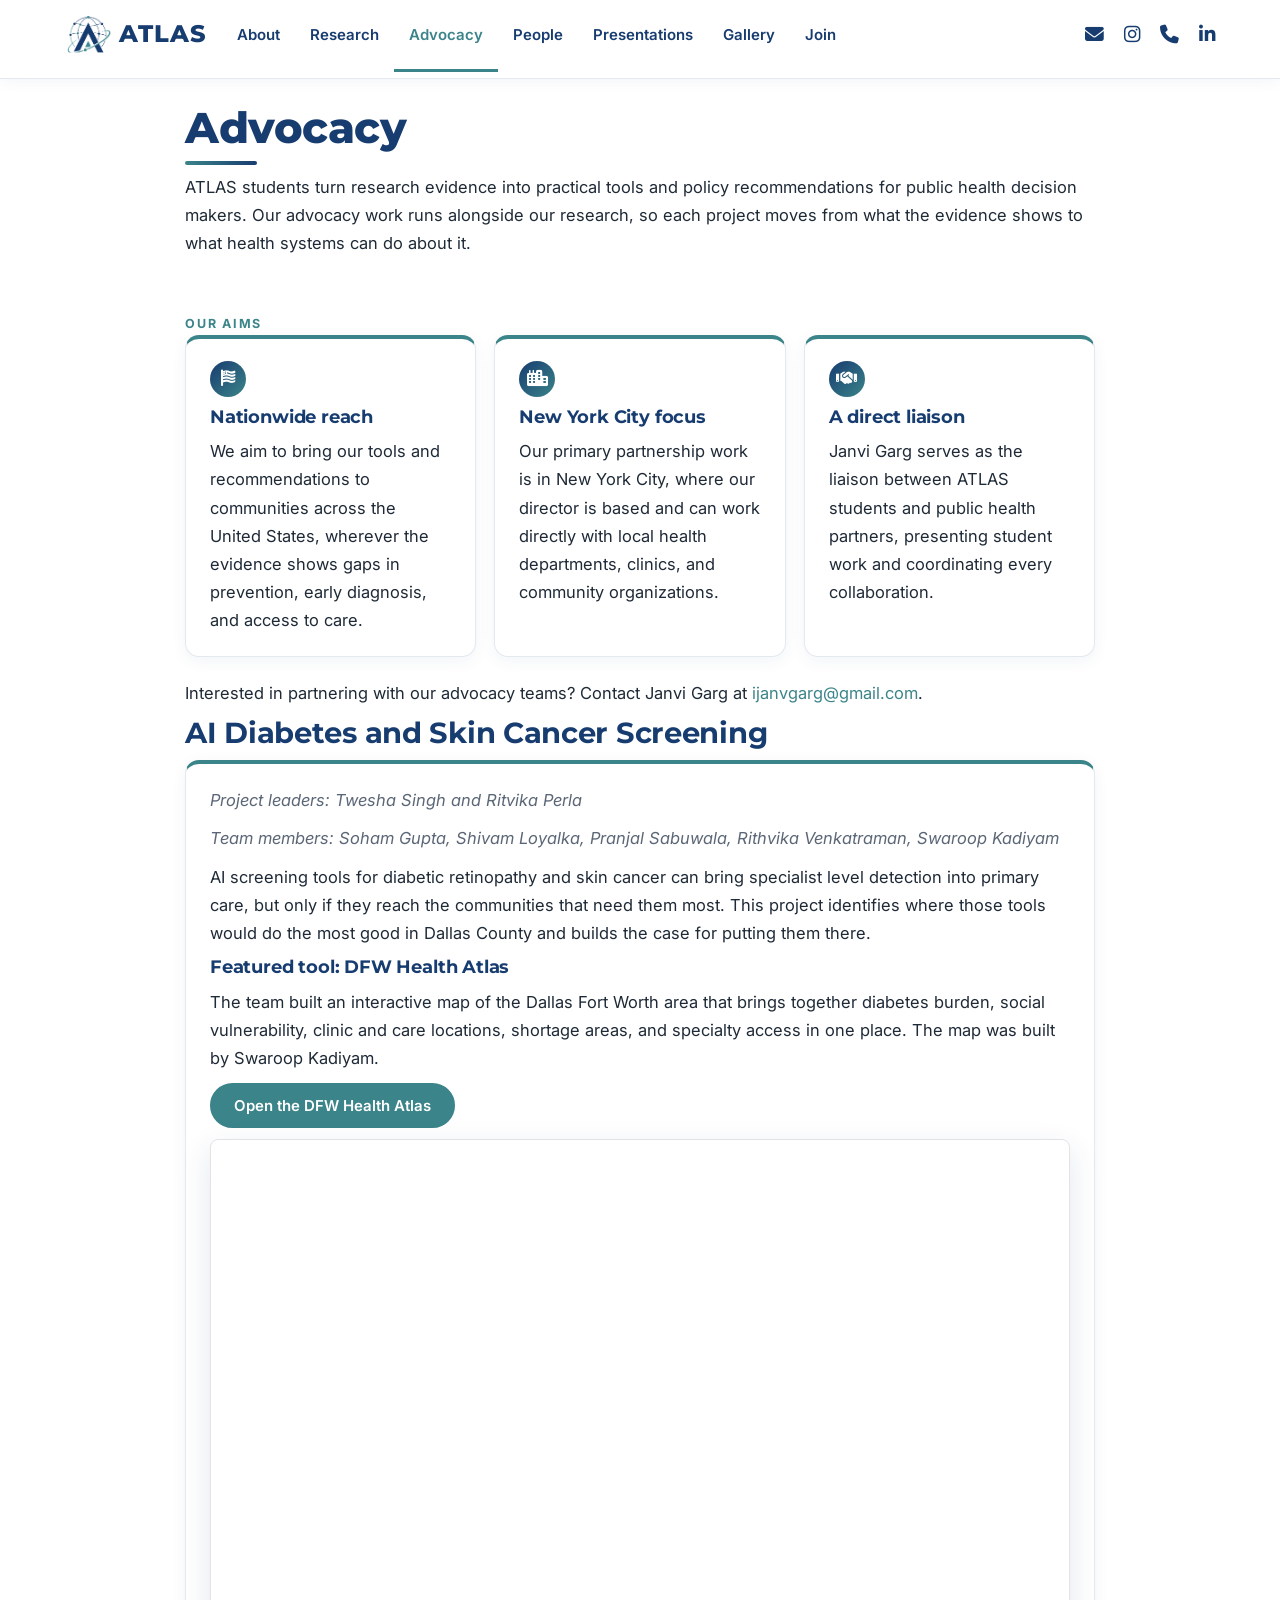
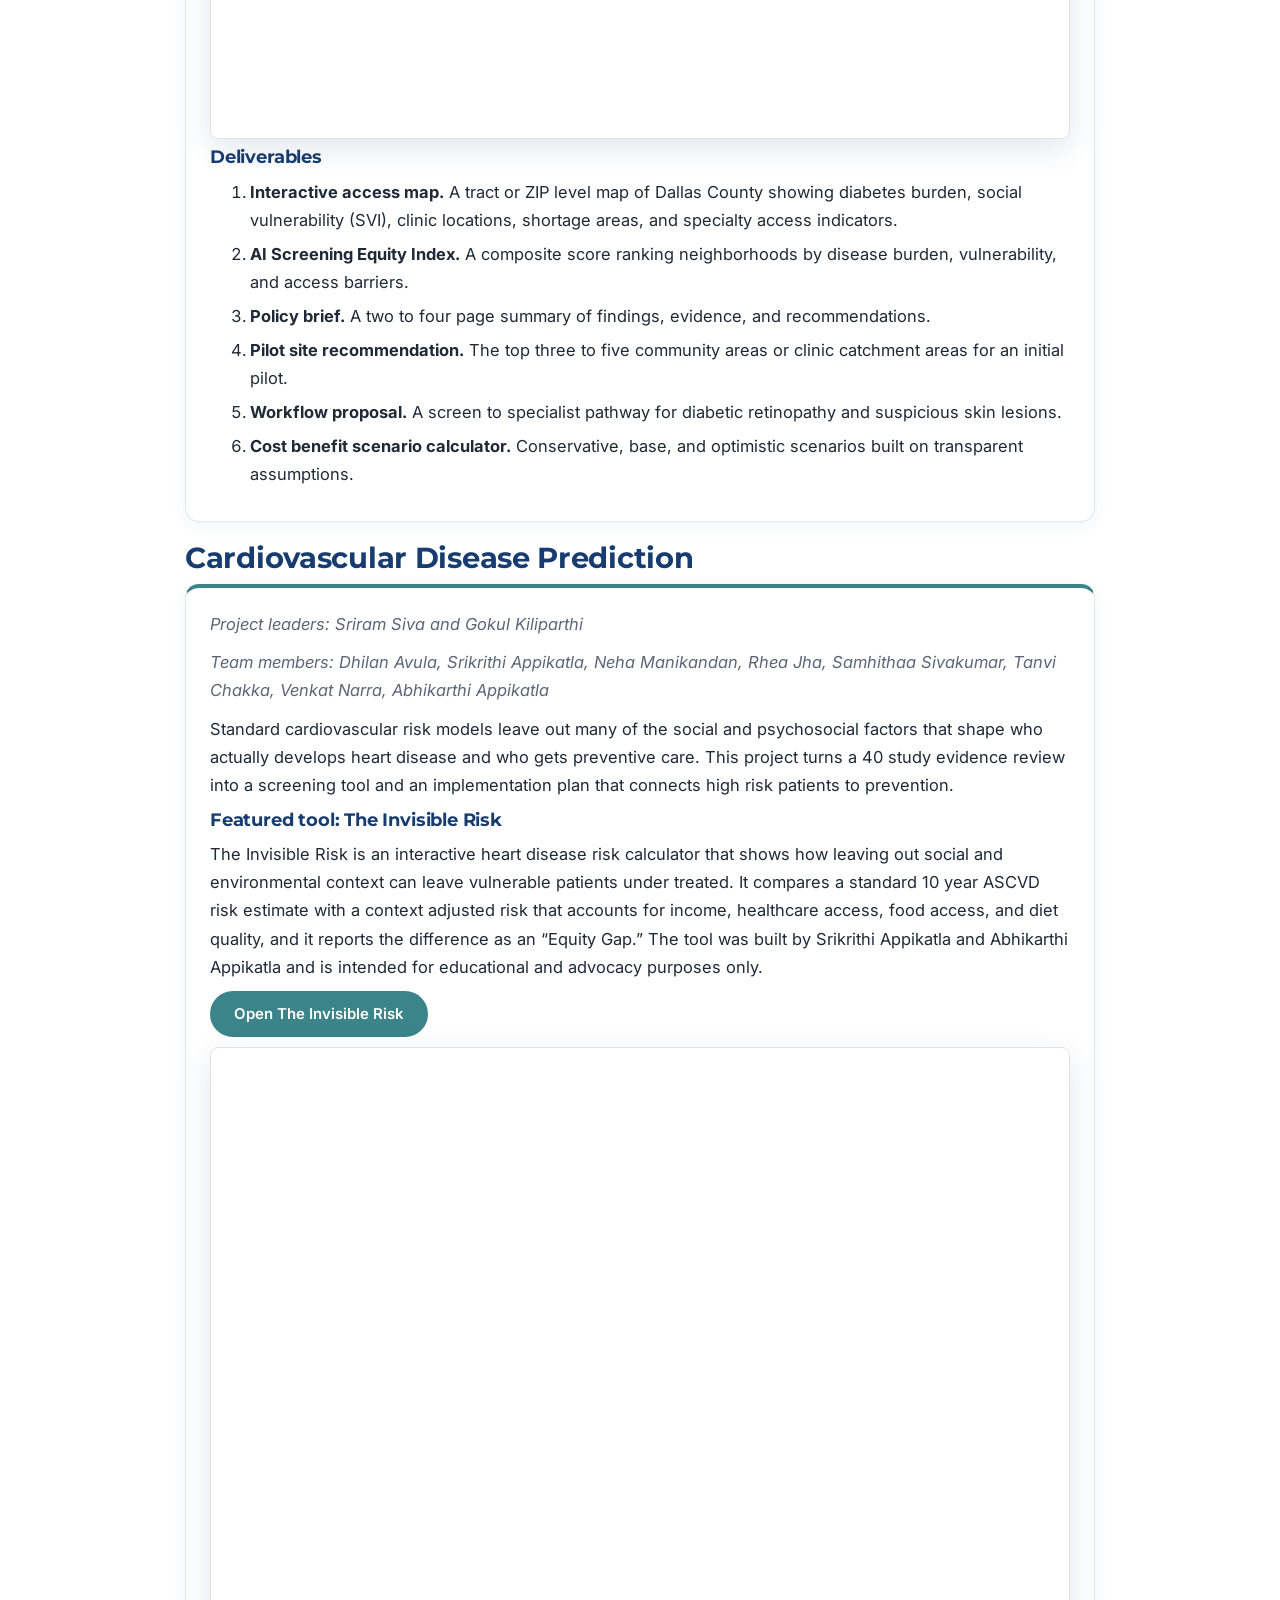
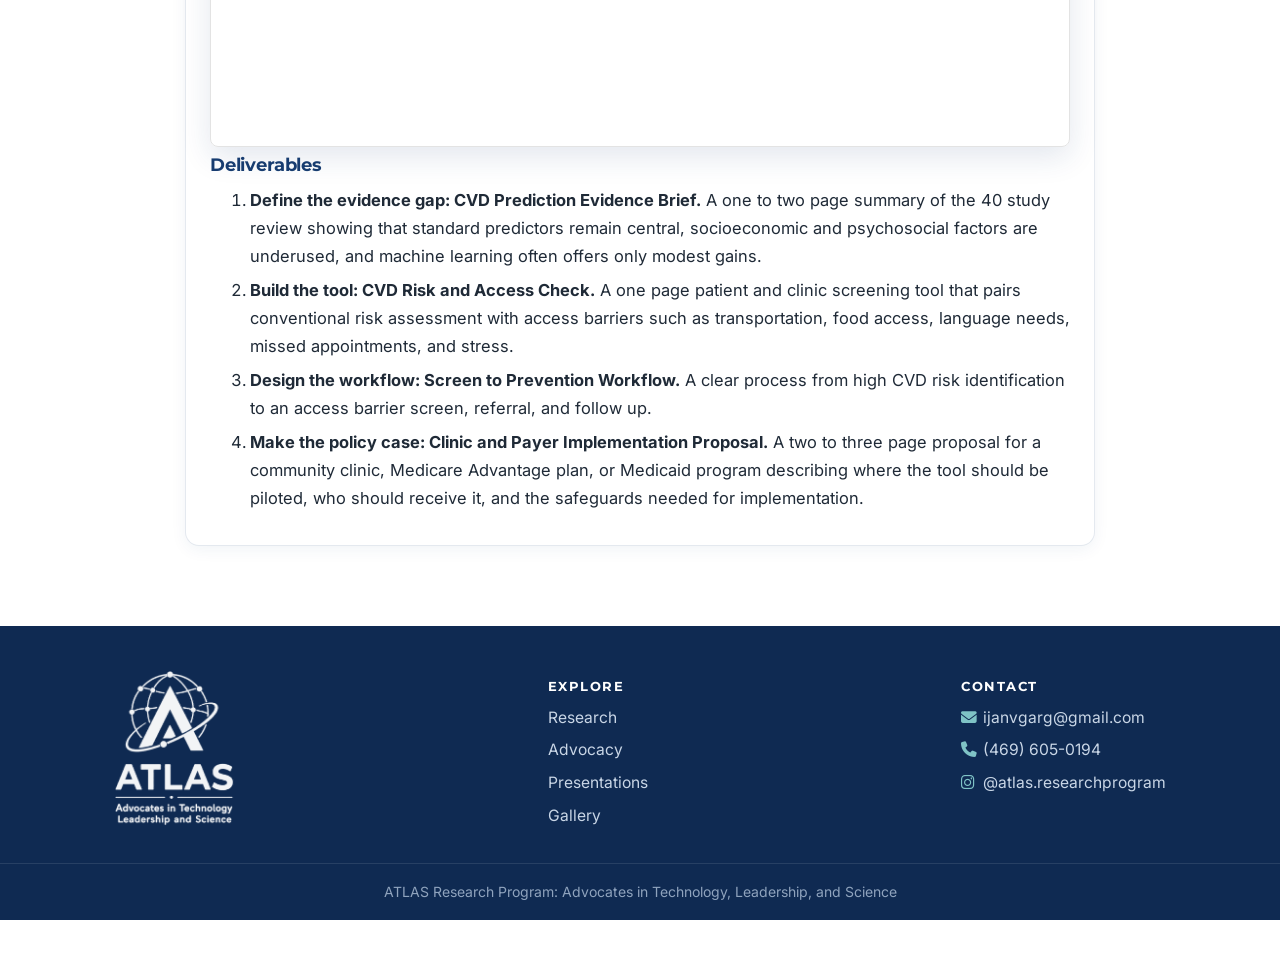
==== commit 620adf96: "added cardio tool" ====
--- a/docs/advocacy.html
+++ b/docs/advocacy.html
@@ -417,6 +417,23 @@
 into a screening tool and an implementation plan that connects high risk
 patients to prevention.</p>
 <h4>
+Featured tool: The Invisible Risk
+</h4>
+<p>The Invisible Risk is an interactive heart disease risk calculator
+that shows how leaving out social and environmental context can leave
+vulnerable patients under treated. It compares a standard 10 year ASCVD
+risk estimate with a context adjusted risk that accounts for income,
+healthcare access, food access, and diet quality, and it reports the
+difference as an “Equity Gap.” The tool was built by Srikrithi Appikatla
+and Abhikarthi Appikatla and is intended for educational and advocacy
+purposes only.</p>
+<p>
+<a class="btn btn-primary" href="https://heartdiseaseequityrisk.onrender.com/" target="_blank">Open
+The Invisible Risk</a>
+</p>
+<iframe src="https://heartdiseaseequityrisk.onrender.com/" width="100%" height="700" style="border:1px solid #e3e3e3; border-radius:8px;" title="The Invisible Risk heart disease equity calculator" loading="lazy">
+</iframe>
+<h4>
 Deliverables
 </h4>
 <ol style="list-style-type: decimal">
